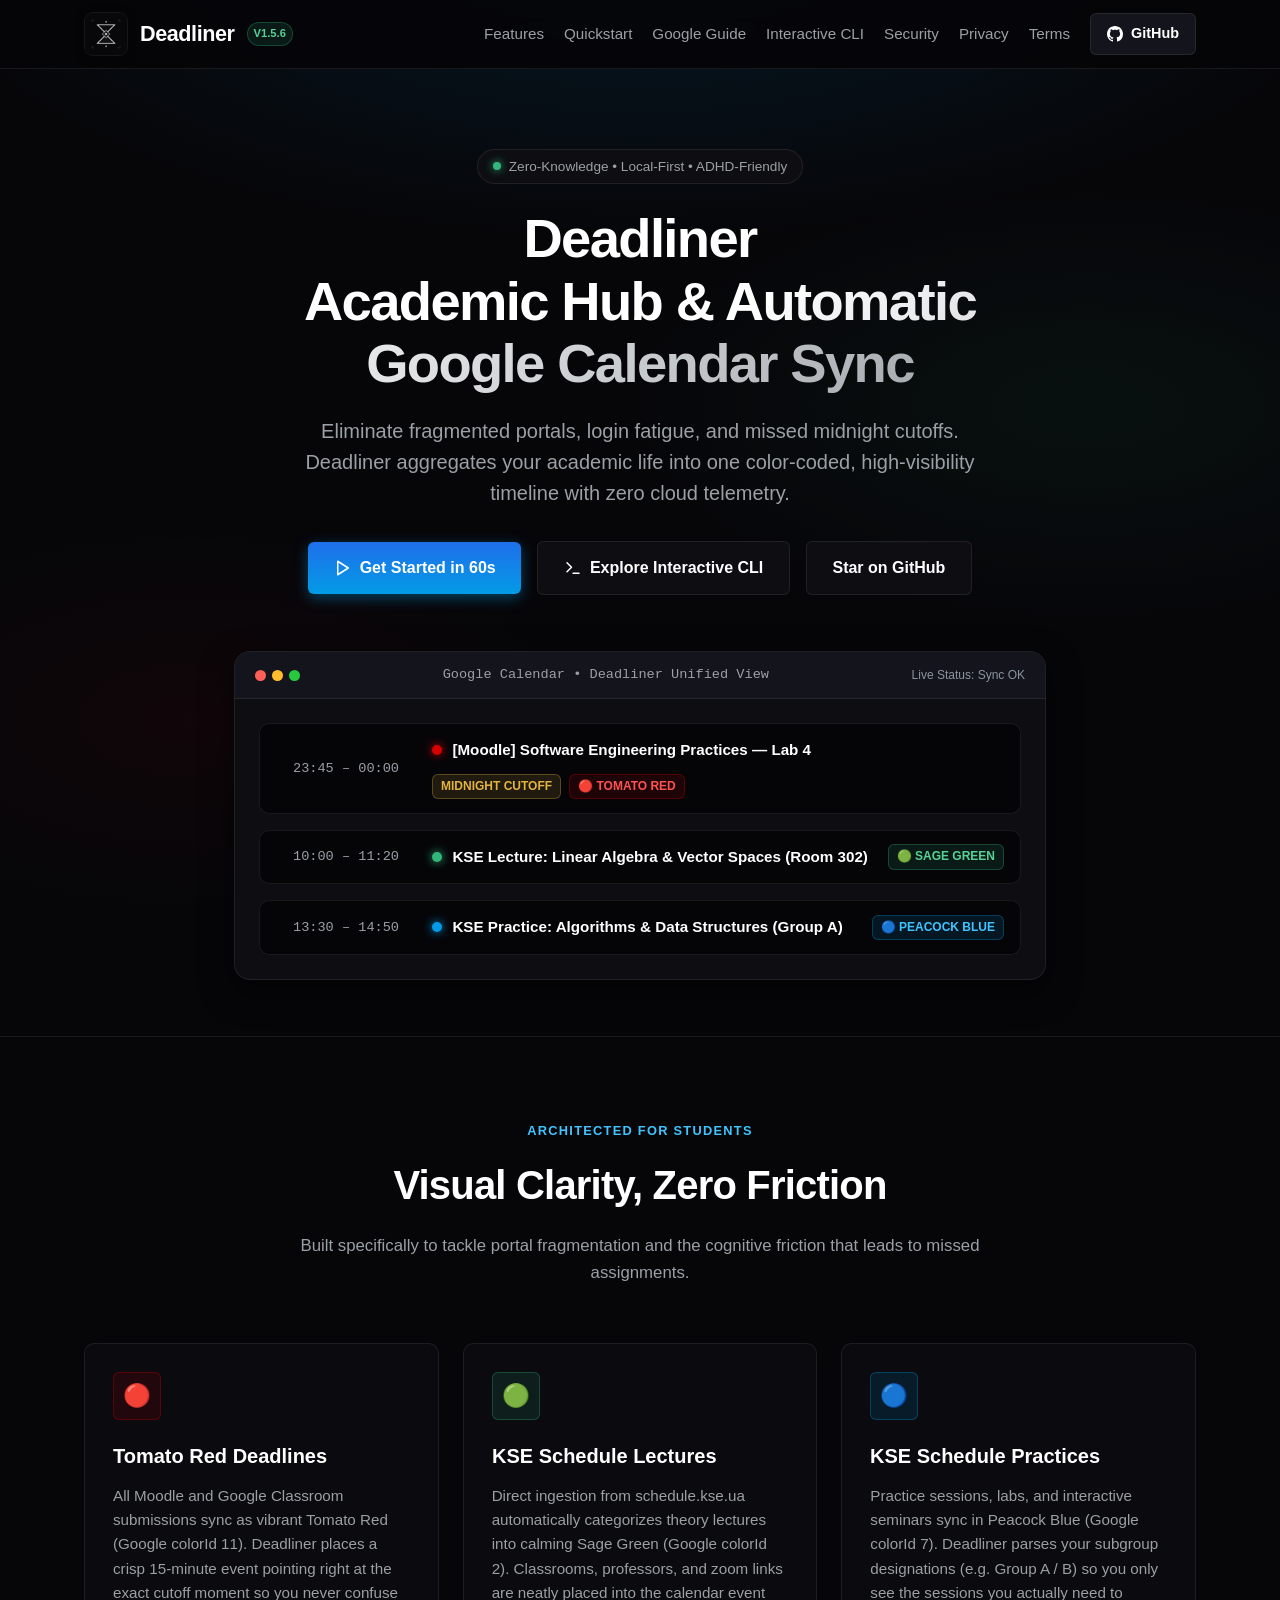
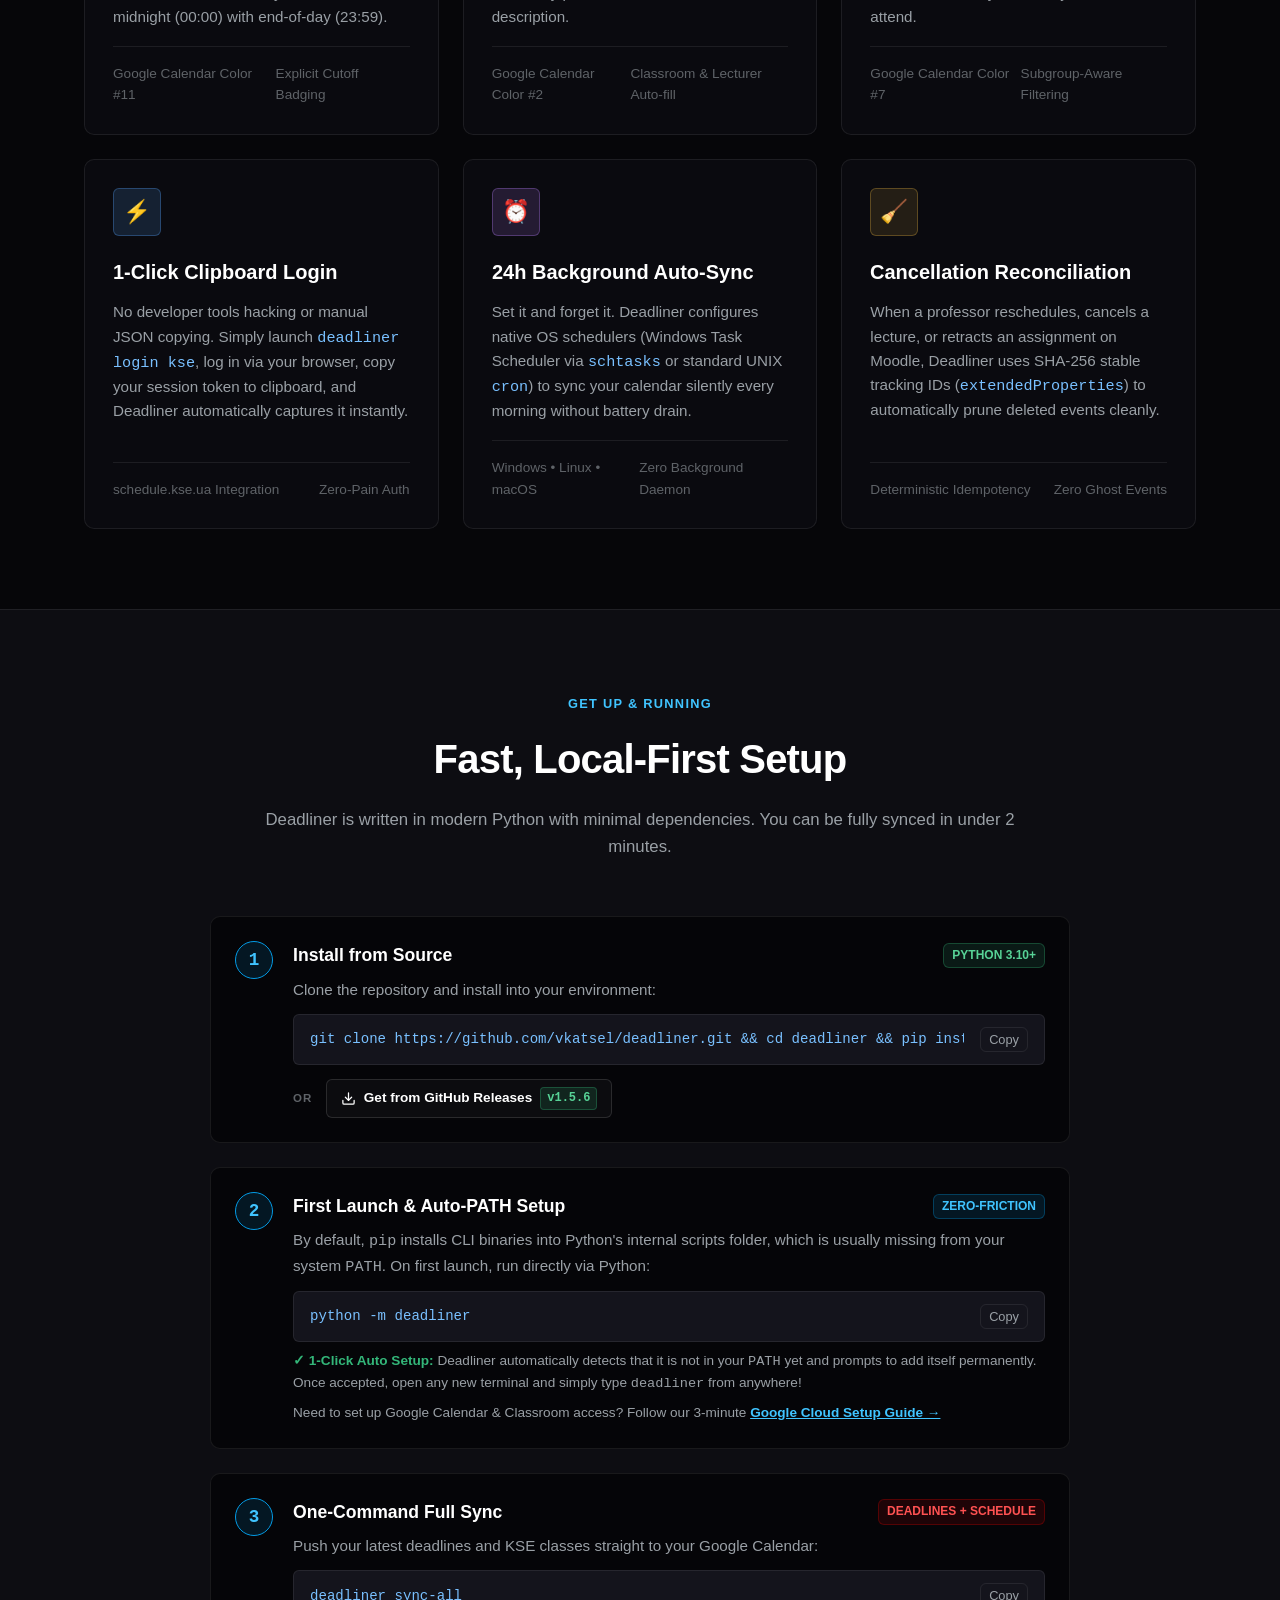
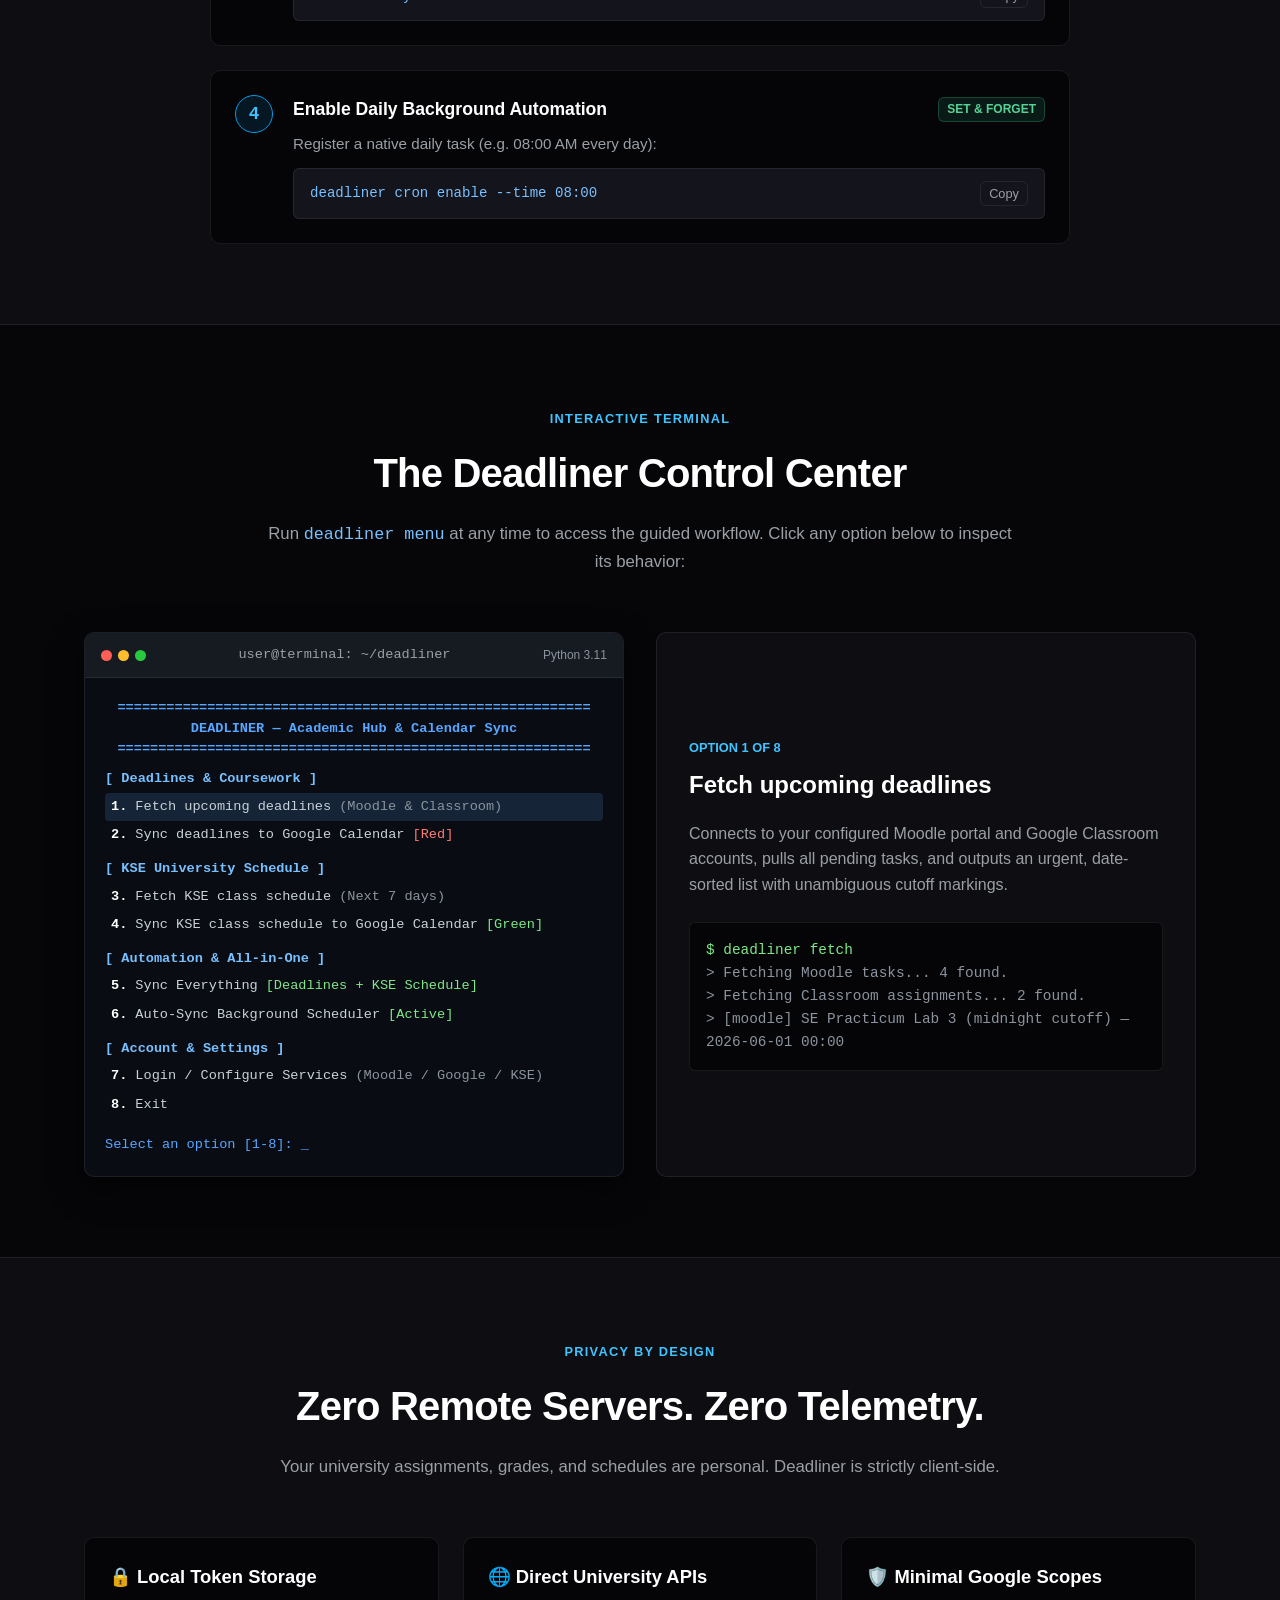
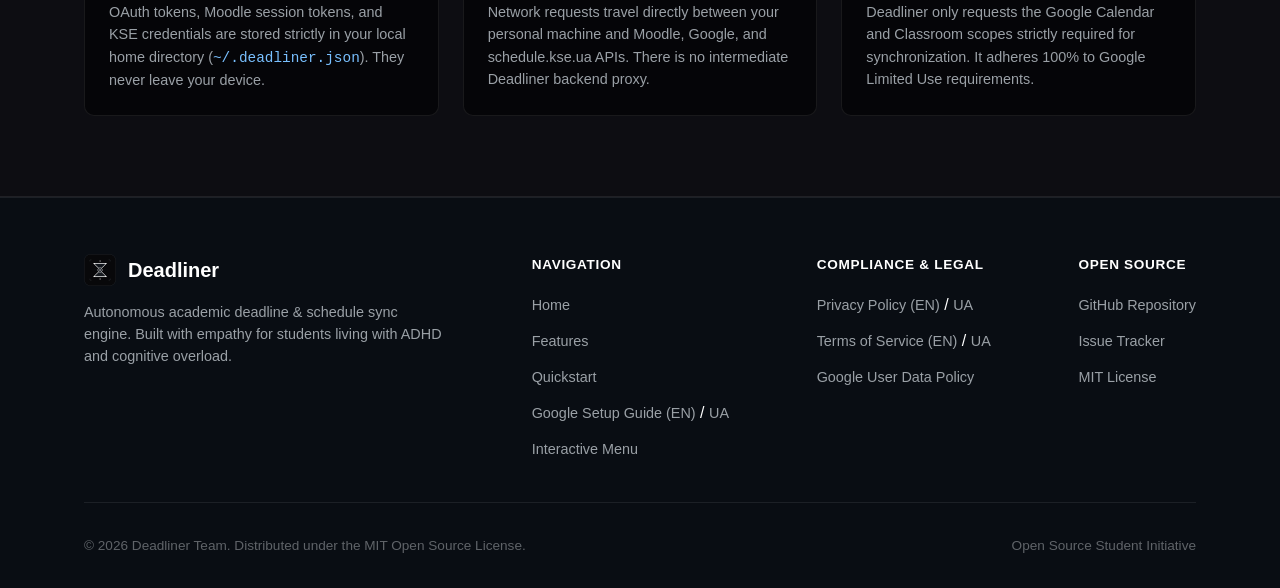
==== docs/index.html @ 0f15d13c "fix(core): resolve KSE token rotation and safeguard deadlines in schedule sync" ====
<!DOCTYPE html>
<html lang="en">
<head>
  <meta charset="UTF-8">
  <meta name="viewport" content="width=device-width, initial-scale=1.0">
  <title>Deadliner — Academic Hub &amp; Calendar Sync</title>
  <meta name="description" content="Never miss a university deadline again. Automatic sync from Moodle &amp; KSE Schedule directly to your Google Calendar.">
  <link rel="icon" type="image/png" href="assets/logo.png">
  <link rel="stylesheet" href="assets/style.css">
  <meta name="google-site-verification" content="aEbnSVAT5-mh2hJIc8EtZsvRGz0whY2GfawaGZKs8vk" />
</head>
<body>
  <!-- Site Header / Navigation -->
  <header class="site-header">
    <div class="container nav-wrap">
      <a href="index.html" class="brand-link" aria-label="Deadliner Home">
        <img src="assets/logo.png" alt="Deadliner Logo" class="brand-logo" width="44" height="44">
        <span class="brand-title">Deadliner</span>
        <span class="brand-badge">v1.5.6</span>
      </a>
      <nav class="main-nav" aria-label="Main Navigation">
        <a href="#features" class="nav-link">Features</a>
        <a href="#quickstart" class="nav-link">Quickstart</a>
        <a href="google_setup_guide.html" class="nav-link">Google Guide</a>
        <a href="#menu-showcase" class="nav-link">Interactive CLI</a>
        <a href="#security" class="nav-link">Security</a>
        <a href="privacy.html" class="nav-link">Privacy</a>
        <a href="terms.html" class="nav-link">Terms</a>
        <a href="https://github.com/vkatsel/deadliner" class="btn-github" target="_blank" rel="noopener noreferrer">
          <svg height="16" width="16" viewBox="0 0 16 16" fill="currentColor" aria-hidden="true">
            <path d="M8 0C3.58 0 0 3.58 0 8c0 3.54 2.29 6.53 5.47 7.59.4.07.55-.17.55-.38 0-.19-.01-.82-.01-1.49-2.01.37-2.53-.49-2.69-.94-.09-.23-.48-.94-.82-1.13-.28-.15-.68-.52-.01-.53.63-.01 1.08.58 1.23.82.72 1.21 1.87.87 2.33.66.07-.52.28-.87.51-1.07-1.78-.2-3.64-.89-3.64-3.95 0-.87.31-1.59.82-2.15-.08-.2-.36-1.02.08-2.12 0 0 .67-.21 2.2.82.64-.18 1.32-.27 2-.27.68 0 1.36.09 2 .27 1.53-1.04 2.2-.82 2.2-.82.44 1.1.16 1.92.08 2.12.51.56.82 1.27.82 2.15 0 3.07-1.87 3.75-3.65 3.95.29.25.54.73.54 1.48 0 1.07-.01 1.93-.01 2.2 0 .21.15.46.55.38A8.013 8.013 0 0016 8c0-4.42-3.58-8-8-8z"></path>
          </svg>
          GitHub
        </a>
      </nav>
    </div>
  </header>

  <!-- Hero Section -->
  <main>
    <section class="hero-section">
      <div class="container hero-content">
        <div class="hero-pill">
          <span class="dot"></span>
          <span>Zero-Knowledge &bull; Local-First &bull; ADHD-Friendly</span>
        </div>

        <h1 class="hero-title">
          Deadliner<br>
          <span class="gradient-text">Academic Hub &amp; Automatic Google Calendar Sync</span>
        </h1>

        <p class="hero-subtitle">
          Eliminate fragmented portals, login fatigue, and missed midnight cutoffs.
          Deadliner aggregates your academic life into one color-coded, high-visibility timeline with zero cloud telemetry.
        </p>

        <div class="hero-actions">
          <a href="#quickstart" class="btn-primary">
            <svg width="18" height="18" viewBox="0 0 24 24" fill="none" stroke="currentColor" stroke-width="2" stroke-linecap="round" stroke-linejoin="round"><polygon points="5 3 19 12 5 21 5 3"></polygon></svg>
            Get Started in 60s
          </a>
          <a href="#menu-showcase" class="btn-secondary">
            <svg width="18" height="18" viewBox="0 0 24 24" fill="none" stroke="currentColor" stroke-width="2" stroke-linecap="round" stroke-linejoin="round"><polyline points="4 17 10 11 4 5"></polyline><line x1="12" y1="19" x2="20" y2="19"></line></svg>
            Explore Interactive CLI
          </a>
          <a href="https://github.com/vkatsel/deadliner" class="btn-secondary" target="_blank" rel="noopener noreferrer">
            Star on GitHub
          </a>
        </div>

        <!-- Live Calendar Visualization Card -->
        <div class="hero-preview" aria-label="Live Calendar Preview">
          <div class="preview-topbar">
            <div class="window-dots">
              <span class="window-dot dot-red"></span>
              <span class="window-dot dot-yellow"></span>
              <span class="window-dot dot-green"></span>
            </div>
            <span class="preview-title">Google Calendar &bull; Deadliner Unified View</span>
            <span style="font-size: 0.75rem; color: #8b949e;">Live Status: Sync OK</span>
          </div>

          <div class="calendar-mockup">
            <!-- Event 1: Red Deadline -->
            <div class="calendar-row">
              <div class="calendar-time">23:45 – 00:00</div>
              <div class="calendar-event">
                <div class="event-details">
                  <span class="event-indicator indicator-tomato" title="Tomato Red Deadline"></span>
                  <span class="event-title">[Moodle] Software Engineering Practices — Lab 4</span>
                </div>
                <div style="display: flex; gap: 0.5rem; align-items: center;">
                  <span class="badge-tag badge-warning">midnight cutoff</span>
                  <span class="badge-tag badge-tomato">🔴 Tomato Red</span>
                </div>
              </div>
            </div>

            <!-- Event 2: Green Lecture -->
            <div class="calendar-row">
              <div class="calendar-time">10:00 – 11:20</div>
              <div class="calendar-event">
                <div class="event-details">
                  <span class="event-indicator indicator-sage" title="Sage Green Lecture"></span>
                  <span class="event-title">KSE Lecture: Linear Algebra &amp; Vector Spaces (Room 302)</span>
                </div>
                <div style="display: flex; gap: 0.5rem; align-items: center;">
                  <span class="badge-tag badge-sage">🟢 Sage Green</span>
                </div>
              </div>
            </div>

            <!-- Event 3: Blue Practice -->
            <div class="calendar-row">
              <div class="calendar-time">13:30 – 14:50</div>
              <div class="calendar-event">
                <div class="event-details">
                  <span class="event-indicator indicator-peacock" title="Peacock Blue Practice"></span>
                  <span class="event-title">KSE Practice: Algorithms &amp; Data Structures (Group A)</span>
                </div>
                <div style="display: flex; gap: 0.5rem; align-items: center;">
                  <span class="badge-tag badge-peacock">🔵 Peacock Blue</span>
                </div>
              </div>
            </div>
          </div>
        </div>
      </div>
    </section>

    <!-- Visual Features Section -->
    <section id="features" class="features-section">
      <div class="container">
        <div class="section-header">
          <span class="section-subtitle-badge">Architected for Students</span>
          <h2 class="section-title">Visual Clarity, Zero Friction</h2>
          <p class="section-description">
            Built specifically to tackle portal fragmentation and the cognitive friction that leads to missed assignments.
          </p>
        </div>

        <div class="features-grid">
          <!-- Feature 1: Tomato Red Deadlines -->
          <article class="feature-card card-tomato">
            <div class="feature-icon-wrap">🔴</div>
            <h3 class="feature-title">Tomato Red Deadlines</h3>
            <p class="feature-desc">
              All Moodle and Google Classroom submissions sync as vibrant Tomato Red (Google colorId 11). Deadliner places a crisp 15-minute event pointing right at the exact cutoff moment so you never confuse midnight (00:00) with end-of-day (23:59).
            </p>
            <div class="feature-meta">
              <span>Google Calendar Color #11</span>
              <span>Explicit Cutoff Badging</span>
            </div>
          </article>

          <!-- Feature 2: Sage Green Lectures -->
          <article class="feature-card card-sage">
            <div class="feature-icon-wrap">🟢</div>
            <h3 class="feature-title">KSE Schedule Lectures</h3>
            <p class="feature-desc">
              Direct ingestion from schedule.kse.ua automatically categorizes theory lectures into calming Sage Green (Google colorId 2). Classrooms, professors, and zoom links are neatly placed into the calendar event description.
            </p>
            <div class="feature-meta">
              <span>Google Calendar Color #2</span>
              <span>Classroom &amp; Lecturer Auto-fill</span>
            </div>
          </article>

          <!-- Feature 3: Peacock Blue Practices -->
          <article class="feature-card card-peacock">
            <div class="feature-icon-wrap">🔵</div>
            <h3 class="feature-title">KSE Schedule Practices</h3>
            <p class="feature-desc">
              Practice sessions, labs, and interactive seminars sync in Peacock Blue (Google colorId 7). Deadliner parses your subgroup designations (e.g. Group A / B) so you only see the sessions you actually need to attend.
            </p>
            <div class="feature-meta">
              <span>Google Calendar Color #7</span>
              <span>Subgroup-Aware Filtering</span>
            </div>
          </article>

          <!-- Feature 4: 1-Click Clipboard Login -->
          <article class="feature-card card-cyan">
            <div class="feature-icon-wrap">⚡</div>
            <h3 class="feature-title">1-Click Clipboard Login</h3>
            <p class="feature-desc">
              No developer tools hacking or manual JSON copying. Simply launch <code style="color: #79c0ff;">deadliner login kse</code>, log in via your browser, copy your session token to clipboard, and Deadliner automatically captures it instantly.
            </p>
            <div class="feature-meta">
              <span>schedule.kse.ua Integration</span>
              <span>Zero-Pain Auth</span>
            </div>
          </article>

          <!-- Feature 5: 24h Background Auto-Sync -->
          <article class="feature-card card-purple">
            <div class="feature-icon-wrap">⏰</div>
            <h3 class="feature-title">24h Background Auto-Sync</h3>
            <p class="feature-desc">
              Set it and forget it. Deadliner configures native OS schedulers (Windows Task Scheduler via <code style="color: #79c0ff;">schtasks</code> or standard UNIX <code style="color: #79c0ff;">cron</code>) to sync your calendar silently every morning without battery drain.
            </p>
            <div class="feature-meta">
              <span>Windows &bull; Linux &bull; macOS</span>
              <span>Zero Background Daemon</span>
            </div>
          </article>

          <!-- Feature 6: Automatic Cancellation Reconciliation -->
          <article class="feature-card card-amber">
            <div class="feature-icon-wrap">🧹</div>
            <h3 class="feature-title">Cancellation Reconciliation</h3>
            <p class="feature-desc">
              When a professor reschedules, cancels a lecture, or retracts an assignment on Moodle, Deadliner uses SHA-256 stable tracking IDs (<code style="color: #79c0ff;">extendedProperties</code>) to automatically prune deleted events cleanly.
            </p>
            <div class="feature-meta">
              <span>Deterministic Idempotency</span>
              <span>Zero Ghost Events</span>
            </div>
          </article>
        </div>
      </div>
    </section>

    <!-- Quickstart / Installation Guide -->
    <section id="quickstart" class="quickstart-section">
      <div class="container">
        <div class="section-header">
          <span class="section-subtitle-badge">Get Up &amp; Running</span>
          <h2 class="section-title">Fast, Local-First Setup</h2>
          <p class="section-description">
            Deadliner is written in modern Python with minimal dependencies. You can be fully synced in under 2 minutes.
          </p>
        </div>

        <div class="steps-list">
          <!-- Step 1 -->
          <div class="step-item">
            <div class="step-num">1</div>
            <div class="step-body">
              <div class="step-header">
                <h3 class="step-title">Install from Source</h3>
                <span class="badge-tag badge-sage">Python 3.10+</span>
              </div>
              <p class="step-desc">Clone the repository and install into your environment:</p>
              <div class="code-box">
                <code>git clone https://github.com/vkatsel/deadliner.git &amp;&amp; cd deadliner &amp;&amp; pip install -e .</code>
                <button class="btn-copy" onclick="copyCode(this, 'git clone https://github.com/vkatsel/deadliner.git && cd deadliner && pip install -e .')">Copy</button>
              </div>
              <div class="install-alt-wrap">
                <span class="or-separator">OR</span>
                <a href="https://github.com/vkatsel/deadliner/releases/latest" class="btn-release" target="_blank" rel="noopener noreferrer">
                  <svg width="15" height="15" viewBox="0 0 24 24" fill="none" stroke="currentColor" stroke-width="2" stroke-linecap="round" stroke-linejoin="round"><path d="M21 15v4a2 2 0 0 1-2 2H5a2 2 0 0 1-2-2v-4"></path><polyline points="7 10 12 15 17 10"></polyline><line x1="12" y1="15" x2="12" y2="3"></line></svg>
                  <span>Get from GitHub Releases</span>
                  <span class="release-tag-badge">v1.5.6</span>
                </a>
              </div>
            </div>
          </div>

          <!-- Step 2 -->
          <div class="step-item">
            <div class="step-num">2</div>
            <div class="step-body">
              <div class="step-header">
                <h3 class="step-title">First Launch &amp; Auto-PATH Setup</h3>
                <span class="badge-tag badge-peacock">Zero-Friction</span>
              </div>
              <p class="step-desc">
                By default, <code>pip</code> installs CLI binaries into Python's internal scripts folder, which is usually missing from your system <code>PATH</code>. On first launch, run directly via Python:
              </p>
              <div class="code-box">
                <code>python -m deadliner</code>
                <button class="btn-copy" onclick="copyCode(this, 'python -m deadliner')">Copy</button>
              </div>
              <p style="margin-top: 0.6rem; font-size: 0.85rem; color: var(--text-secondary); line-height: 1.5;">
                <span style="color: #33b679; font-weight: 600;">✓ 1-Click Auto Setup:</span> Deadliner automatically detects that it is not in your <code>PATH</code> yet and prompts to add itself permanently. Once accepted, open any new terminal and simply type <code>deadliner</code> from anywhere!
              </p>
              <p style="margin-top: 0.5rem; font-size: 0.85rem; color: var(--text-secondary);">
                Need to set up Google Calendar &amp; Classroom access? Follow our 3-minute 
                <a href="google_setup_guide.html" style="color: var(--color-peacock-light); text-decoration: underline; font-weight: 600;">Google Cloud Setup Guide &rarr;</a>
              </p>
            </div>
          </div>

          <!-- Step 3 -->
          <div class="step-item">
            <div class="step-num">3</div>
            <div class="step-body">
              <div class="step-header">
                <h3 class="step-title">One-Command Full Sync</h3>
                <span class="badge-tag badge-tomato">Deadlines + Schedule</span>
              </div>
              <p class="step-desc">Push your latest deadlines and KSE classes straight to your Google Calendar:</p>
              <div class="code-box">
                <code>deadliner sync-all</code>
                <button class="btn-copy" onclick="copyCode(this, 'deadliner sync-all')">Copy</button>
              </div>
            </div>
          </div>

          <!-- Step 4 -->
          <div class="step-item">
            <div class="step-num">4</div>
            <div class="step-body">
              <div class="step-header">
                <h3 class="step-title">Enable Daily Background Automation</h3>
                <span class="badge-tag badge-sage">Set &amp; Forget</span>
              </div>
              <p class="step-desc">Register a native daily task (e.g. 08:00 AM every day):</p>
              <div class="code-box">
                <code>deadliner cron enable --time 08:00</code>
                <button class="btn-copy" onclick="copyCode(this, 'deadliner cron enable --time 08:00')">Copy</button>
              </div>
            </div>
          </div>
        </div>
      </div>
    </section>

    <!-- Interactive Menu Showcase -->
    <section id="menu-showcase" class="menu-section">
      <div class="container">
        <div class="section-header">
          <span class="section-subtitle-badge">Interactive Terminal</span>
          <h2 class="section-title">The Deadliner Control Center</h2>
          <p class="section-description">
            Run <code style="color: #79c0ff;">deadliner menu</code> at any time to access the guided workflow. Click any option below to inspect its behavior:
          </p>
        </div>

        <div class="menu-layout">
          <!-- Terminal View -->
          <div class="terminal-window">
            <div class="terminal-header">
              <div class="window-dots">
                <span class="window-dot dot-red"></span>
                <span class="window-dot dot-yellow"></span>
                <span class="window-dot dot-green"></span>
              </div>
              <span class="preview-title">user@terminal: ~/deadliner</span>
              <span style="font-size: 0.75rem; color: #8b949e;">Python 3.11</span>
            </div>

            <div class="terminal-body" id="terminal-options">
              <div class="terminal-title-bar">==========================================================<br>DEADLINER — Academic Hub &amp; Calendar Sync<br>==========================================================</div>

              <div class="term-section-header">[ Deadlines &amp; Coursework ]</div>
              <div class="term-opt active" data-opt="1" onclick="selectOption('1')">
                <span class="num">1.</span>
                <span class="text">Fetch upcoming deadlines</span>
                <span class="badge-dim">(Moodle &amp; Classroom)</span>
              </div>
              <div class="term-opt" data-opt="2" onclick="selectOption('2')">
                <span class="num">2.</span>
                <span class="text">Sync deadlines to Google Calendar</span>
                <span class="badge-red">[Red]</span>
              </div>

              <div class="term-section-header">[ KSE University Schedule ]</div>
              <div class="term-opt" data-opt="3" onclick="selectOption('3')">
                <span class="num">3.</span>
                <span class="text">Fetch KSE class schedule</span>
                <span class="badge-dim">(Next 7 days)</span>
              </div>
              <div class="term-opt" data-opt="4" onclick="selectOption('4')">
                <span class="num">4.</span>
                <span class="text">Sync KSE class schedule to Google Calendar</span>
                <span class="badge-green">[Green]</span>
              </div>

              <div class="term-section-header">[ Automation &amp; All-in-One ]</div>
              <div class="term-opt" data-opt="5" onclick="selectOption('5')">
                <span class="num">5.</span>
                <span class="text">Sync Everything</span>
                <span class="badge-green">[Deadlines + KSE Schedule]</span>
              </div>
              <div class="term-opt" data-opt="6" onclick="selectOption('6')">
                <span class="num">6.</span>
                <span class="text">Auto-Sync Background Scheduler</span>
                <span class="badge-green">[Active]</span>
              </div>

              <div class="term-section-header">[ Account &amp; Settings ]</div>
              <div class="term-opt" data-opt="7" onclick="selectOption('7')">
                <span class="num">7.</span>
                <span class="text">Login / Configure Services</span>
                <span class="badge-dim">(Moodle / Google / KSE)</span>
              </div>
              <div class="term-opt" data-opt="8" onclick="selectOption('8')">
                <span class="num">8.</span>
                <span class="text">Exit</span>
              </div>

              <div style="margin-top: 1rem; color: #58a6ff;">Select an option [1-8]: <span id="term-input-cursor">_</span></div>
            </div>
          </div>

          <!-- Inspector View -->
          <div class="menu-inspector">
            <span class="inspector-tag" id="inspector-badge">OPTION 1 OF 8</span>
            <h3 class="inspector-title" id="inspector-title">Fetch upcoming deadlines</h3>
            <p class="inspector-desc" id="inspector-desc">
              Connects to your configured Moodle portal and Google Classroom accounts, pulls all pending tasks, and outputs an urgent, date-sorted list with unambiguous cutoff markings.
            </p>
            <div class="inspector-cmd-preview" id="inspector-cmd">
              $ deadliner fetch<br>
              <span style="color: #8b949e;">&gt; Fetching Moodle tasks... 4 found.<br>&gt; Fetching Classroom assignments... 2 found.<br>&gt; [moodle] SE Practicum Lab 3 (midnight cutoff) — 2026-06-01 00:00</span>
            </div>
          </div>
        </div>
      </div>
    </section>

    <!-- Local-First & Zero-Knowledge Architecture -->
    <section id="security" class="security-section">
      <div class="container">
        <div class="section-header">
          <span class="section-subtitle-badge">Privacy By Design</span>
          <h2 class="section-title">Zero Remote Servers. Zero Telemetry.</h2>
          <p class="section-description">
            Your university assignments, grades, and schedules are personal. Deadliner is strictly client-side.
          </p>
        </div>

        <div class="security-grid">
          <div class="security-card">
            <h3>🔒 Local Token Storage</h3>
            <p>
              OAuth tokens, Moodle session tokens, and KSE credentials are stored strictly in your local home directory (<code style="color: #79c0ff;">~/.deadliner.json</code>). They never leave your device.
            </p>
          </div>

          <div class="security-card">
            <h3>🌐 Direct University APIs</h3>
            <p>
              Network requests travel directly between your personal machine and Moodle, Google, and schedule.kse.ua APIs. There is no intermediate Deadliner backend proxy.
            </p>
          </div>

          <div class="security-card">
            <h3>🛡️ Minimal Google Scopes</h3>
            <p>
              Deadliner only requests the Google Calendar and Classroom scopes strictly required for synchronization. It adheres 100% to Google Limited Use requirements.
            </p>
          </div>
        </div>
      </div>
    </section>
  </main>

  <!-- Site Footer -->
  <footer class="site-footer">
    <div class="container">
      <div class="footer-top">
        <div class="footer-brand">
          <div class="footer-logo-row">
            <img src="assets/logo.png" alt="Deadliner Logo" width="32" height="32" style="border-radius: 4px;">
            <span class="footer-brand-title">Deadliner</span>
          </div>
          <p class="footer-tagline">
            Autonomous academic deadline &amp; schedule sync engine. Built with empathy for students living with ADHD and cognitive overload.
          </p>
        </div>

        <div class="footer-nav-col">
          <h4>Navigation</h4>
          <ul>
            <li><a href="index.html">Home</a></li>
            <li><a href="#features">Features</a></li>
            <li><a href="#quickstart">Quickstart</a></li>
            <li><a href="google_setup_guide.html">Google Setup Guide (EN)</a> / <a href="uk/google_setup_guide.html">UA</a></li>
            <li><a href="#menu-showcase">Interactive Menu</a></li>
          </ul>
        </div>

        <div class="footer-nav-col">
          <h4>Compliance &amp; Legal</h4>
          <ul>
            <li><a href="privacy.html">Privacy Policy (EN)</a> / <a href="uk/privacy.html">UA</a></li>
            <li><a href="terms.html">Terms of Service (EN)</a> / <a href="uk/terms.html">UA</a></li>
            <li><a href="https://developers.google.com/terms/api-services-user-data-policy" target="_blank" rel="noopener noreferrer">Google User Data Policy</a></li>
          </ul>
        </div>

        <div class="footer-nav-col">
          <h4>Open Source</h4>
          <ul>
            <li><a href="https://github.com/vkatsel/deadliner" target="_blank" rel="noopener noreferrer">GitHub Repository</a></li>
            <li><a href="https://github.com/vkatsel/deadliner/issues" target="_blank" rel="noopener noreferrer">Issue Tracker</a></li>
            <li><a href="https://github.com/vkatsel/deadliner/blob/main/LICENSE" target="_blank" rel="noopener noreferrer">MIT License</a></li>
          </ul>
        </div>
      </div>

      <div class="footer-bottom">
        <div>&copy; 2026 Deadliner Team. Distributed under the MIT Open Source License.</div>
        <div>Open Source Student Initiative</div>
      </div>
    </div>
  </footer>

  <!-- Interactive Menu Script & Copy Utilities -->
  <script>
    const optionData = {
      "1": {
        badge: "OPTION 1 OF 8",
        title: "Fetch upcoming deadlines",
        desc: "Connects to your configured Moodle portal and Google Classroom accounts, pulls all pending tasks, and outputs an urgent, date-sorted list with unambiguous cutoff markings.",
        cmd: "$ deadliner fetch\n> [moodle] SE Practicum Lab 3 (midnight cutoff) — 2026-06-01 00:00\n> [classroom] Microeconomics Quiz 2 — 2026-06-02 18:00\n6 deadlines found."
      },
      "2": {
        badge: "OPTION 2 OF 8",
        title: "Sync deadlines to Google Calendar",
        desc: "Pushes your aggregated Moodle & Google Classroom deadlines directly into Google Calendar as impossible-to-miss Tomato Red (#d50000) events anchored 15 minutes before the due date.",
        cmd: "$ deadliner sync\n> Synchronizing deadlines to Google Calendar...\n> Created 3 new events [Tomato Red]\n> Updated 1 existing event\n> 0 errors. Sync complete."
      },
      "3": {
        badge: "OPTION 3 OF 8",
        title: "Fetch KSE class schedule",
        desc: "Pulls your upcoming class schedule directly from schedule.kse.ua for the next 7 days, showing discipline, professor, room, and subgroup allocation.",
        cmd: "$ deadliner schedule fetch --days 7\n> 2026-06-01 | 10:00-11:20 | Linear Algebra (Lecture) | Room 302\n> 2026-06-01 | 13:30-14:50 | Algorithms (Practice Group A) | Room 204"
      },
      "4": {
        badge: "OPTION 4 OF 8",
        title: "Sync KSE class schedule to Google Calendar",
        desc: "Pushes your university schedule into Google Calendar with visual distinction: Lectures in Sage Green (#33b679) and Practices in Peacock Blue (#039be5).",
        cmd: "$ deadliner schedule sync --days 7\n> Syncing KSE schedule (7 days)...\n> Synced 12 classes (8 Lectures [Green], 4 Practices [Blue]).\n> Reconciled canceled classes."
      },
      "5": {
        badge: "OPTION 5 OF 8",
        title: "Sync Everything (All-in-One)",
        desc: "The ultimate one-step command: fetches and updates all deadlines from Moodle & Classroom in Red, plus all KSE lectures in Green and practices in Blue, reconciling cancellations.",
        cmd: "$ deadliner sync-all\n> [1/2] Syncing deadlines... 5 events updated.\n> [2/2] Syncing schedule... 14 events updated.\n> All systems synchronized cleanly."
      },
      "6": {
        badge: "OPTION 6 OF 8",
        title: "Auto-Sync Background Scheduler",
        desc: "Configures or monitors 24h background synchronization using native OS task managers (Windows Task Scheduler or UNIX cron) at your preferred daily time (default 08:00).",
        cmd: "$ deadliner cron status\n> Daily Auto-Sync: ENABLED\n> Scheduled Time: 08:00 daily\n> Next Run: Tomorrow at 08:00 AM\n> Log: ~/.deadliner/sync.log"
      },
      "7": {
        badge: "OPTION 7 OF 8",
        title: "Login / Configure Services",
        desc: "Manage authentication tokens with one-click clipboard capture for schedule.kse.ua, browser OAuth flow for Google Calendar and Classroom, and Moodle credentials.",
        cmd: "$ deadliner login kse\n> Browser opened to schedule.kse.ua\n> Waiting for session token from clipboard...\n> Token detected! Credentials saved to ~/.deadliner.json."
      },
      "8": {
        badge: "OPTION 8 OF 8",
        title: "Exit",
        desc: "Closes the interactive CLI menu safely, preserving all active background schedules and cached configurations.",
        cmd: "$ deadliner menu\n> Selection: 8\n> Goodbye!"
      }
    };

    function selectOption(optNum) {
      document.querySelectorAll('.term-opt').forEach(el => el.classList.remove('active'));
      const activeEl = document.querySelector(`.term-opt[data-opt="${optNum}"]`);
      if (activeEl) activeEl.classList.add('active');

      const data = optionData[optNum];
      if (data) {
        document.getElementById('inspector-badge').textContent = data.badge;
        document.getElementById('inspector-title').textContent = data.title;
        document.getElementById('inspector-desc').textContent = data.desc;
        document.getElementById('inspector-cmd').innerHTML = data.cmd.replace(/\n/g, '<br>');
        document.getElementById('term-input-cursor').textContent = optNum;
      }
    }

    function copyCode(btn, text) {
      navigator.clipboard.writeText(text).then(() => {
        const orig = btn.textContent;
        btn.textContent = 'Copied!';
        btn.style.color = '#7ee787';
        setTimeout(() => {
          btn.textContent = orig;
          btn.style.color = '';
        }, 2000);
      });
    }
  </script>
</body>
</html>
---- docs/assets/style.css ----
:root {
  --bg-primary: #050508;
  --bg-secondary: #0d0d12;
  --bg-tertiary: #14141c;
  --border-color: rgba(255, 255, 255, 0.08);
  --border-focus: rgba(255, 255, 255, 0.35);
  --text-primary: #ffffff;
  --text-secondary: #9aa0a6;
  --text-muted: #5f6368;

  --color-tomato: #d50000;
  --color-tomato-light: #ff5252;
  --color-tomato-bg: rgba(213, 0, 0, 0.12);

  --color-sage: #33b679;
  --color-sage-light: #57d296;
  --color-sage-bg: rgba(51, 182, 121, 0.12);

  --color-peacock: #039be5;
  --color-peacock-light: #40c4ff;
  --color-peacock-bg: rgba(3, 155, 229, 0.12);

  --color-warning: #e3b341;
  --color-warning-bg: rgba(227, 179, 65, 0.12);

  --radius-sm: 6px;
  --radius-md: 10px;
  --radius-lg: 16px;
  --transition: all 0.2s cubic-bezier(0.16, 1, 0.3, 1);
  --shadow: 0 12px 32px rgba(0, 0, 0, 0.6);
  --font-sans: -apple-system, BlinkMacSystemFont, "Segoe UI", "Noto Sans", Roboto, Helvetica, Arial, sans-serif;
  --font-mono: ui-monospace, SFMono-Regular, "SF Mono", Menlo, Consolas, "Liberation Mono", monospace;
}

*, *::before, *::after {
  box-sizing: border-box;
  margin: 0;
  padding: 0;
}

html {
  scroll-behavior: smooth;
  color-scheme: dark;
}

body {
  background-color: #060609;
  background-image: 
    radial-gradient(ellipse 80% 45% at 50% -5%, rgba(3, 155, 229, 0.12), transparent 70%),
    radial-gradient(ellipse 60% 40% at 85% 45%, rgba(51, 182, 121, 0.06), transparent 60%),
    radial-gradient(ellipse 50% 35% at 15% 80%, rgba(213, 0, 0, 0.05), transparent 60%);
  background-attachment: fixed;
  color: var(--text-primary);
  font-family: var(--font-sans);
  line-height: 1.6;
  -webkit-font-smoothing: antialiased;
  -moz-osx-font-smoothing: grayscale;
  min-height: 100vh;
  display: flex;
  flex-direction: column;
}

a {
  color: var(--color-peacock-light);
  text-decoration: none;
  transition: var(--transition);
}

a:hover {
  text-decoration: underline;
  color: #80d8ff;
}

code, pre {
  font-family: var(--font-mono);
}

.container {
  max-width: 1160px;
  margin: 0 auto;
  padding: 0 1.5rem;
  width: 100%;
}

header.site-header {
  position: sticky;
  top: 0;
  z-index: 100;
  background-color: rgba(6, 6, 9, 0.95);
  backdrop-filter: blur(12px);
  border-bottom: 1px solid var(--border-color);
}

.nav-wrap {
  display: flex;
  align-items: center;
  justify-content: space-between;
  min-height: 68px;
  gap: 1rem;
}

.brand-link {
  display: flex;
  align-items: center;
  gap: 0.75rem;
  text-decoration: none;
  color: var(--text-primary);
  flex-shrink: 0;
}

.brand-logo {
  width: 44px;
  height: 44px;
  border-radius: var(--radius-sm);
  object-fit: contain;
  box-shadow: 0 2px 8px rgba(0, 0, 0, 0.3);
}

.brand-title {
  font-size: 1.35rem;
  font-weight: 700;
  letter-spacing: -0.02em;
}

.brand-badge {
  font-size: 0.7rem;
  font-weight: 600;
  text-transform: uppercase;
  background: var(--color-sage-bg);
  color: var(--color-sage-light);
  border: 1px solid rgba(51, 182, 121, 0.3);
  padding: 2px 6px;
  border-radius: 999px;
}

nav.main-nav {
  display: flex;
  align-items: center;
  gap: 1.25rem;
}

.nav-link {
  color: var(--text-secondary);
  font-weight: 500;
  font-size: 0.95rem;
}

.nav-link:hover {
  color: var(--text-primary);
  text-decoration: none;
}

.btn-github {
  display: inline-flex;
  align-items: center;
  gap: 0.5rem;
  background-color: var(--bg-tertiary);
  border: 1px solid var(--border-color);
  color: var(--text-primary);
  padding: 0.5rem 1rem;
  border-radius: var(--radius-sm);
  font-size: 0.9rem;
  font-weight: 600;
  transition: var(--transition);
}

.btn-github:hover {
  background-color: #30363d;
  border-color: #8b949e;
  text-decoration: none;
}

/* Hero Section */
section.hero-section {
  padding: 5rem 0 3.5rem;
  position: relative;
  overflow: hidden;
}

.hero-content {
  text-align: center;
  max-width: 860px;
  margin: 0 auto;
}

.hero-pill {
  display: inline-flex;
  align-items: center;
  gap: 0.5rem;
  padding: 0.35rem 0.9rem;
  border-radius: 999px;
  background: var(--bg-secondary);
  border: 1px solid var(--border-color);
  font-size: 0.85rem;
  color: var(--text-secondary);
  margin-bottom: 1.5rem;
}

.hero-pill .dot {
  width: 8px;
  height: 8px;
  border-radius: 50%;
  background-color: var(--color-sage);
  box-shadow: 0 0 8px var(--color-sage);
}

.hero-title {
  font-size: clamp(2.2rem, 5vw, 3.4rem);
  font-weight: 800;
  line-height: 1.15;
  letter-spacing: -0.03em;
  margin-bottom: 1.25rem;
}

.hero-title .gradient-text {
  background: linear-gradient(135deg, #ffffff 15%, #9aa0a6 45%, #ffffff 75%, #039be5 95%);
  background-size: 250% auto;
  -webkit-background-clip: text;
  -webkit-text-fill-color: transparent;
  animation: textShimmer 9s cubic-bezier(0.16, 1, 0.3, 1) infinite alternate;
}

@keyframes textShimmer {
  0% { background-position: 0% 50%; }
  100% { background-position: 100% 50%; }
}

.hero-subtitle {
  font-size: clamp(1.05rem, 2.5vw, 1.25rem);
  color: var(--text-secondary);
  max-width: 720px;
  margin: 0 auto 2rem;
  line-height: 1.55;
}

.hero-actions {
  display: flex;
  gap: 1rem;
  justify-content: center;
  align-items: center;
  flex-wrap: wrap;
  margin-bottom: 3.5rem;
}

.btn-primary {
  display: inline-flex;
  align-items: center;
  gap: 0.5rem;
  background: linear-gradient(180deg, #1f6feb 0%, #039be5 100%);
  color: #ffffff;
  padding: 0.85rem 1.6rem;
  border-radius: var(--radius-sm);
  font-size: 1rem;
  font-weight: 600;
  box-shadow: 0 4px 14px rgba(3, 155, 229, 0.4);
  transition: var(--transition);
}

.btn-primary:hover {
  filter: brightness(1.15);
  box-shadow: 0 6px 20px rgba(3, 155, 229, 0.55);
  text-decoration: none;
  color: #ffffff;
}

.btn-secondary {
  display: inline-flex;
  align-items: center;
  gap: 0.5rem;
  background: var(--bg-secondary);
  border: 1px solid var(--border-color);
  color: var(--text-primary);
  padding: 0.85rem 1.6rem;
  border-radius: var(--radius-sm);
  font-size: 1rem;
  font-weight: 600;
  transition: var(--transition);
}

.btn-secondary:hover {
  background: var(--bg-tertiary);
  border-color: #8b949e;
  text-decoration: none;
}

/* Hero Live Preview Card */
.hero-preview {
  background: var(--bg-secondary);
  border: 1px solid var(--border-color);
  border-radius: var(--radius-lg);
  box-shadow: var(--shadow);
  overflow: hidden;
  max-width: 900px;
  margin: 0 auto;
}

.preview-topbar {
  display: flex;
  align-items: center;
  justify-content: space-between;
  padding: 0.75rem 1.25rem;
  background: var(--bg-tertiary);
  border-bottom: 1px solid var(--border-color);
}

.window-dots {
  display: flex;
  gap: 6px;
}

.window-dot {
  width: 11px;
  height: 11px;
  border-radius: 50%;
}

.dot-red { background: #ff5f56; }
.dot-yellow { background: #ffbd2e; }
.dot-green { background: #27c93f; }

.preview-title {
  font-size: 0.85rem;
  font-family: var(--font-mono);
  color: var(--text-secondary);
}

.calendar-mockup {
  padding: 1.5rem;
  display: flex;
  flex-direction: column;
  gap: 1rem;
}

.calendar-row {
  display: grid;
  grid-template-columns: 140px 1fr;
  align-items: center;
  gap: 1rem;
  padding: 0.85rem 1rem;
  border-radius: var(--radius-md);
  background: var(--bg-primary);
  border: 1px solid var(--border-color);
  transition: var(--transition);
}

.calendar-row:hover {
  transform: translateX(4px);
}

.calendar-time {
  font-family: var(--font-mono);
  font-size: 0.85rem;
  color: var(--text-secondary);
}

.calendar-event {
  display: flex;
  align-items: center;
  justify-content: space-between;
  gap: 0.75rem;
  flex-wrap: wrap;
}

.event-details {
  display: flex;
  align-items: center;
  gap: 0.65rem;
}

.event-indicator {
  width: 10px;
  height: 10px;
  border-radius: 50%;
  flex-shrink: 0;
}

.indicator-tomato {
  background-color: var(--color-tomato);
  box-shadow: 0 0 10px var(--color-tomato);
}

.indicator-sage {
  background-color: var(--color-sage);
  box-shadow: 0 0 10px var(--color-sage);
}

.indicator-peacock {
  background-color: var(--color-peacock);
  box-shadow: 0 0 10px var(--color-peacock);
}

.event-title {
  font-weight: 600;
  font-size: 0.95rem;
}

.badge-tag {
  font-size: 0.75rem;
  font-weight: 600;
  padding: 2px 8px;
  border-radius: var(--radius-sm);
  text-transform: uppercase;
}

.badge-tomato {
  background: var(--color-tomato-bg);
  color: var(--color-tomato-light);
  border: 1px solid rgba(213, 0, 0, 0.3);
}

.badge-sage {
  background: var(--color-sage-bg);
  color: var(--color-sage-light);
  border: 1px solid rgba(51, 182, 121, 0.3);
}

.badge-peacock {
  background: var(--color-peacock-bg);
  color: var(--color-peacock-light);
  border: 1px solid rgba(3, 155, 229, 0.3);
}

.badge-warning {
  background: var(--color-warning-bg);
  color: var(--color-warning);
  border: 1px solid rgba(227, 179, 65, 0.3);
}

/* Features Section */
section.features-section {
  padding: 5rem 0;
  border-top: 1px solid var(--border-color);
}

.section-header {
  text-align: center;
  max-width: 760px;
  margin: 0 auto 3.5rem;
}

.section-subtitle-badge {
  text-transform: uppercase;
  font-size: 0.8rem;
  letter-spacing: 0.1em;
  font-weight: 700;
  color: var(--color-peacock-light);
  margin-bottom: 0.75rem;
  display: inline-block;
}

.section-title {
  font-size: clamp(1.8rem, 3.5vw, 2.5rem);
  font-weight: 800;
  letter-spacing: -0.02em;
  margin-bottom: 1rem;
}

.section-description {
  color: var(--text-secondary);
  font-size: 1.05rem;
}

.features-grid {
  display: grid;
  grid-template-columns: repeat(auto-fit, minmax(320px, 1fr));
  gap: 1.5rem;
}

.feature-card {
  background: rgba(13, 13, 18, 0.75);
  border: 1px solid rgba(255, 255, 255, 0.08);
  border-radius: var(--radius-md);
  padding: 1.75rem;
  position: relative;
  transition: var(--transition);
  display: flex;
  flex-direction: column;
  backdrop-filter: blur(12px);
}

.feature-card:hover {
  transform: translateY(-3px);
  border-color: rgba(255, 255, 255, 0.25);
  box-shadow: 0 16px 32px rgba(0, 0, 0, 0.6), 0 0 0 1px rgba(255, 255, 255, 0.08);
}

.feature-card.card-tomato:hover { border-color: rgba(213, 0, 0, 0.5); }
.feature-card.card-sage:hover { border-color: rgba(51, 182, 121, 0.5); }
.feature-card.card-peacock:hover { border-color: rgba(3, 155, 229, 0.5); }

.feature-icon-wrap {
  width: 48px;
  height: 48px;
  border-radius: var(--radius-sm);
  display: flex;
  align-items: center;
  justify-content: center;
  font-size: 1.4rem;
  margin-bottom: 1.25rem;
}

.card-tomato .feature-icon-wrap {
  background: var(--color-tomato-bg);
  border: 1px solid rgba(213, 0, 0, 0.3);
}

.card-sage .feature-icon-wrap {
  background: var(--color-sage-bg);
  border: 1px solid rgba(51, 182, 121, 0.3);
}

.card-peacock .feature-icon-wrap {
  background: var(--color-peacock-bg);
  border: 1px solid rgba(3, 155, 229, 0.3);
}

.card-amber .feature-icon-wrap {
  background: var(--color-warning-bg);
  border: 1px solid rgba(227, 179, 65, 0.3);
}

.card-cyan .feature-icon-wrap {
  background: rgba(88, 166, 255, 0.15);
  border: 1px solid rgba(88, 166, 255, 0.3);
}

.card-purple .feature-icon-wrap {
  background: rgba(187, 128, 255, 0.15);
  border: 1px solid rgba(187, 128, 255, 0.3);
}

.feature-title {
  font-size: 1.25rem;
  font-weight: 700;
  margin-bottom: 0.75rem;
  display: flex;
  align-items: center;
  gap: 0.5rem;
}

.feature-desc {
  color: var(--text-secondary);
  font-size: 0.95rem;
  line-height: 1.6;
  margin-bottom: 1rem;
}

.feature-meta {
  margin-top: auto;
  padding-top: 1rem;
  border-top: 1px solid var(--border-color);
  font-size: 0.85rem;
  color: var(--text-muted);
  display: flex;
  align-items: center;
  justify-content: space-between;
}

/* Quickstart Section */
section.quickstart-section {
  padding: 5rem 0;
  background: var(--bg-secondary);
  border-top: 1px solid var(--border-color);
  border-bottom: 1px solid var(--border-color);
}

.steps-list {
  display: flex;
  flex-direction: column;
  gap: 1.5rem;
  max-width: 860px;
  margin: 0 auto;
}

.step-item {
  display: flex;
  gap: 1.25rem;
  align-items: flex-start;
  background: var(--bg-primary);
  border: 1px solid var(--border-color);
  border-radius: var(--radius-md);
  padding: 1.5rem;
  transition: var(--transition);
}

.step-item:hover {
  border-color: #58a6ff;
}

.step-num {
  width: 38px;
  height: 38px;
  border-radius: 50%;
  background: var(--color-peacock-bg);
  border: 1px solid var(--color-peacock);
  color: var(--color-peacock-light);
  display: flex;
  align-items: center;
  justify-content: center;
  font-weight: 700;
  font-family: var(--font-mono);
  font-size: 1.1rem;
  flex-shrink: 0;
}

.step-body {
  flex: 1;
  min-width: 0;
}

.step-header {
  display: flex;
  align-items: center;
  justify-content: space-between;
  margin-bottom: 0.5rem;
}

.step-title {
  font-size: 1.1rem;
  font-weight: 700;
}

.step-desc {
  color: var(--text-secondary);
  font-size: 0.95rem;
  margin-bottom: 0.75rem;
}

.code-box {
  background: var(--bg-tertiary);
  border: 1px solid var(--border-color);
  border-radius: var(--radius-sm);
  padding: 0.75rem 1rem;
  display: flex;
  align-items: center;
  justify-content: space-between;
  gap: 1rem;
  min-width: 0;
}

.code-box code {
  font-family: var(--font-mono);
  font-size: 0.88rem;
  color: #79c0ff;
  overflow-x: auto;
  white-space: nowrap;
  flex: 1;
  min-width: 0;
}

.btn-copy {
  background: transparent;
  border: 1px solid var(--border-color);
  color: var(--text-secondary);
  padding: 4px 8px;
  border-radius: var(--radius-sm);
  font-size: 0.8rem;
  cursor: pointer;
  transition: var(--transition);
  font-family: var(--font-sans);
  flex-shrink: 0;
}

.btn-copy:hover {
  background: #30363d;
  color: var(--text-primary);
}

.install-alt-wrap {
  margin-top: 0.85rem;
  display: flex;
  align-items: center;
  gap: 0.85rem;
  flex-wrap: wrap;
}

.or-separator {
  color: var(--text-muted);
  font-size: 0.72rem;
  font-weight: 700;
  letter-spacing: 0.1em;
  text-transform: uppercase;
}

.btn-release {
  display: inline-flex;
  align-items: center;
  gap: 0.5rem;
  padding: 0.45rem 0.85rem;
  background: rgba(255, 255, 255, 0.03);
  border: 1px solid rgba(255, 255, 255, 0.12);
  border-radius: var(--radius-sm);
  color: var(--text-primary);
  font-size: 0.85rem;
  font-weight: 600;
  transition: var(--transition);
}

.btn-release:hover {
  background: rgba(255, 255, 255, 0.08);
  border-color: rgba(255, 255, 255, 0.3);
  color: #ffffff;
  text-decoration: none;
}

.release-tag-badge {
  background: rgba(51, 182, 121, 0.15);
  color: #57d296;
  border: 1px solid rgba(51, 182, 121, 0.3);
  padding: 1px 6px;
  border-radius: 4px;
  font-size: 0.75rem;
  font-family: var(--font-mono);
}

/* Interactive Menu Showcase */
section.menu-section {
  padding: 5rem 0;
  position: relative;
}

.menu-layout {
  display: grid;
  grid-template-columns: 1fr 1fr;
  gap: 2rem;
  align-items: stretch;
}

@media (max-width: 900px) {
  .menu-layout {
    grid-template-columns: 1fr;
  }
}

.terminal-window {
  background: #090d13;
  border: 1px solid var(--border-color);
  border-radius: var(--radius-md);
  overflow: hidden;
  box-shadow: var(--shadow);
  display: flex;
  flex-direction: column;
}

.terminal-header {
  background: #161b22;
  border-bottom: 1px solid var(--border-color);
  padding: 0.7rem 1rem;
  display: flex;
  align-items: center;
  justify-content: space-between;
}

.terminal-body {
  padding: 1.25rem;
  font-family: var(--font-mono);
  font-size: 0.85rem;
  line-height: 1.5;
  color: #c9d1d9;
  flex: 1;
}

.terminal-title-bar {
  color: #58a6ff;
  font-weight: 700;
  text-align: center;
  margin-bottom: 0.5rem;
}

.term-section-header {
  color: #79c0ff;
  font-weight: bold;
  margin-top: 0.6rem;
  margin-bottom: 0.2rem;
}

.term-opt {
  display: flex;
  align-items: baseline;
  gap: 0.5rem;
  padding: 4px 6px;
  border-radius: 4px;
  cursor: pointer;
  transition: var(--transition);
}

.term-opt:hover, .term-opt.active {
  background: rgba(88, 166, 255, 0.15);
}

.term-opt .num {
  color: #ffffff;
  font-weight: 700;
}

.term-opt .text {
  color: #c9d1d9;
}

.term-opt .badge-red {
  color: #ff7b72;
}

.term-opt .badge-green {
  color: #7ee787;
}

.term-opt .badge-dim {
  color: #8b949e;
}

.menu-inspector {
  background: var(--bg-secondary);
  border: 1px solid var(--border-color);
  border-radius: var(--radius-md);
  padding: 2rem;
  display: flex;
  flex-direction: column;
  justify-content: center;
}

.inspector-tag {
  display: inline-block;
  font-size: 0.8rem;
  font-weight: 700;
  text-transform: uppercase;
  color: var(--color-peacock-light);
  margin-bottom: 0.5rem;
}

.inspector-title {
  font-size: 1.5rem;
  font-weight: 800;
  margin-bottom: 1rem;
}

.inspector-desc {
  color: var(--text-secondary);
  font-size: 1rem;
  line-height: 1.6;
  margin-bottom: 1.5rem;
}

.inspector-cmd-preview {
  background: var(--bg-primary);
  border: 1px solid var(--border-color);
  border-radius: var(--radius-sm);
  padding: 1rem;
  font-family: var(--font-mono);
  font-size: 0.9rem;
  color: #7ee787;
}

/* Zero-Knowledge & Security Highlights */
section.security-section {
  padding: 5rem 0;
  background: var(--bg-secondary);
  border-top: 1px solid var(--border-color);
  border-bottom: 1px solid var(--border-color);
}

.security-grid {
  display: grid;
  grid-template-columns: repeat(auto-fit, minmax(280px, 1fr));
  gap: 1.5rem;
}

.security-card {
  background: var(--bg-primary);
  border: 1px solid var(--border-color);
  border-radius: var(--radius-md);
  padding: 1.5rem;
}

.security-card h3 {
  font-size: 1.15rem;
  margin-bottom: 0.6rem;
  display: flex;
  align-items: center;
  gap: 0.5rem;
}

.security-card p {
  font-size: 0.9rem;
  color: var(--text-secondary);
  line-height: 1.55;
}

/* Footer */
footer.site-footer {
  background: #090d13;
  border-top: 1px solid var(--border-color);
  padding: 3.5rem 0 2rem;
  margin-top: auto;
}

.footer-top {
  display: flex;
  justify-content: space-between;
  align-items: flex-start;
  gap: 2.5rem;
  flex-wrap: wrap;
  margin-bottom: 2.5rem;
}

.footer-brand {
  max-width: 360px;
}

.footer-logo-row {
  display: flex;
  align-items: center;
  gap: 0.75rem;
  margin-bottom: 1rem;
}

.footer-brand-title {
  font-size: 1.25rem;
  font-weight: 700;
}

.footer-tagline {
  color: var(--text-secondary);
  font-size: 0.9rem;
  line-height: 1.5;
}

.footer-nav-col h4 {
  font-size: 0.85rem;
  font-weight: 700;
  text-transform: uppercase;
  letter-spacing: 0.05em;
  color: var(--text-primary);
  margin-bottom: 1rem;
}

.footer-nav-col ul {
  list-style: none;
  display: flex;
  flex-direction: column;
  gap: 0.65rem;
}

.footer-nav-col a {
  color: var(--text-secondary);
  font-size: 0.9rem;
}

.footer-nav-col a:hover {
  color: var(--text-primary);
  text-decoration: none;
}

.footer-bottom {
  padding-top: 2rem;
  border-top: 1px solid var(--border-color);
  display: flex;
  justify-content: space-between;
  align-items: center;
  flex-wrap: wrap;
  gap: 1rem;
  font-size: 0.85rem;
  color: var(--text-muted);
}

/* Compliance Docs (Privacy & Terms) Page Specifics */
.legal-content-wrap {
  max-width: 820px;
  margin: 3.5rem auto;
  padding: 2.5rem;
  background: var(--bg-secondary);
  border: 1px solid var(--border-color);
  border-radius: var(--radius-lg);
  box-shadow: var(--shadow);
}

.legal-content-wrap h1 {
  font-size: 2.2rem;
  margin-bottom: 0.5rem;
}

.legal-meta {
  color: var(--text-muted);
  font-size: 0.9rem;
  margin-bottom: 2rem;
  border-bottom: 1px solid var(--border-color);
  padding-bottom: 1rem;
}

.legal-content-wrap h2 {
  font-size: 1.4rem;
  margin-top: 2rem;
  margin-bottom: 0.75rem;
  color: #79c0ff;
}

.legal-content-wrap h3 {
  font-size: 1.15rem;
  margin-top: 1.25rem;
  margin-bottom: 0.5rem;
}

.legal-content-wrap p, .legal-content-wrap ul {
  color: var(--text-secondary);
  font-size: 0.95rem;
  line-height: 1.65;
  margin-bottom: 1rem;
}

.legal-content-wrap ul {
  padding-left: 1.5rem;
}

.legal-content-wrap li {
  margin-bottom: 0.4rem;
}

.callout-box {
  background: var(--bg-tertiary);
  border-left: 4px solid var(--color-peacock);
  padding: 1rem 1.25rem;
  margin: 1.5rem 0;
  border-radius: 0 var(--radius-sm) var(--radius-sm) 0;
  font-size: 0.92rem;
  color: var(--text-primary);
}

.callout-box.callout-green {
  border-left-color: var(--color-sage);
}

/* Language Switcher Component */
.lang-switch {
  display: inline-flex;
  align-items: center;
  background: var(--bg-tertiary);
  border: 1px solid var(--border-color);
  border-radius: 999px;
  padding: 2px 3px;
  gap: 2px;
  font-size: 0.78rem;
  font-weight: 600;
  letter-spacing: 0.03em;
  user-select: none;
  vertical-align: middle;
}

.lang-switch a,
.lang-switch span.lang-opt {
  display: inline-flex;
  align-items: center;
  justify-content: center;
  min-width: 28px;
  height: 22px;
  padding: 0 7px;
  border-radius: 999px;
  color: var(--text-muted);
  text-decoration: none;
  transition: var(--transition);
  line-height: 1;
}

.lang-switch a:hover {
  color: var(--text-primary);
  background: rgba(255, 255, 255, 0.08);
  text-decoration: none;
}

.lang-switch .lang-opt.active {
  background: rgba(255, 255, 255, 0.16);
  color: var(--text-primary);
  font-weight: 700;
  box-shadow: 0 1px 3px rgba(0, 0, 0, 0.35);
}

.legal-header-bar {
  display: flex;
  align-items: center;
  justify-content: space-between;
  flex-wrap: wrap;
  gap: 0.75rem;
  margin-bottom: 1.5rem;
  padding-bottom: 1rem;
  border-bottom: 1px solid var(--border-color);
}

.legal-header-bar .legal-meta {
  margin-bottom: 0;
  border-bottom: none;
  padding-bottom: 0;
}

/* Responsive Utilities */
@media (max-width: 768px) {
  nav.main-nav {
    display: none;
  }
  .nav-mobile-toggle {
    display: block;
    background: transparent;
    border: none;
    color: var(--text-primary);
    font-size: 1.5rem;
    cursor: pointer;
  }
  .calendar-row {
    grid-template-columns: 1fr;
    gap: 0.5rem;
  }
  .legal-content-wrap {
    padding: 1.5rem;
    margin: 1.5rem auto;
  }
  .legal-header-bar {
    flex-direction: column;
    align-items: flex-start;
  }
}
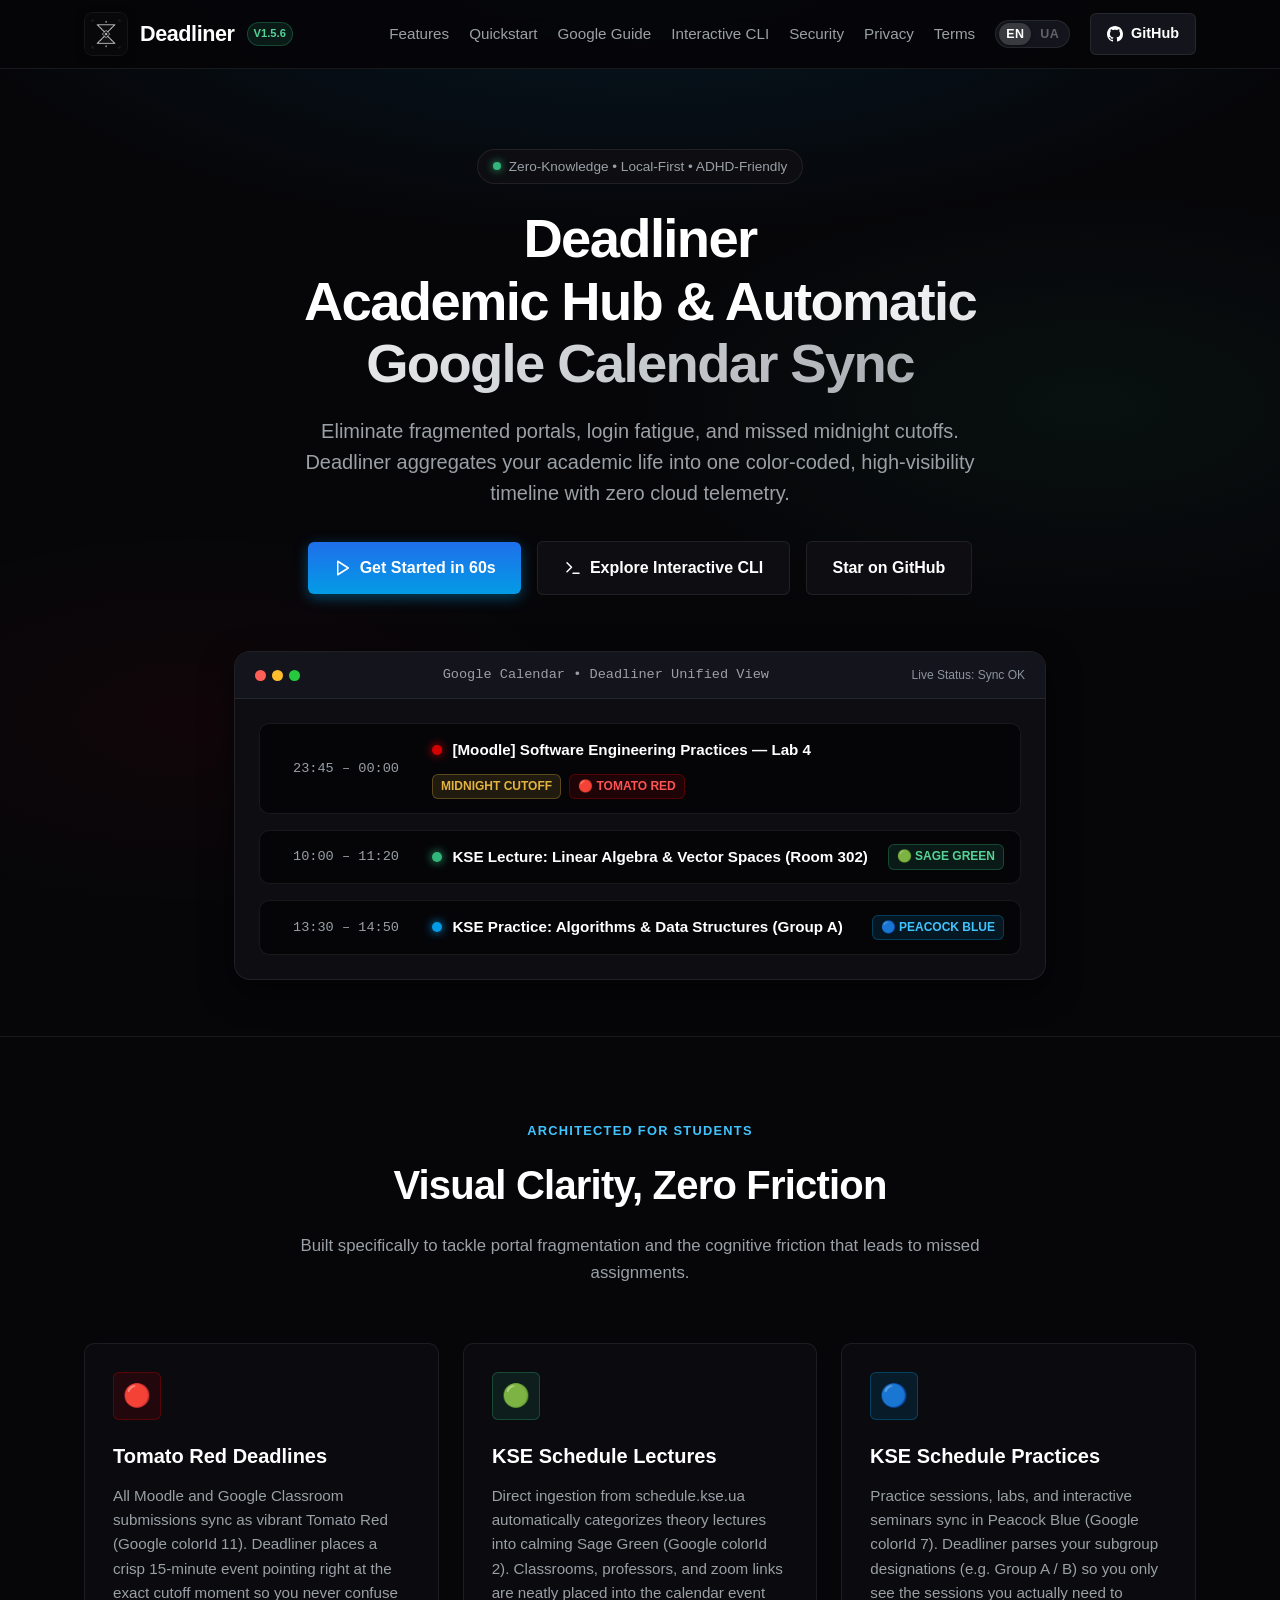
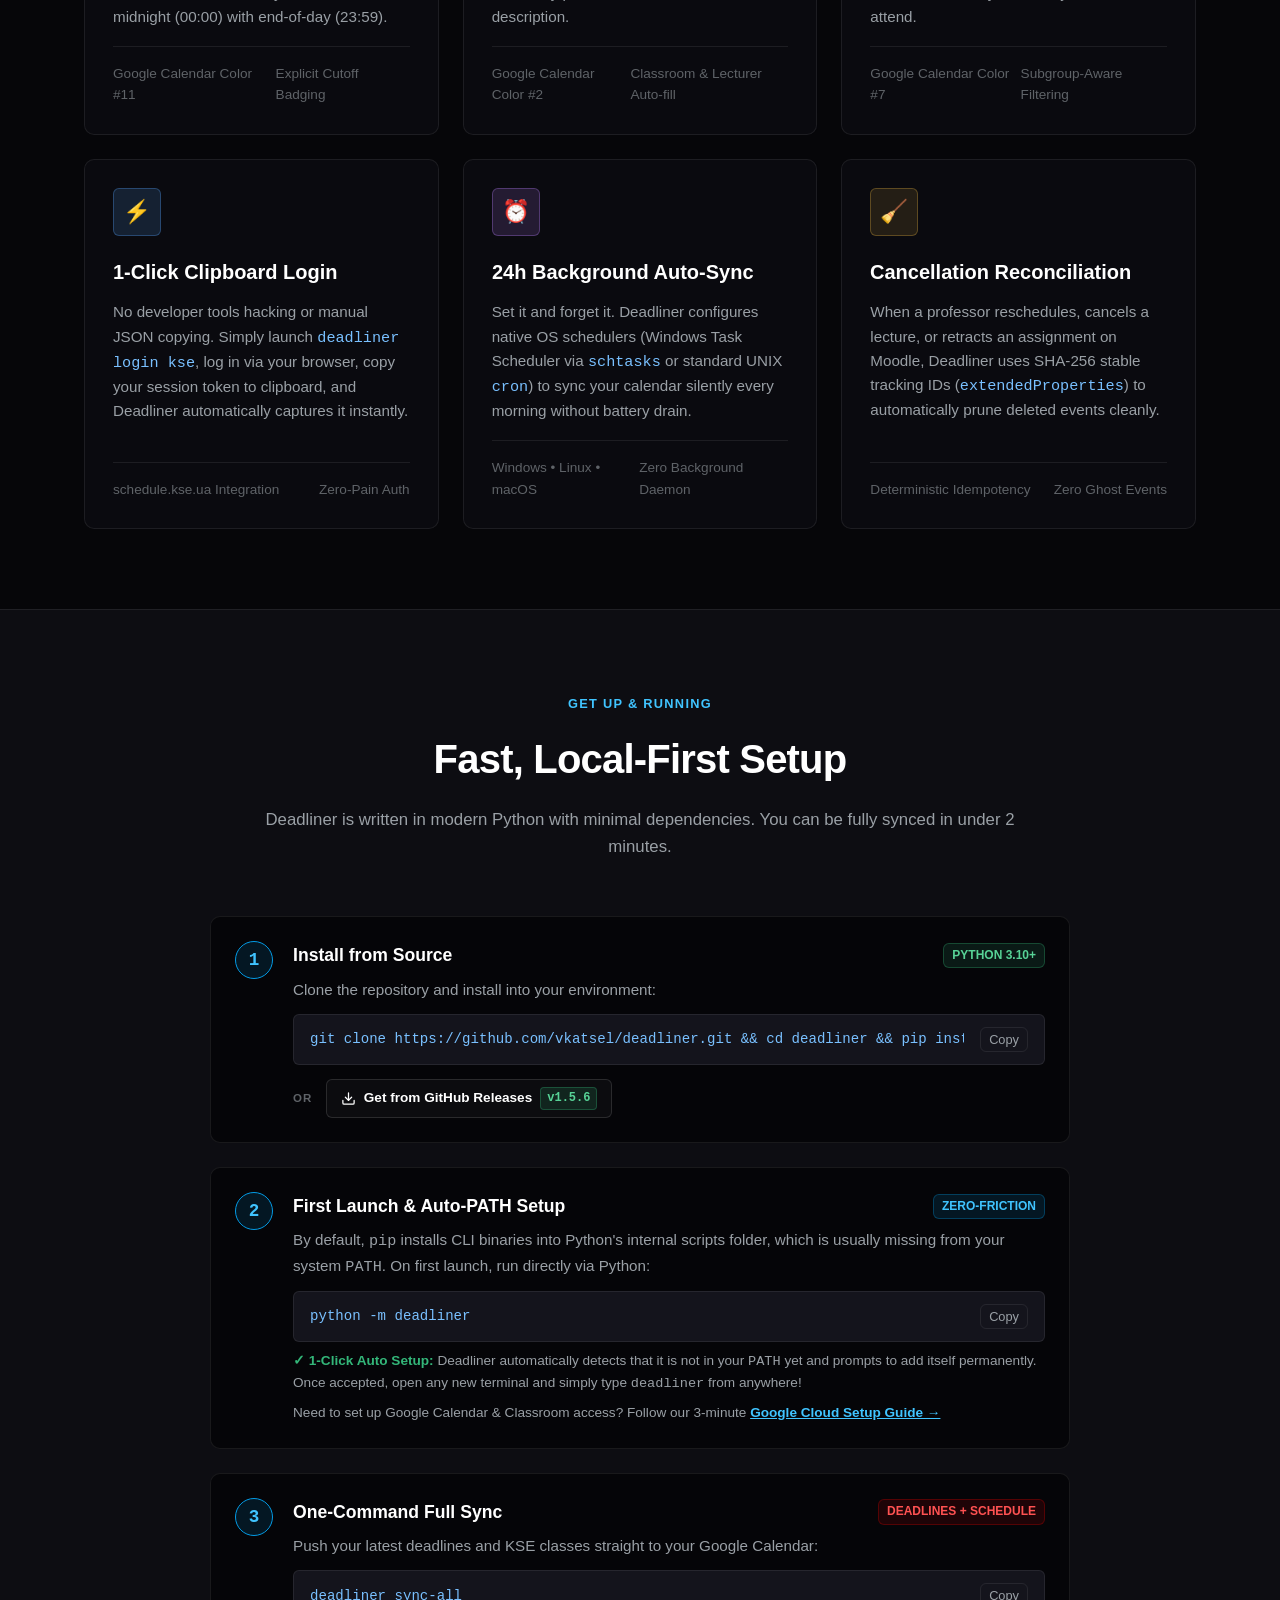
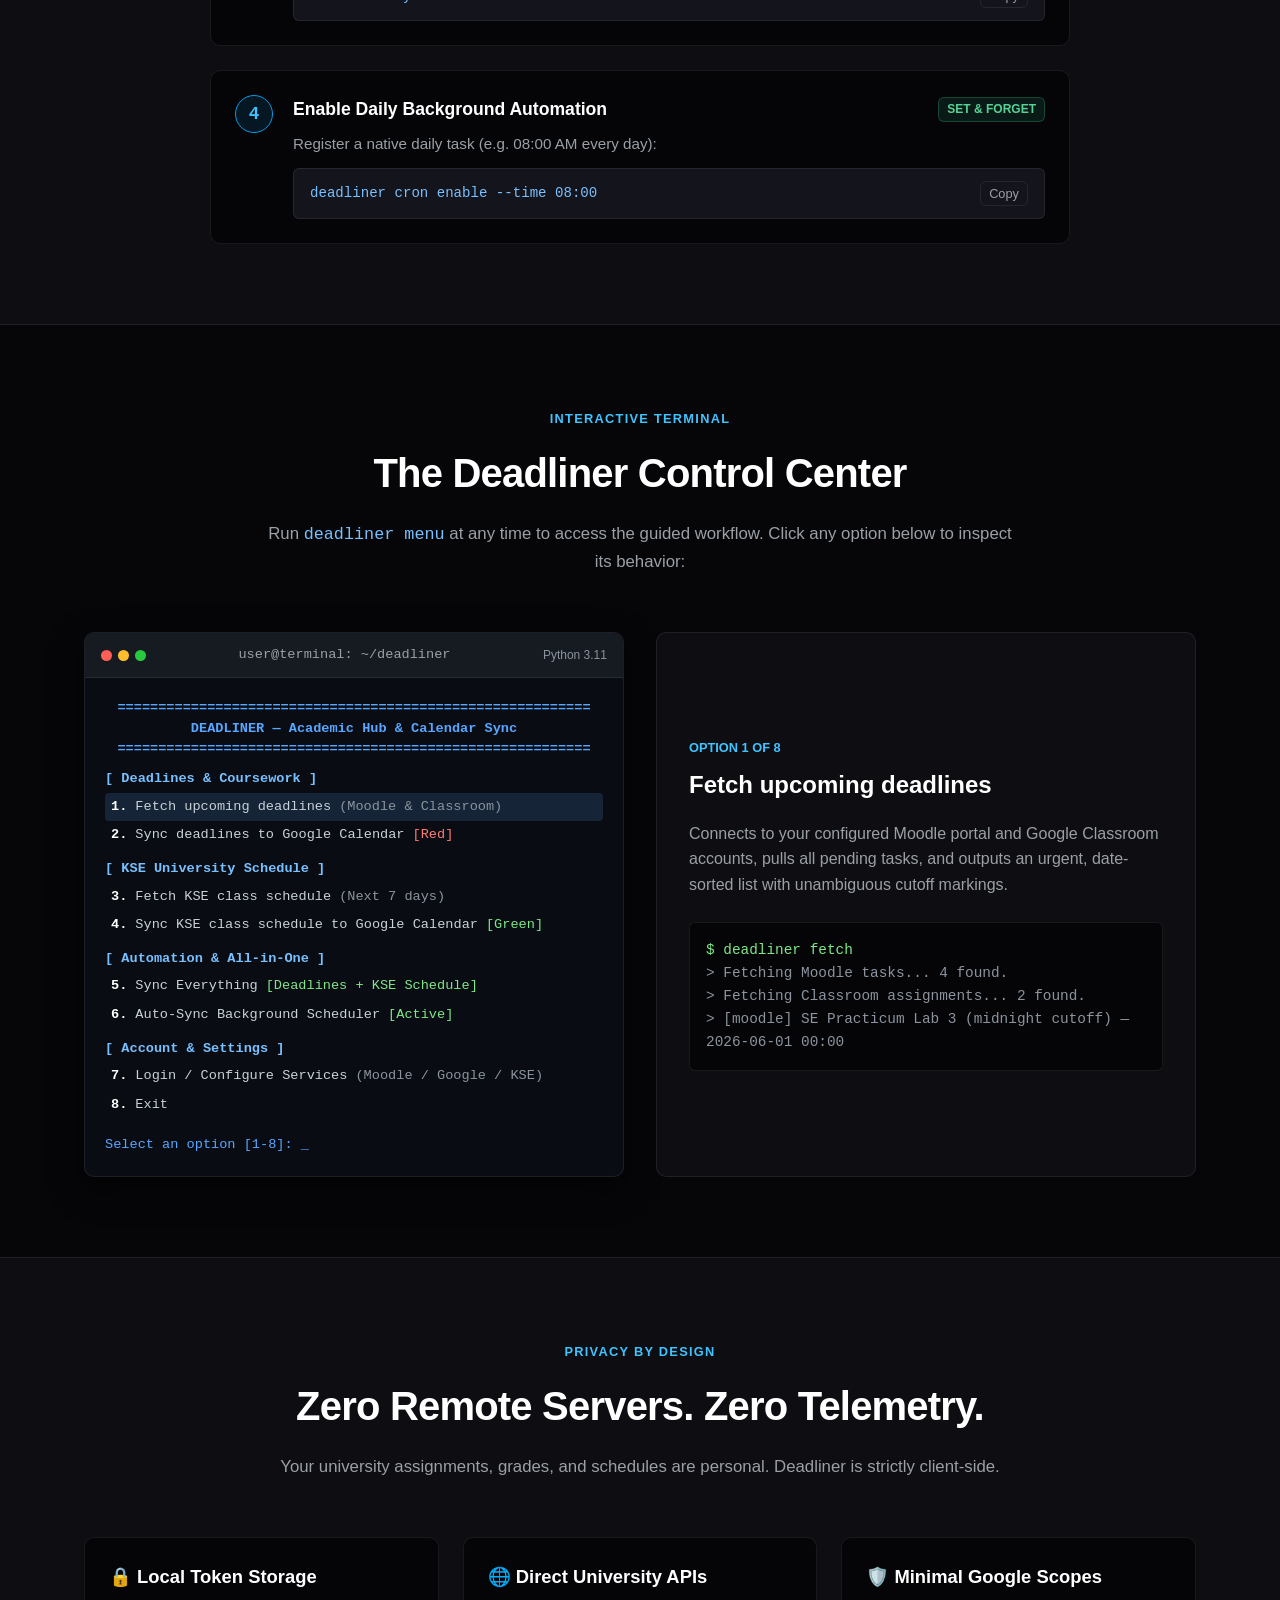
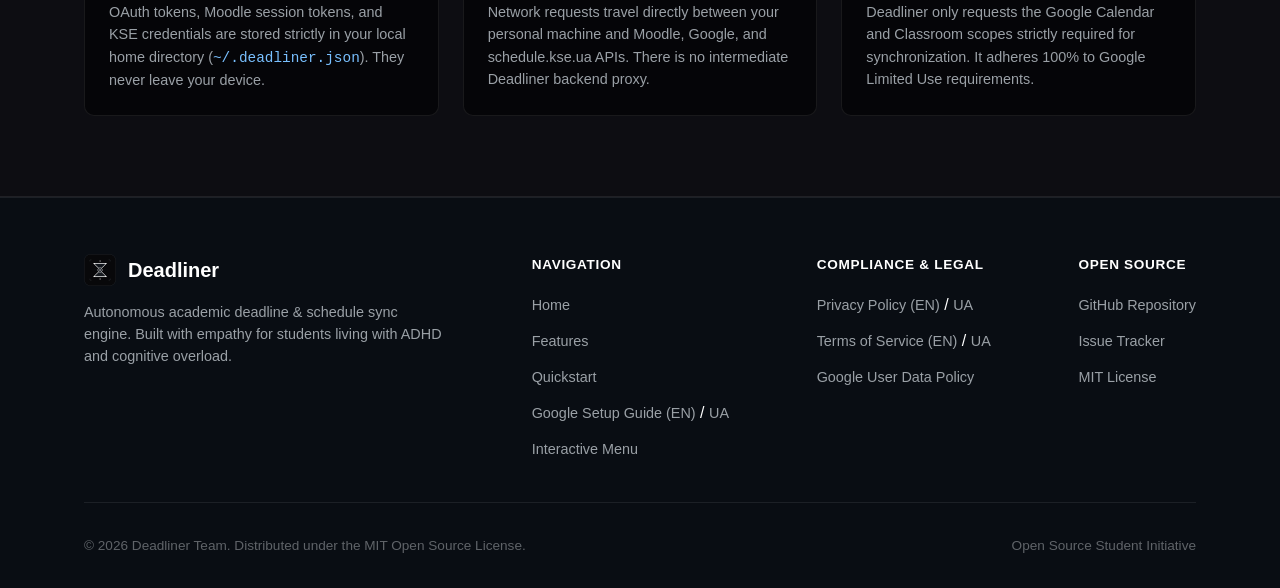
==== commit 08cfab7c: "docs: restore EN/UA language switcher on production-readiness pages Co-authored-by: vkatsel <1860465" ====
--- a/docs/index.html
+++ b/docs/index.html
@@ -26,6 +26,10 @@
         <a href="#security" class="nav-link">Security</a>
         <a href="privacy.html" class="nav-link">Privacy</a>
         <a href="terms.html" class="nav-link">Terms</a>
+        <div class="lang-switch" aria-label="Language Switcher">
+          <span class="lang-opt active" aria-current="page">EN</span>
+          <a href="uk/index.html" class="lang-opt" title="Українська версія">UA</a>
+        </div>
         <a href="https://github.com/vkatsel/deadliner" class="btn-github" target="_blank" rel="noopener noreferrer">
           <svg height="16" width="16" viewBox="0 0 16 16" fill="currentColor" aria-hidden="true">
             <path d="M8 0C3.58 0 0 3.58 0 8c0 3.54 2.29 6.53 5.47 7.59.4.07.55-.17.55-.38 0-.19-.01-.82-.01-1.49-2.01.37-2.53-.49-2.69-.94-.09-.23-.48-.94-.82-1.13-.28-.15-.68-.52-.01-.53.63-.01 1.08.58 1.23.82.72 1.21 1.87.87 2.33.66.07-.52.28-.87.51-1.07-1.78-.2-3.64-.89-3.64-3.95 0-.87.31-1.59.82-2.15-.08-.2-.36-1.02.08-2.12 0 0 .67-.21 2.2.82.64-.18 1.32-.27 2-.27.68 0 1.36.09 2 .27 1.53-1.04 2.2-.82 2.2-.82.44 1.1.16 1.92.08 2.12.51.56.82 1.27.82 2.15 0 3.07-1.87 3.75-3.65 3.95.29.25.54.73.54 1.48 0 1.07-.01 1.93-.01 2.2 0 .21.15.46.55.38A8.013 8.013 0 0016 8c0-4.42-3.58-8-8-8z"></path>
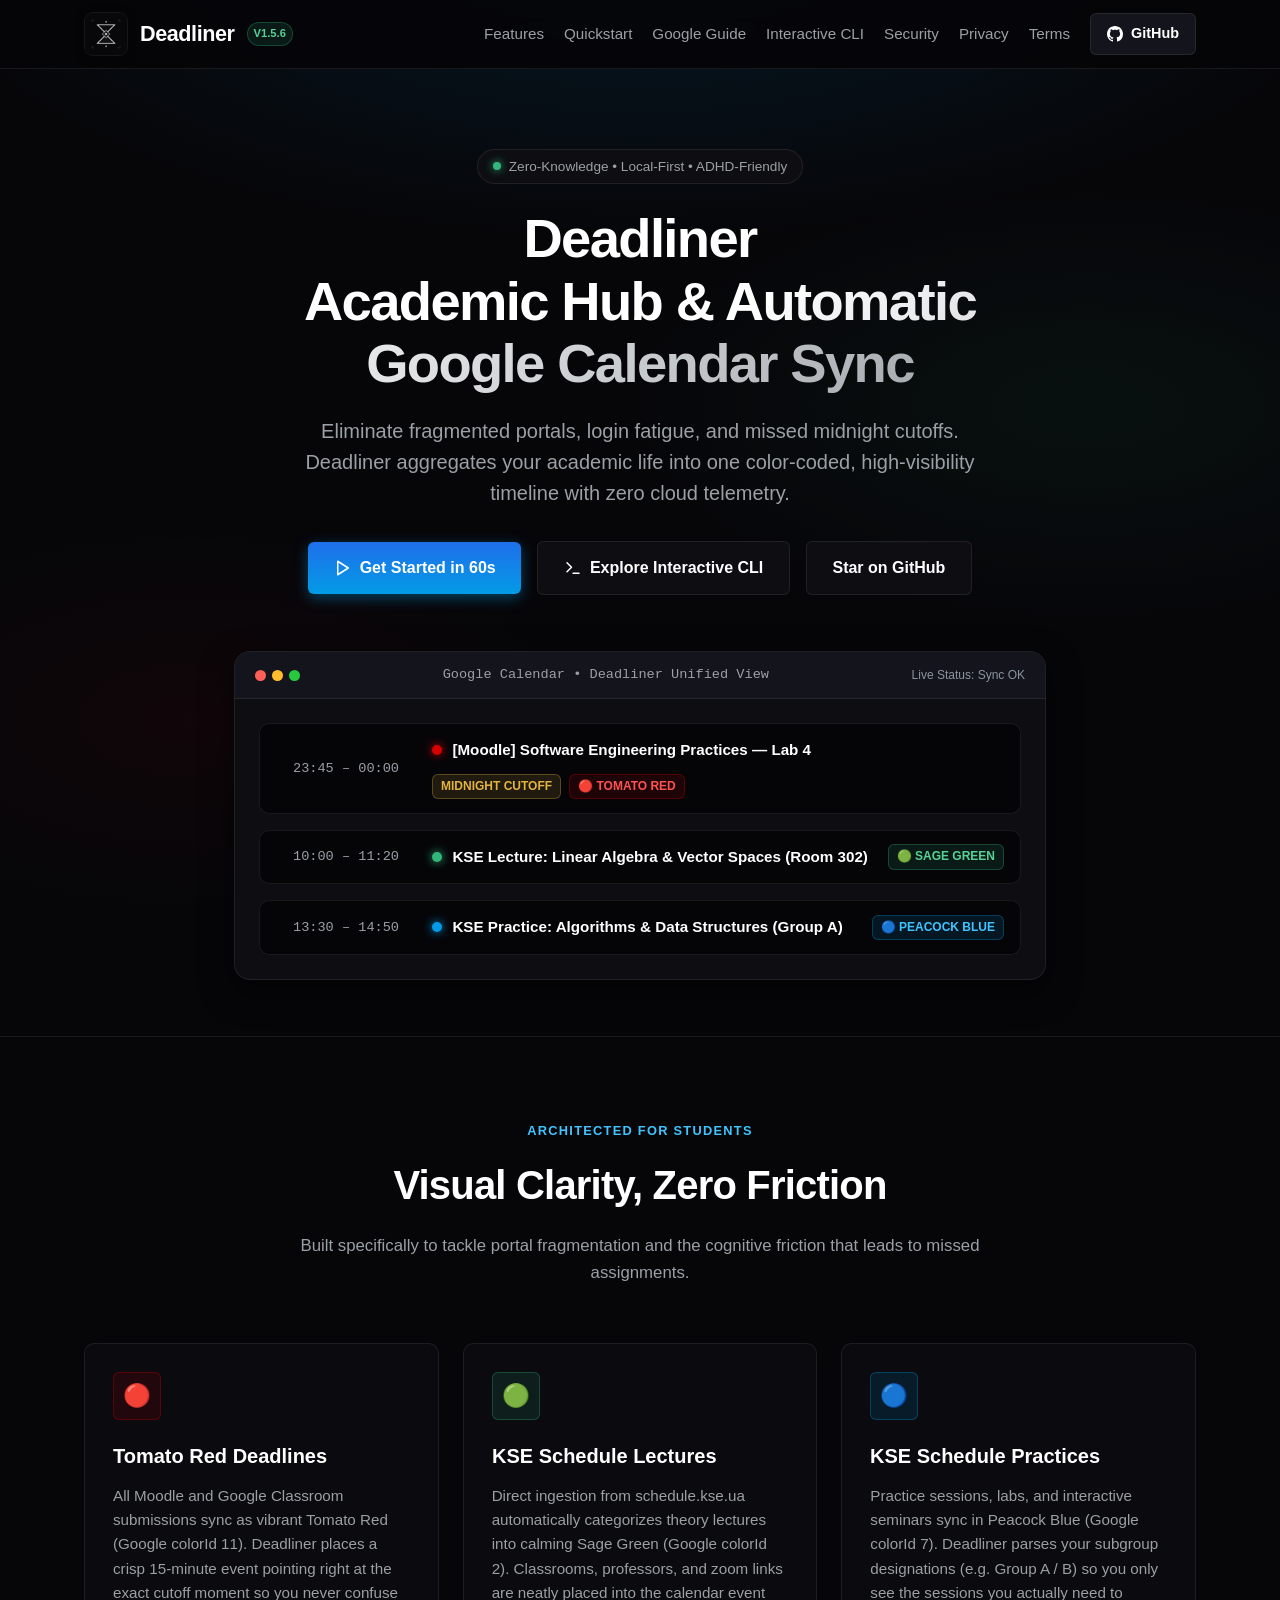
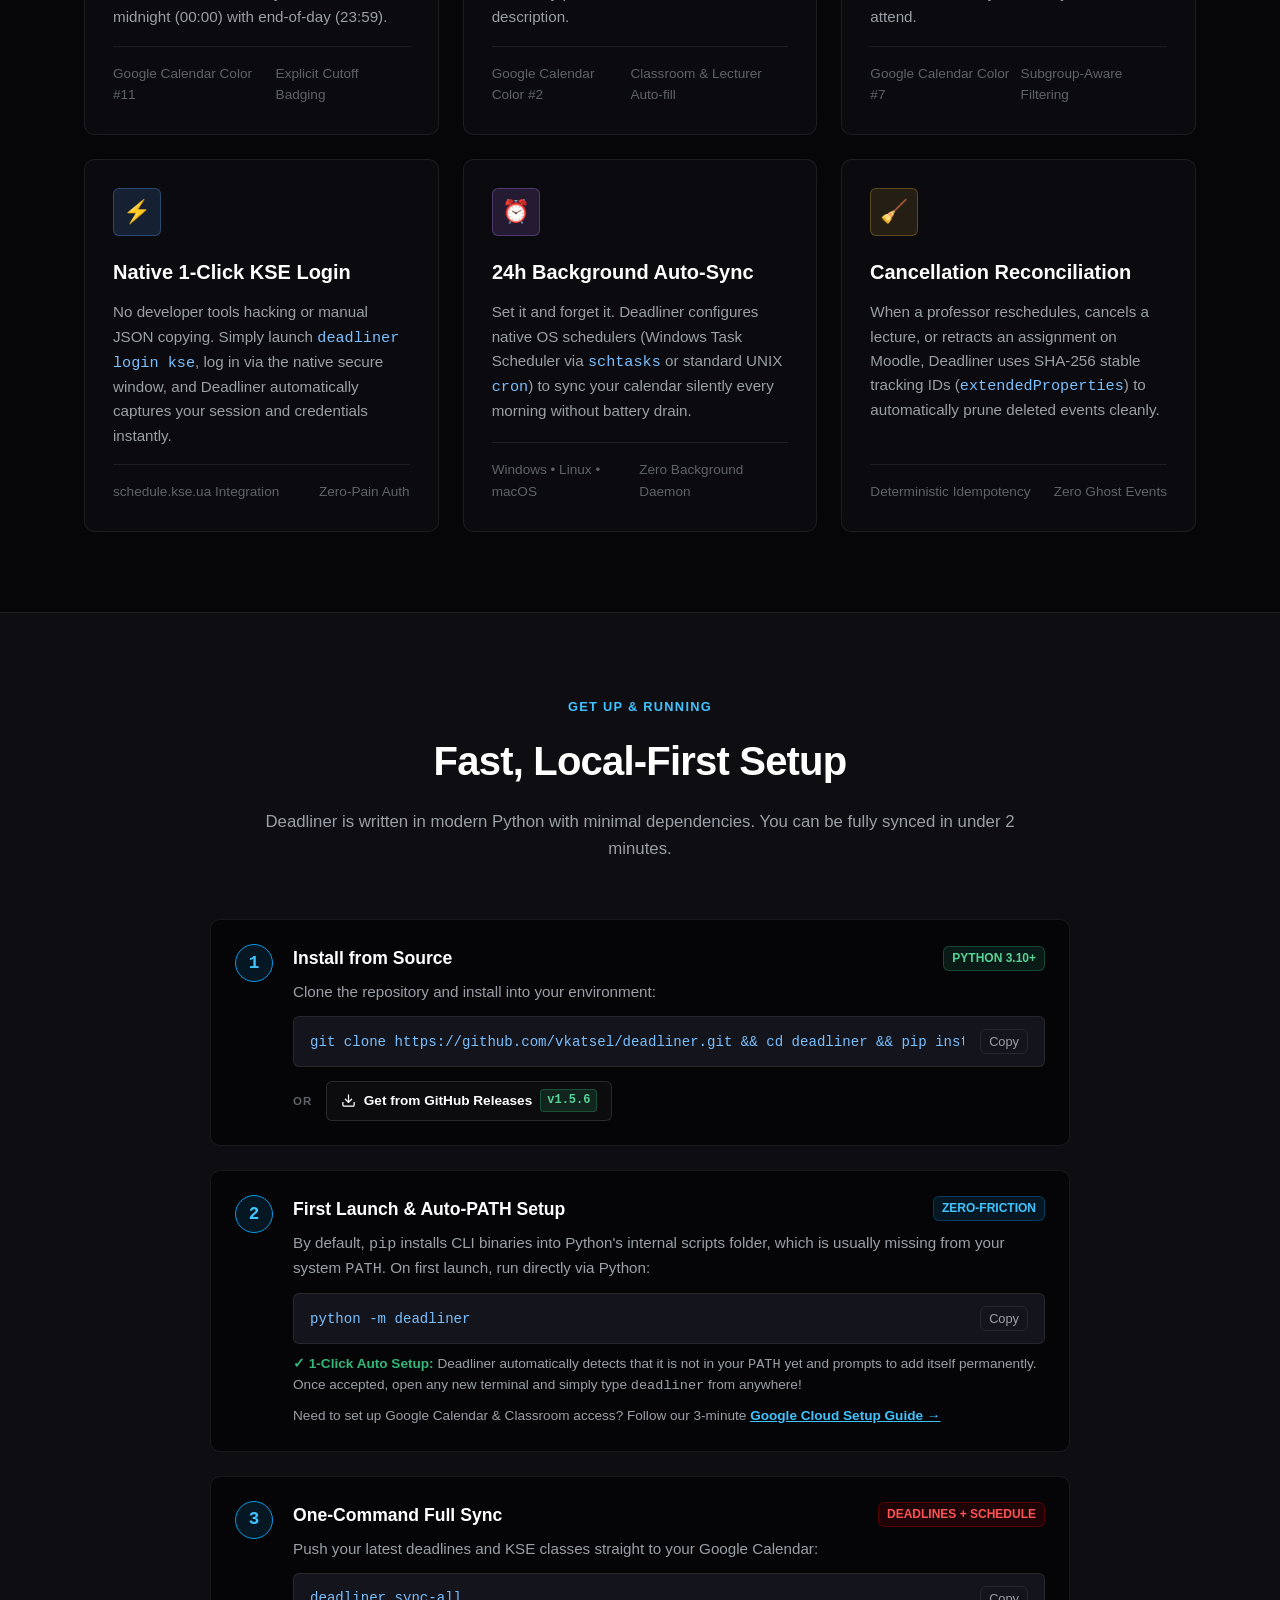
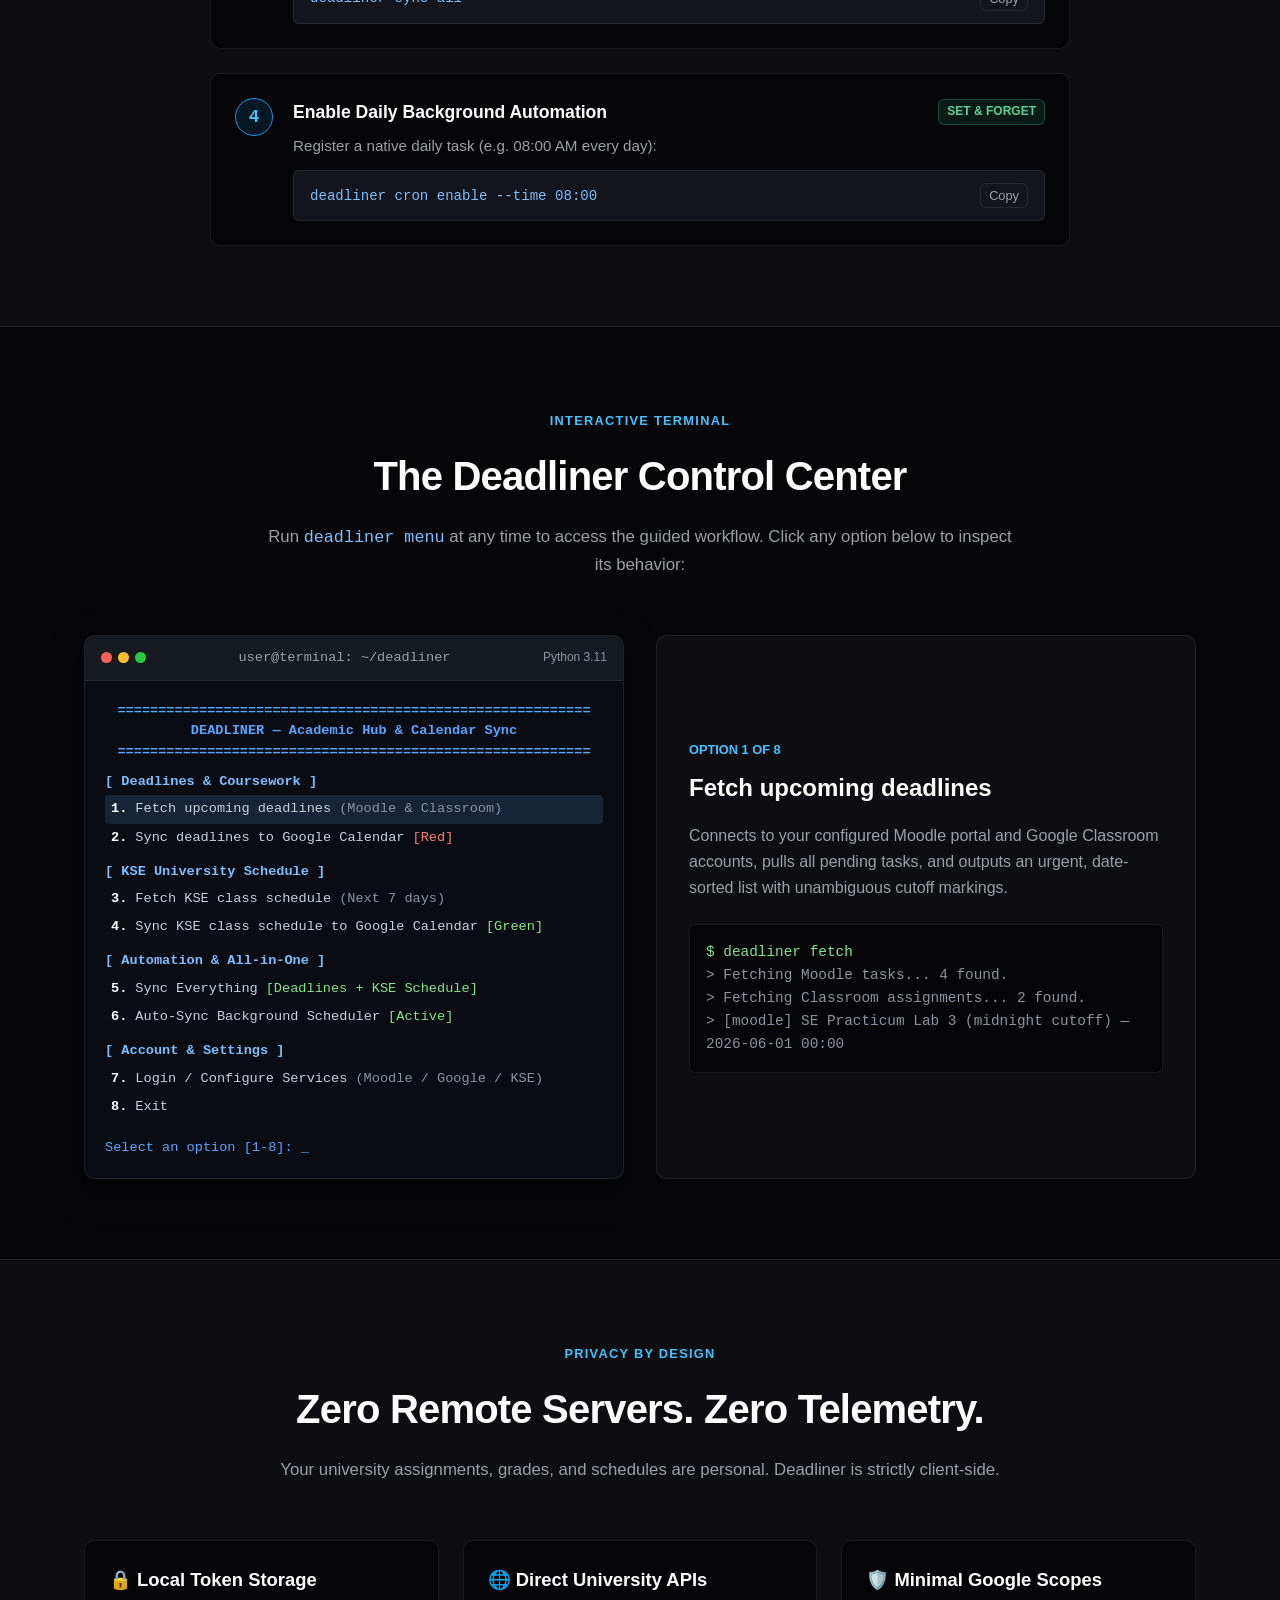
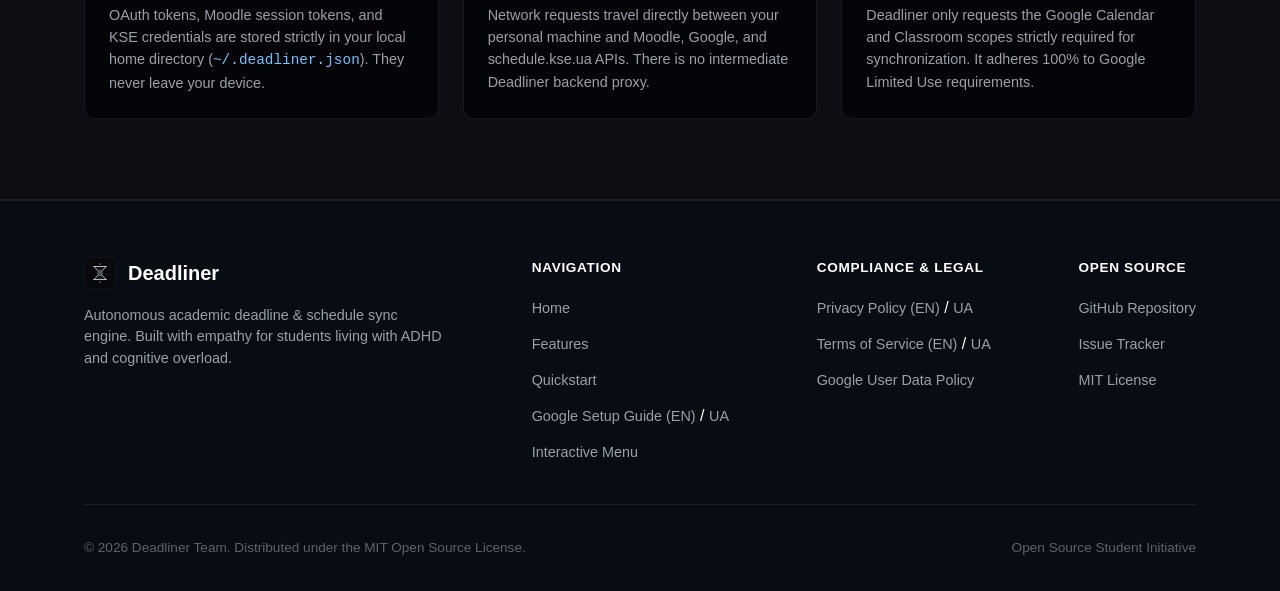
==== commit 08e6e7ff: "docs: update README and landing pages for native KSE login and 170 tests" ====
--- a/docs/index.html
+++ b/docs/index.html
@@ -26,10 +26,6 @@
         <a href="#security" class="nav-link">Security</a>
         <a href="privacy.html" class="nav-link">Privacy</a>
         <a href="terms.html" class="nav-link">Terms</a>
-        <div class="lang-switch" aria-label="Language Switcher">
-          <span class="lang-opt active" aria-current="page">EN</span>
-          <a href="uk/index.html" class="lang-opt" title="Українська версія">UA</a>
-        </div>
         <a href="https://github.com/vkatsel/deadliner" class="btn-github" target="_blank" rel="noopener noreferrer">
           <svg height="16" width="16" viewBox="0 0 16 16" fill="currentColor" aria-hidden="true">
             <path d="M8 0C3.58 0 0 3.58 0 8c0 3.54 2.29 6.53 5.47 7.59.4.07.55-.17.55-.38 0-.19-.01-.82-.01-1.49-2.01.37-2.53-.49-2.69-.94-.09-.23-.48-.94-.82-1.13-.28-.15-.68-.52-.01-.53.63-.01 1.08.58 1.23.82.72 1.21 1.87.87 2.33.66.07-.52.28-.87.51-1.07-1.78-.2-3.64-.89-3.64-3.95 0-.87.31-1.59.82-2.15-.08-.2-.36-1.02.08-2.12 0 0 .67-.21 2.2.82.64-.18 1.32-.27 2-.27.68 0 1.36.09 2 .27 1.53-1.04 2.2-.82 2.2-.82.44 1.1.16 1.92.08 2.12.51.56.82 1.27.82 2.15 0 3.07-1.87 3.75-3.65 3.95.29.25.54.73.54 1.48 0 1.07-.01 1.93-.01 2.2 0 .21.15.46.55.38A8.013 8.013 0 0016 8c0-4.42-3.58-8-8-8z"></path>
@@ -184,12 +180,12 @@
             </div>
           </article>
 
-          <!-- Feature 4: 1-Click Clipboard Login -->
+          <!-- Feature 4: Native 1-Click KSE Login -->
           <article class="feature-card card-cyan">
             <div class="feature-icon-wrap">⚡</div>
-            <h3 class="feature-title">1-Click Clipboard Login</h3>
+            <h3 class="feature-title">Native 1-Click KSE Login</h3>
             <p class="feature-desc">
-              No developer tools hacking or manual JSON copying. Simply launch <code style="color: #79c0ff;">deadliner login kse</code>, log in via your browser, copy your session token to clipboard, and Deadliner automatically captures it instantly.
+              No developer tools hacking or manual JSON copying. Simply launch <code style="color: #79c0ff;">deadliner login kse</code>, log in via the native secure window, and Deadliner automatically captures your session and credentials instantly.
             </p>
             <div class="feature-meta">
               <span>schedule.kse.ua Integration</span>
@@ -546,8 +542,8 @@
       "7": {
         badge: "OPTION 7 OF 8",
         title: "Login / Configure Services",
-        desc: "Manage authentication tokens with one-click clipboard capture for schedule.kse.ua, browser OAuth flow for Google Calendar and Classroom, and Moodle credentials.",
-        cmd: "$ deadliner login kse\n> Browser opened to schedule.kse.ua\n> Waiting for session token from clipboard...\n> Token detected! Credentials saved to ~/.deadliner.json."
+        desc: "Manage authentication tokens with native secure window capture for schedule.kse.ua, browser OAuth flow for Google Calendar and Classroom, and Moodle credentials.",
+        cmd: "$ deadliner login kse\n> Native secure window opened to schedule.kse.ua\n> Google SSO completed in native window\n> Credentials detected! Saved to ~/.deadliner.json."
       },
       "8": {
         badge: "OPTION 8 OF 8",
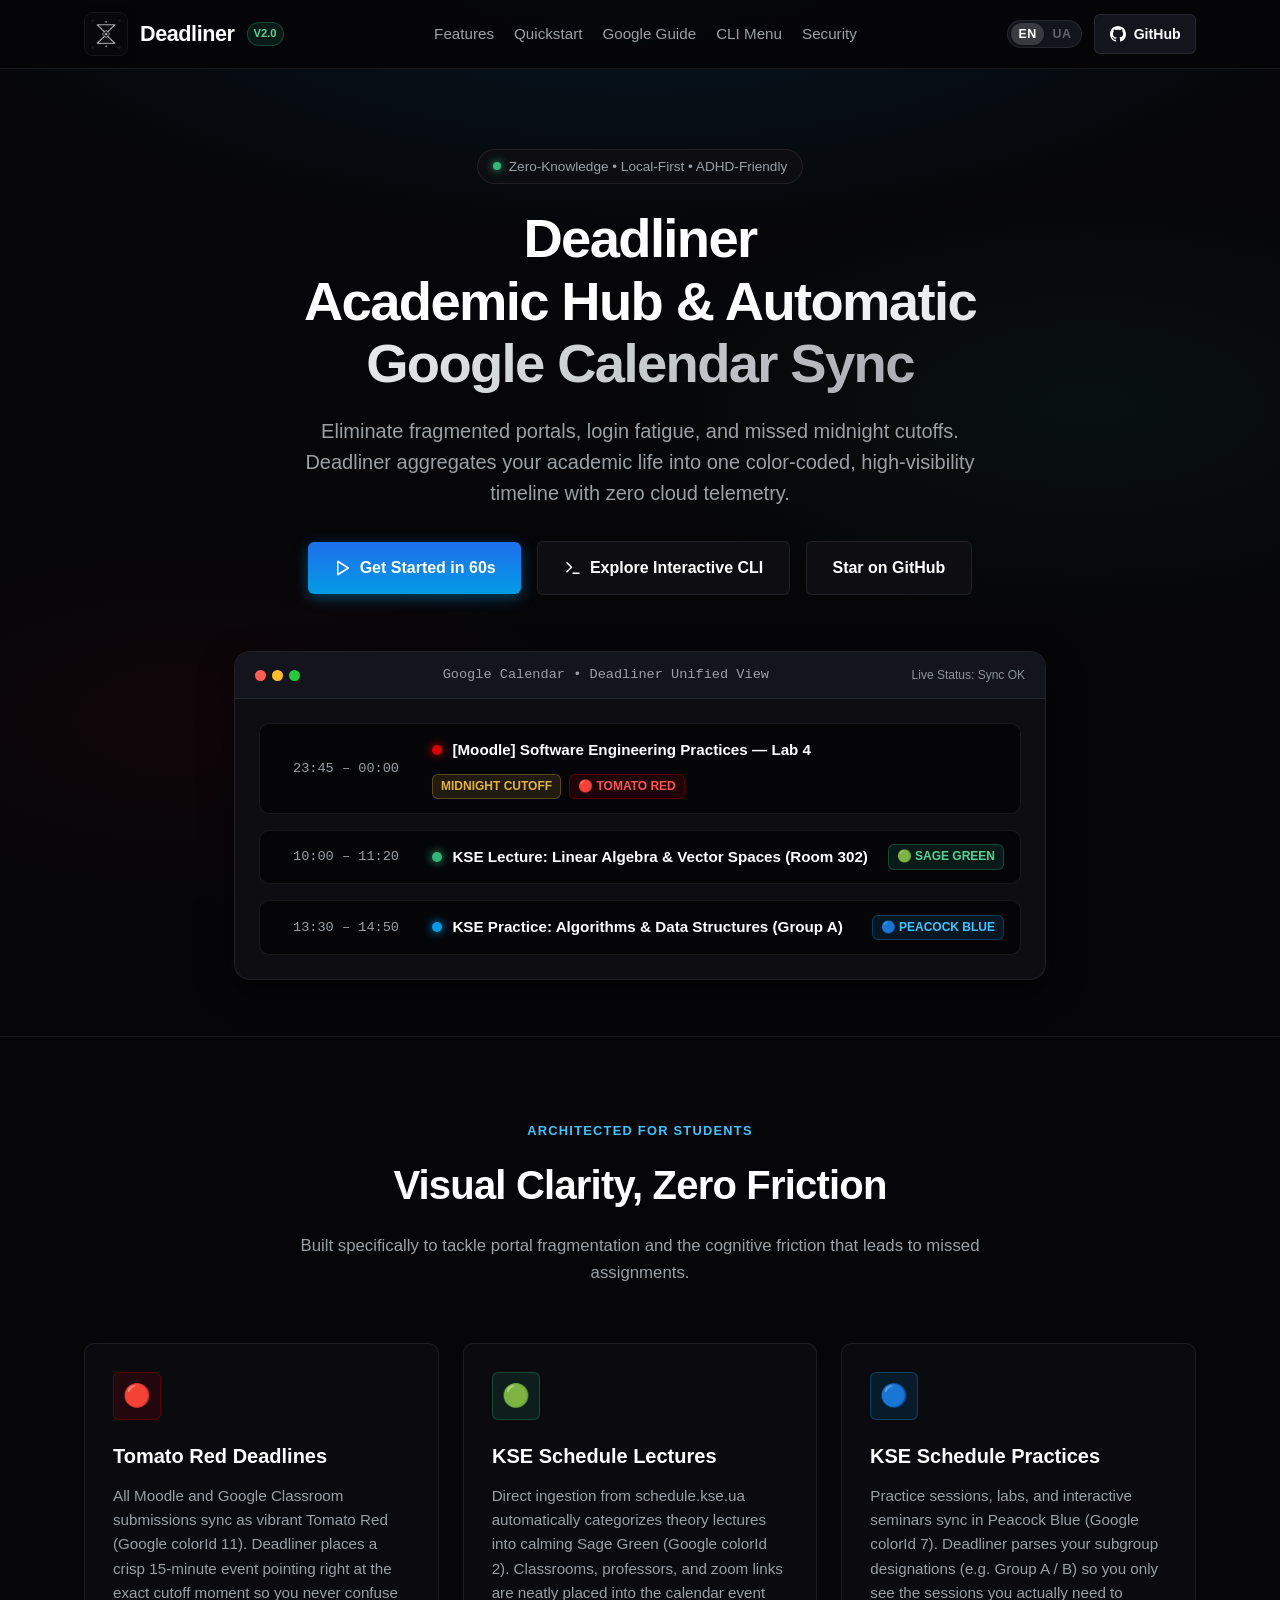
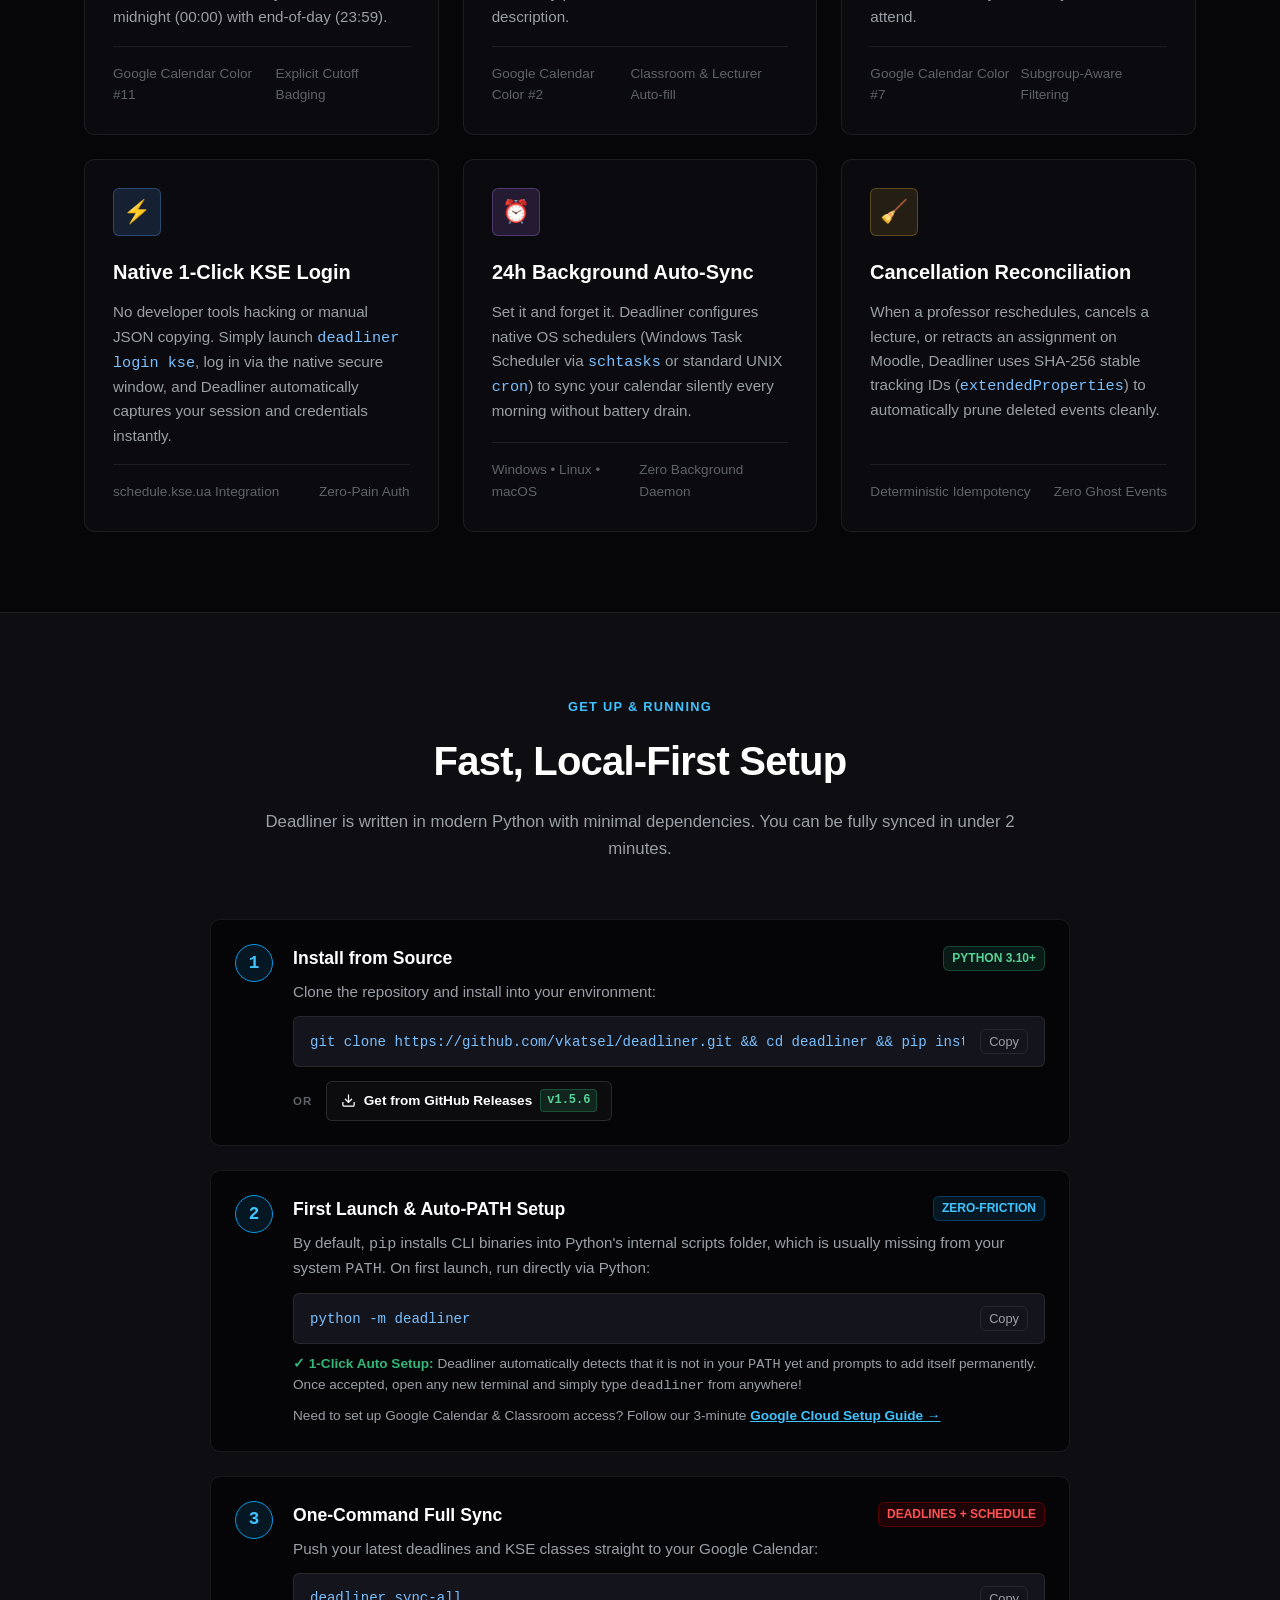
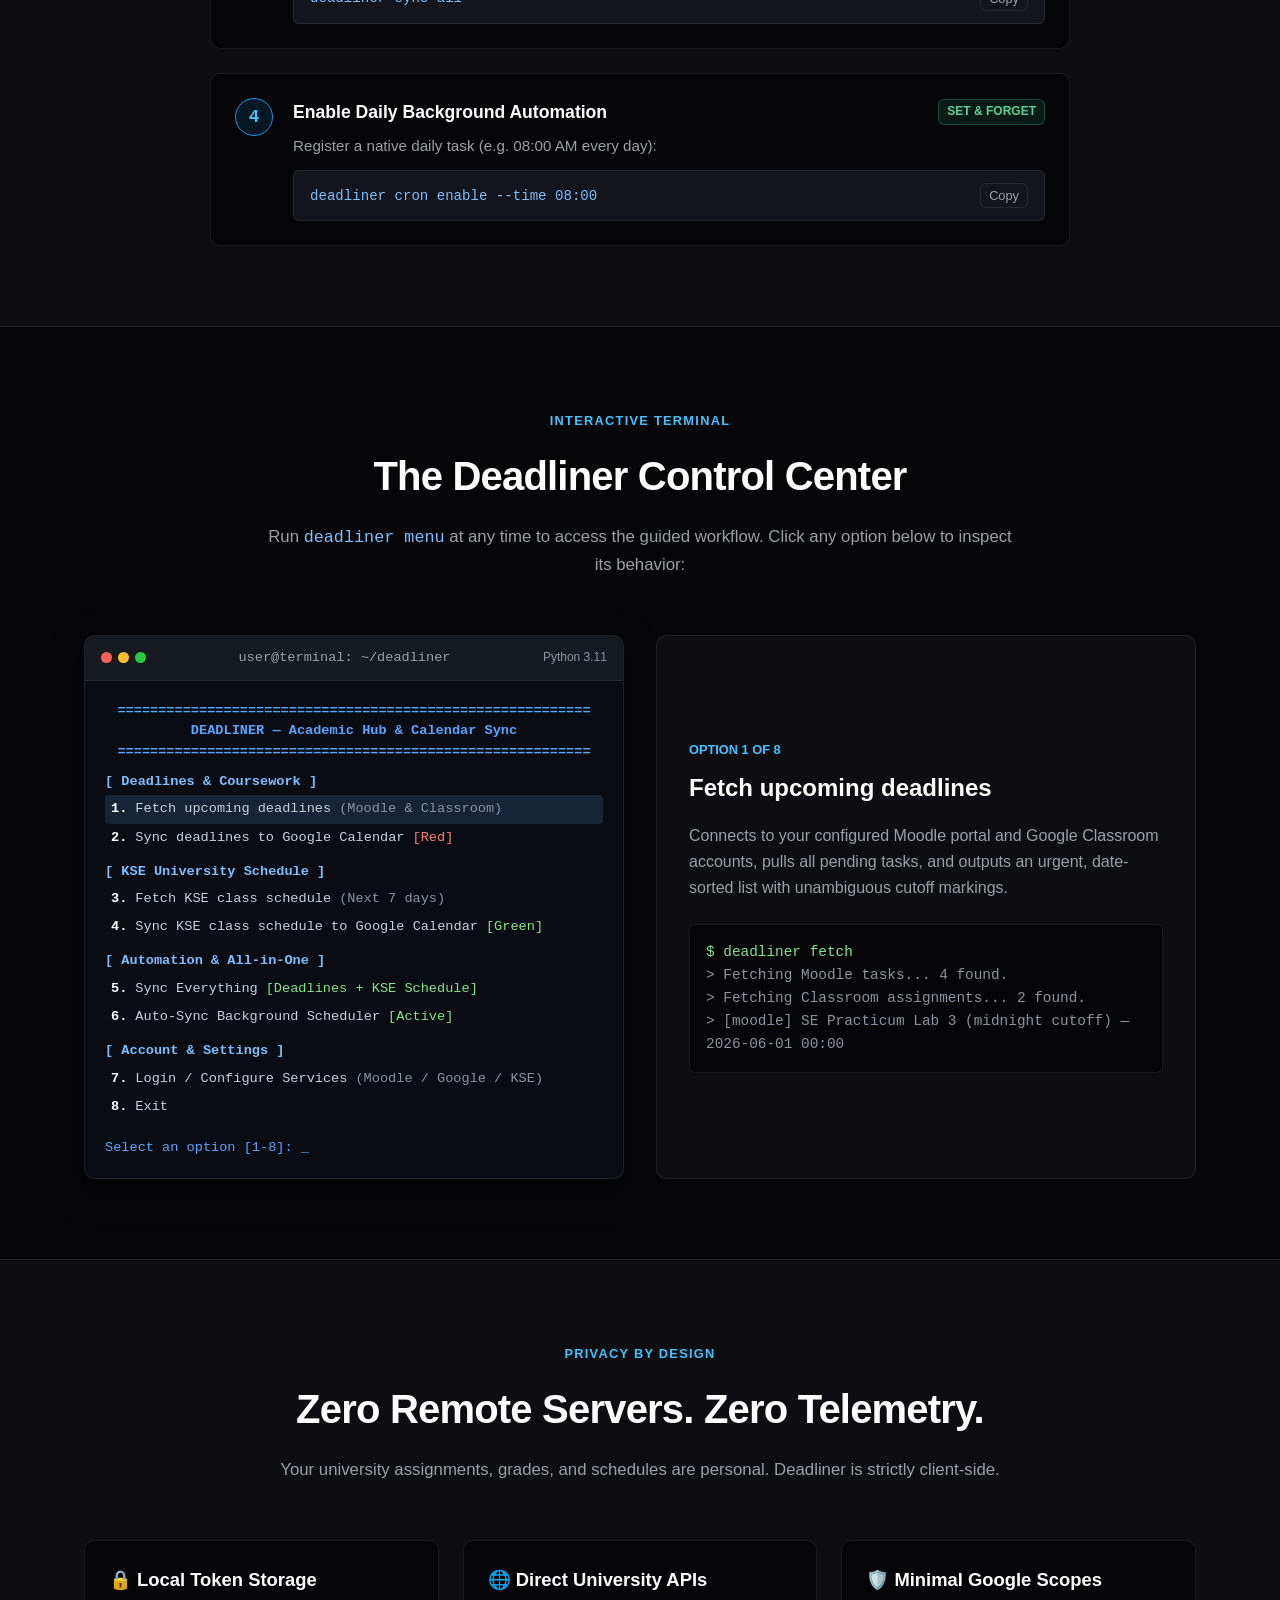
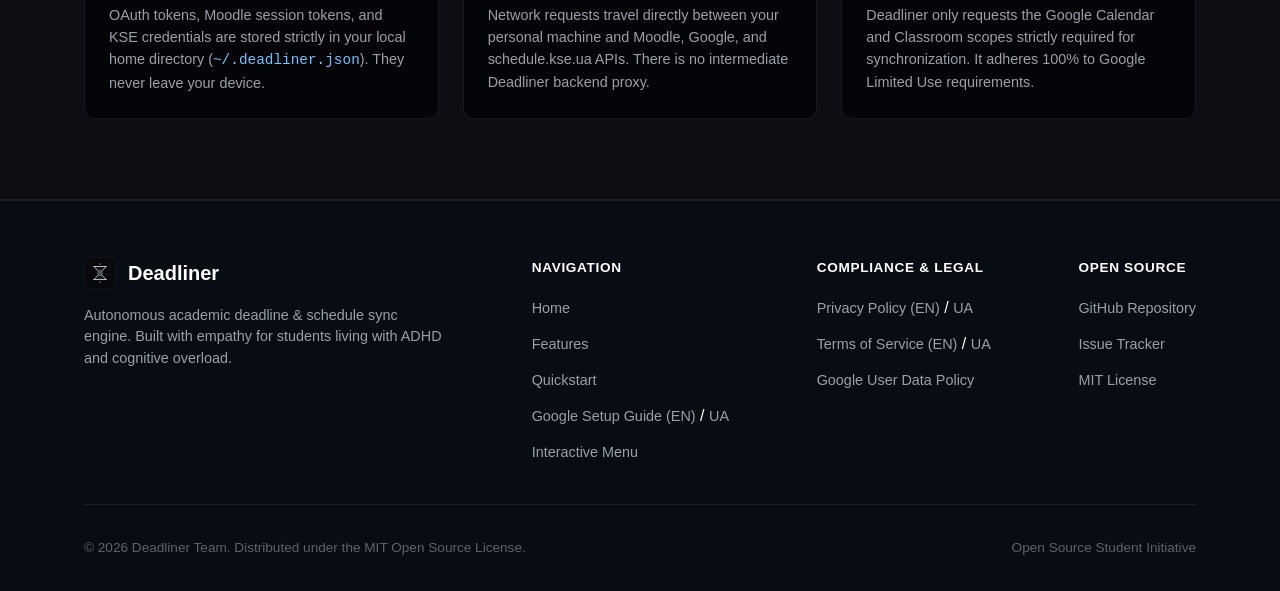
==== commit ca24f94b: "fix(web): resolve navbar overflow, add responsive drawer, fix language switcher" ====
--- a/docs/index.html
+++ b/docs/index.html
@@ -16,23 +16,36 @@
       <a href="index.html" class="brand-link" aria-label="Deadliner Home">
         <img src="assets/logo.png" alt="Deadliner Logo" class="brand-logo" width="44" height="44">
         <span class="brand-title">Deadliner</span>
-        <span class="brand-badge">v1.5.6</span>
+        <span class="brand-badge">v2.0</span>
       </a>
-      <nav class="main-nav" aria-label="Main Navigation">
+      <nav class="main-nav" id="mainNav" aria-label="Main Navigation">
         <a href="#features" class="nav-link">Features</a>
         <a href="#quickstart" class="nav-link">Quickstart</a>
         <a href="google_setup_guide.html" class="nav-link">Google Guide</a>
-        <a href="#menu-showcase" class="nav-link">Interactive CLI</a>
+        <a href="#menu-showcase" class="nav-link">CLI Menu</a>
         <a href="#security" class="nav-link">Security</a>
-        <a href="privacy.html" class="nav-link">Privacy</a>
-        <a href="terms.html" class="nav-link">Terms</a>
+        <div class="nav-mobile-only">
+          <a href="privacy.html" class="nav-link">Privacy Policy</a>
+          <a href="terms.html" class="nav-link">Terms of Service</a>
+        </div>
+      </nav>
+      <div class="nav-actions">
+        <div class="lang-switch" aria-label="Language selection">
+          <span class="lang-opt active" aria-current="page">EN</span>
+          <a href="uk/index.html" class="lang-opt" title="Українська версія">UA</a>
+        </div>
         <a href="https://github.com/vkatsel/deadliner" class="btn-github" target="_blank" rel="noopener noreferrer">
           <svg height="16" width="16" viewBox="0 0 16 16" fill="currentColor" aria-hidden="true">
             <path d="M8 0C3.58 0 0 3.58 0 8c0 3.54 2.29 6.53 5.47 7.59.4.07.55-.17.55-.38 0-.19-.01-.82-.01-1.49-2.01.37-2.53-.49-2.69-.94-.09-.23-.48-.94-.82-1.13-.28-.15-.68-.52-.01-.53.63-.01 1.08.58 1.23.82.72 1.21 1.87.87 2.33.66.07-.52.28-.87.51-1.07-1.78-.2-3.64-.89-3.64-3.95 0-.87.31-1.59.82-2.15-.08-.2-.36-1.02.08-2.12 0 0 .67-.21 2.2.82.64-.18 1.32-.27 2-.27.68 0 1.36.09 2 .27 1.53-1.04 2.2-.82 2.2-.82.44 1.1.16 1.92.08 2.12.51.56.82 1.27.82 2.15 0 3.07-1.87 3.75-3.65 3.95.29.25.54.73.54 1.48 0 1.07-.01 1.93-.01 2.2 0 .21.15.46.55.38A8.013 8.013 0 0016 8c0-4.42-3.58-8-8-8z"></path>
           </svg>
-          GitHub
+          <span>GitHub</span>
         </a>
-      </nav>
+        <button class="nav-mobile-toggle" id="navToggle" aria-label="Toggle navigation menu" aria-expanded="false">
+          <span></span>
+          <span></span>
+          <span></span>
+        </button>
+      </div>
     </div>
   </header>
 
@@ -579,6 +592,23 @@
         }, 2000);
       });
     }
+
+    const navToggle = document.getElementById('navToggle');
+    const mainNav = document.getElementById('mainNav');
+    if (navToggle && mainNav) {
+      navToggle.addEventListener('click', () => {
+        const isOpen = mainNav.classList.toggle('open');
+        navToggle.classList.toggle('active', isOpen);
+        navToggle.setAttribute('aria-expanded', isOpen);
+      });
+      mainNav.querySelectorAll('a').forEach(link => {
+        link.addEventListener('click', () => {
+          mainNav.classList.remove('open');
+          navToggle.classList.remove('active');
+          navToggle.setAttribute('aria-expanded', 'false');
+        });
+      });
+    }
   </script>
 </body>
 </html>
--- a/docs/assets/style.css
+++ b/docs/assets/style.css
@@ -150,6 +150,13 @@
   text-decoration: none;
 }
 
+.nav-actions {
+  display: flex;
+  align-items: center;
+  gap: 0.75rem;
+  flex-shrink: 0;
+}
+
 .btn-github {
   display: inline-flex;
   align-items: center;
@@ -157,9 +164,9 @@
   background-color: var(--bg-tertiary);
   border: 1px solid var(--border-color);
   color: var(--text-primary);
-  padding: 0.5rem 1rem;
+  padding: 0.5rem 0.9rem;
   border-radius: var(--radius-sm);
-  font-size: 0.9rem;
+  font-size: 0.88rem;
   font-weight: 600;
   transition: var(--transition);
 }
@@ -168,6 +175,45 @@
   background-color: #30363d;
   border-color: #8b949e;
   text-decoration: none;
+}
+
+.nav-mobile-toggle {
+  display: none;
+  background: var(--bg-tertiary);
+  border: 1px solid var(--border-color);
+  color: var(--text-primary);
+  width: 38px;
+  height: 38px;
+  border-radius: var(--radius-sm);
+  padding: 8px 7px;
+  cursor: pointer;
+  flex-direction: column;
+  justify-content: space-around;
+  align-items: center;
+  transition: var(--transition);
+}
+
+.nav-mobile-toggle span {
+  display: block;
+  width: 20px;
+  height: 2px;
+  background-color: var(--text-primary);
+  border-radius: 2px;
+  transition: transform 0.2s ease, opacity 0.2s ease;
+}
+
+.nav-mobile-toggle.active span:nth-child(1) {
+  transform: translateY(7px) rotate(45deg);
+}
+.nav-mobile-toggle.active span:nth-child(2) {
+  opacity: 0;
+}
+.nav-mobile-toggle.active span:nth-child(3) {
+  transform: translateY(-7px) rotate(-45deg);
+}
+
+.nav-mobile-only {
+  display: none;
 }
 
 /* Hero Section */
@@ -1091,18 +1137,45 @@
 }
 
 /* Responsive Utilities */
-@media (max-width: 768px) {
+@media (max-width: 920px) {
+  .nav-mobile-toggle {
+    display: flex;
+  }
   nav.main-nav {
     display: none;
-  }
-  .nav-mobile-toggle {
-    display: block;
-    background: transparent;
-    border: none;
-    color: var(--text-primary);
-    font-size: 1.5rem;
-    cursor: pointer;
-  }
+    position: absolute;
+    top: 100%;
+    left: 0;
+    right: 0;
+    background-color: rgba(6, 6, 9, 0.98);
+    backdrop-filter: blur(16px);
+    border-bottom: 1px solid var(--border-color);
+    padding: 1.25rem 1.5rem;
+    flex-direction: column;
+    align-items: flex-start;
+    gap: 0.85rem;
+    box-shadow: 0 12px 32px rgba(0, 0, 0, 0.7);
+  }
+  nav.main-nav.open {
+    display: flex;
+  }
+  .nav-mobile-only {
+    display: flex;
+    flex-direction: column;
+    gap: 0.85rem;
+    width: 100%;
+    padding-top: 0.85rem;
+    margin-top: 0.35rem;
+    border-top: 1px solid var(--border-color);
+  }
+  .nav-link {
+    font-size: 1.02rem;
+    padding: 0.35rem 0;
+    width: 100%;
+  }
+}
+
+@media (max-width: 768px) {
   .calendar-row {
     grid-template-columns: 1fr;
     gap: 0.5rem;
@@ -1116,3 +1189,21 @@
     align-items: flex-start;
   }
 }
+
+@media (max-width: 520px) {
+  .btn-github span {
+    display: none;
+  }
+  .btn-github {
+    padding: 0.5rem 0.6rem;
+  }
+  .brand-title {
+    font-size: 1.18rem;
+  }
+  .brand-badge {
+    display: none;
+  }
+  .nav-wrap {
+    min-height: 60px;
+  }
+}
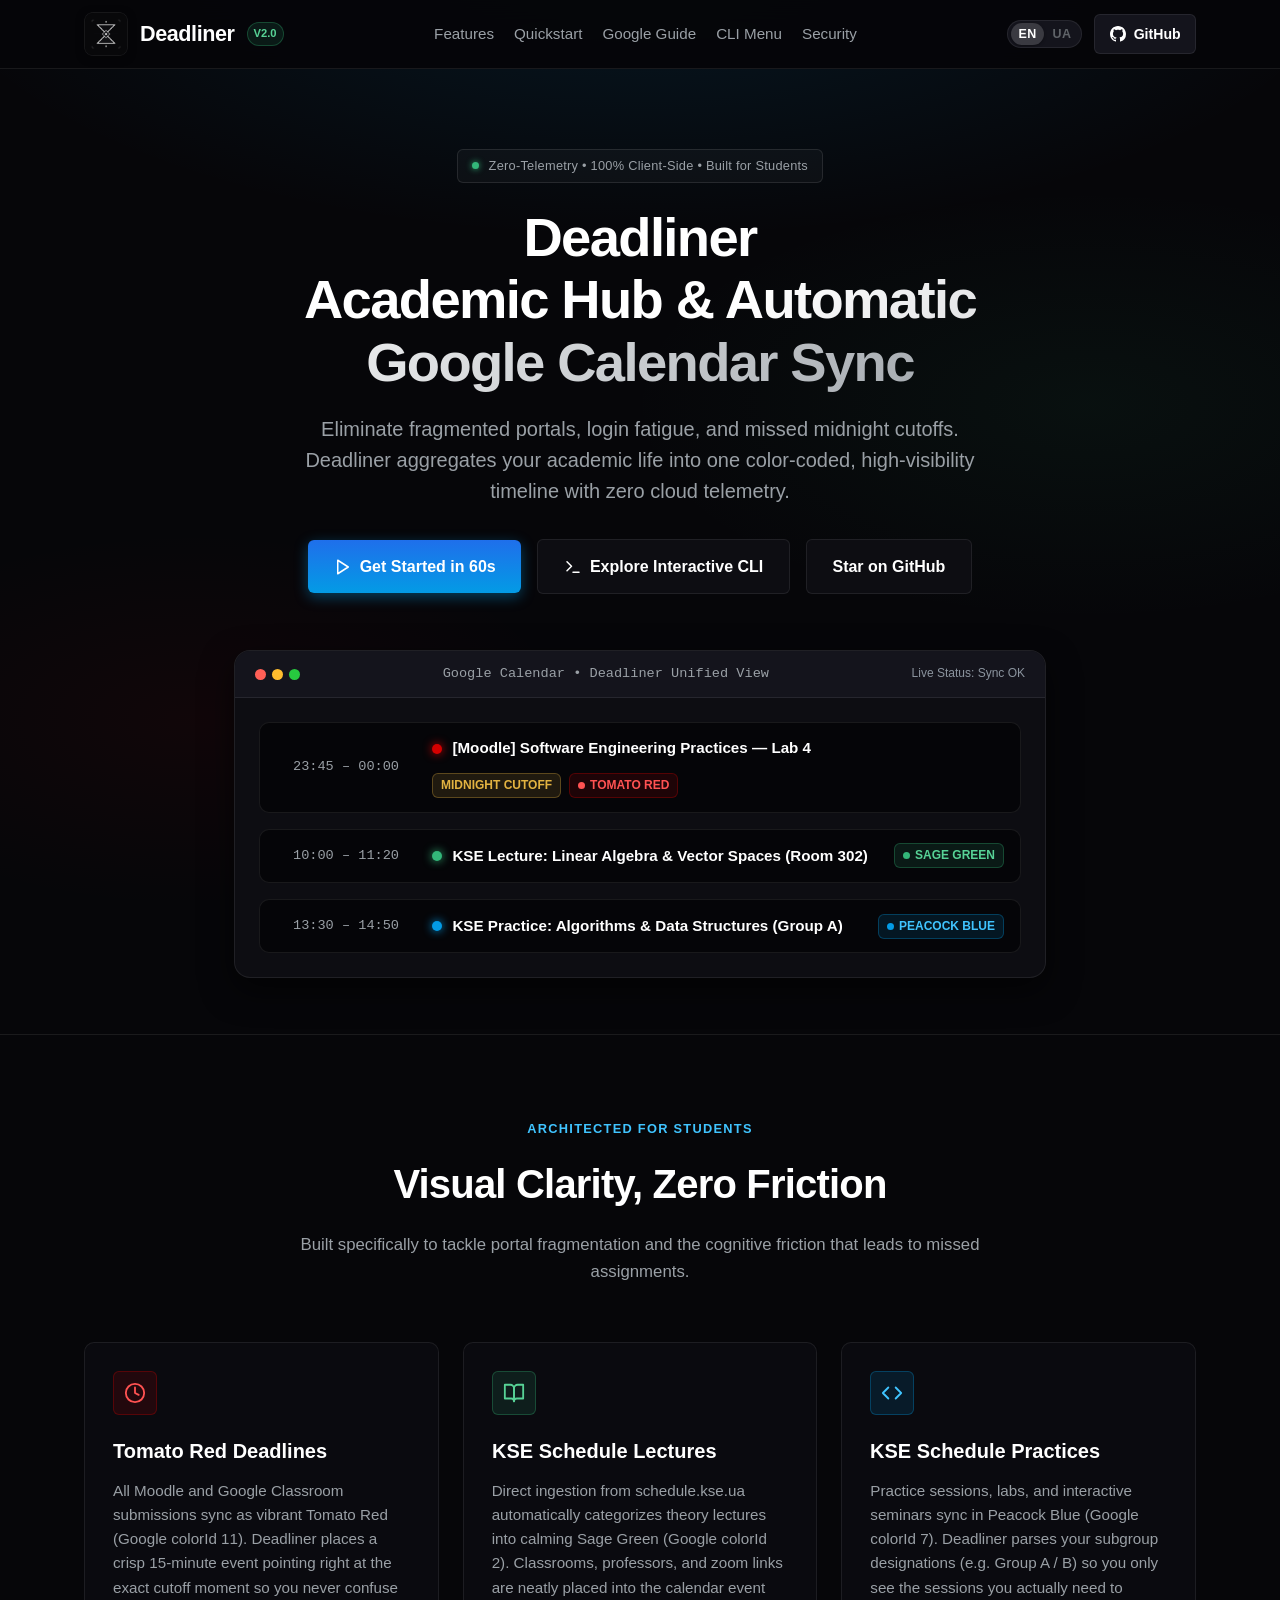
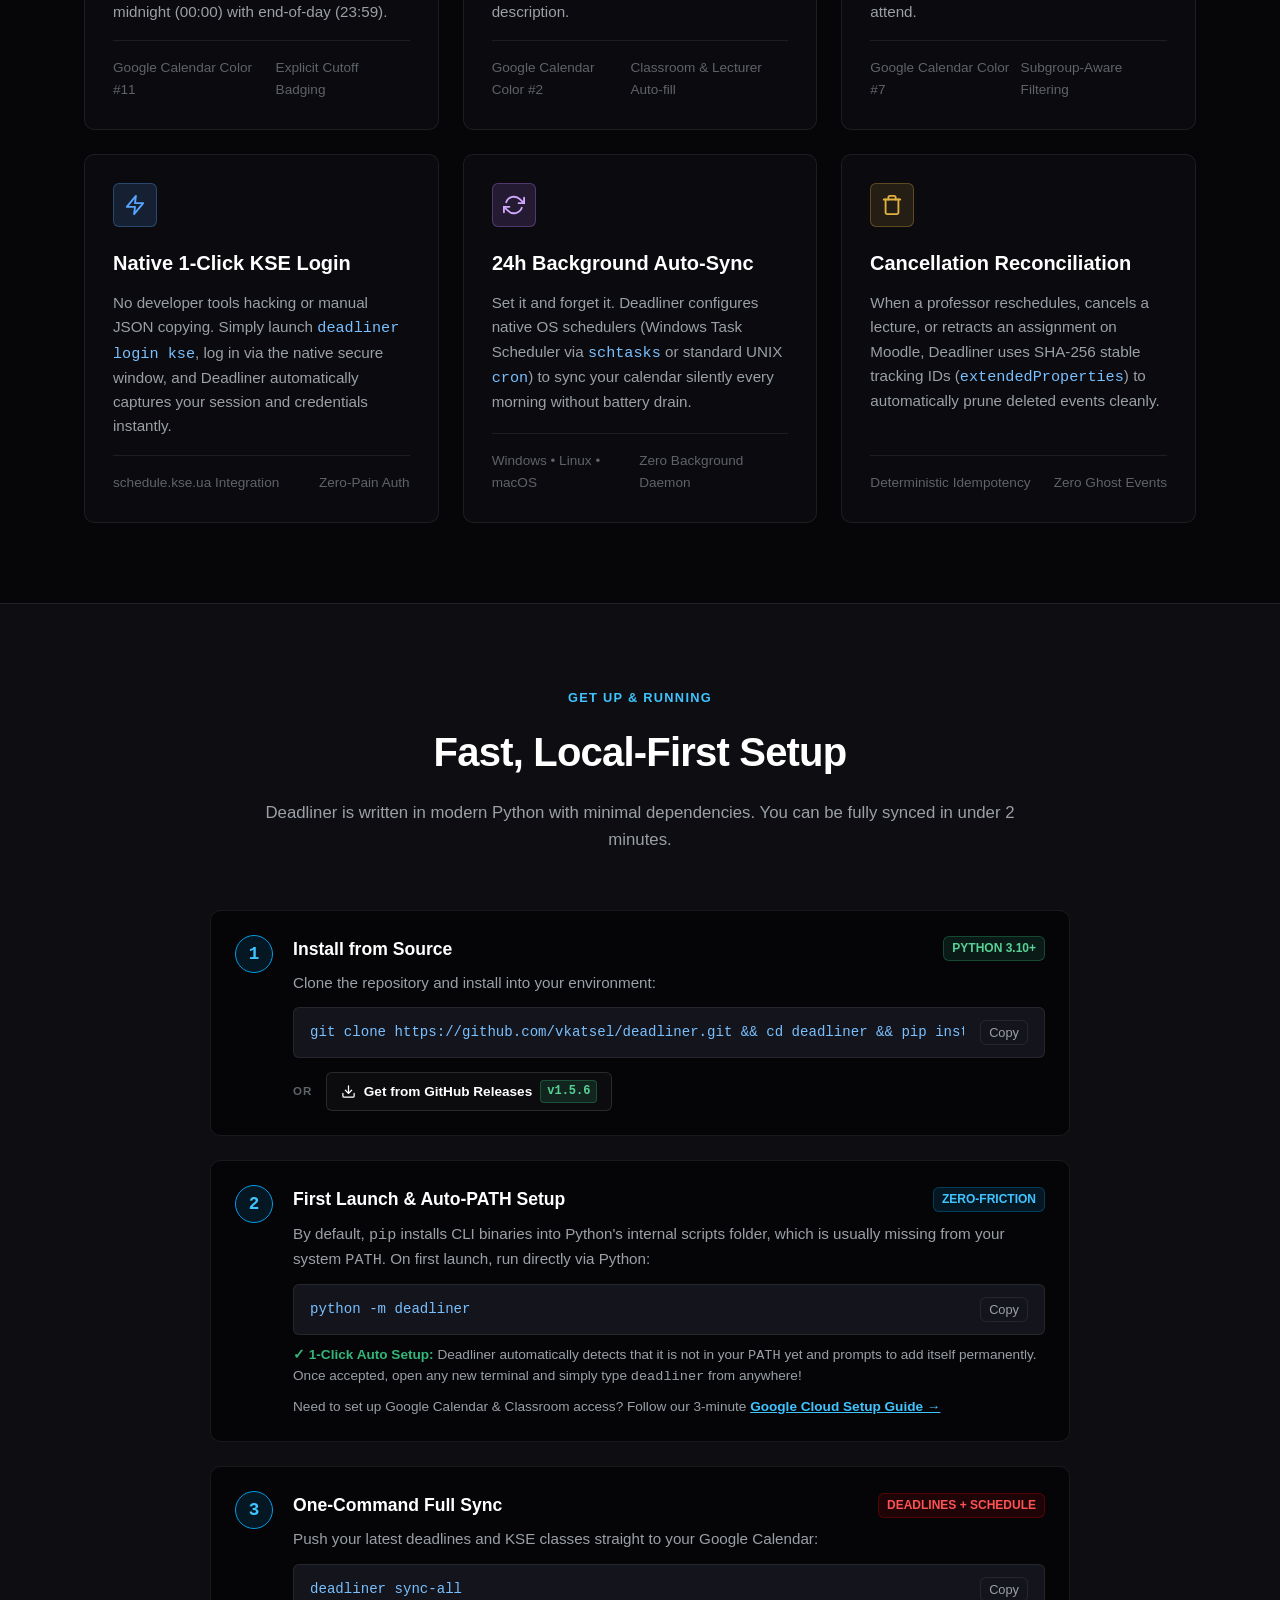
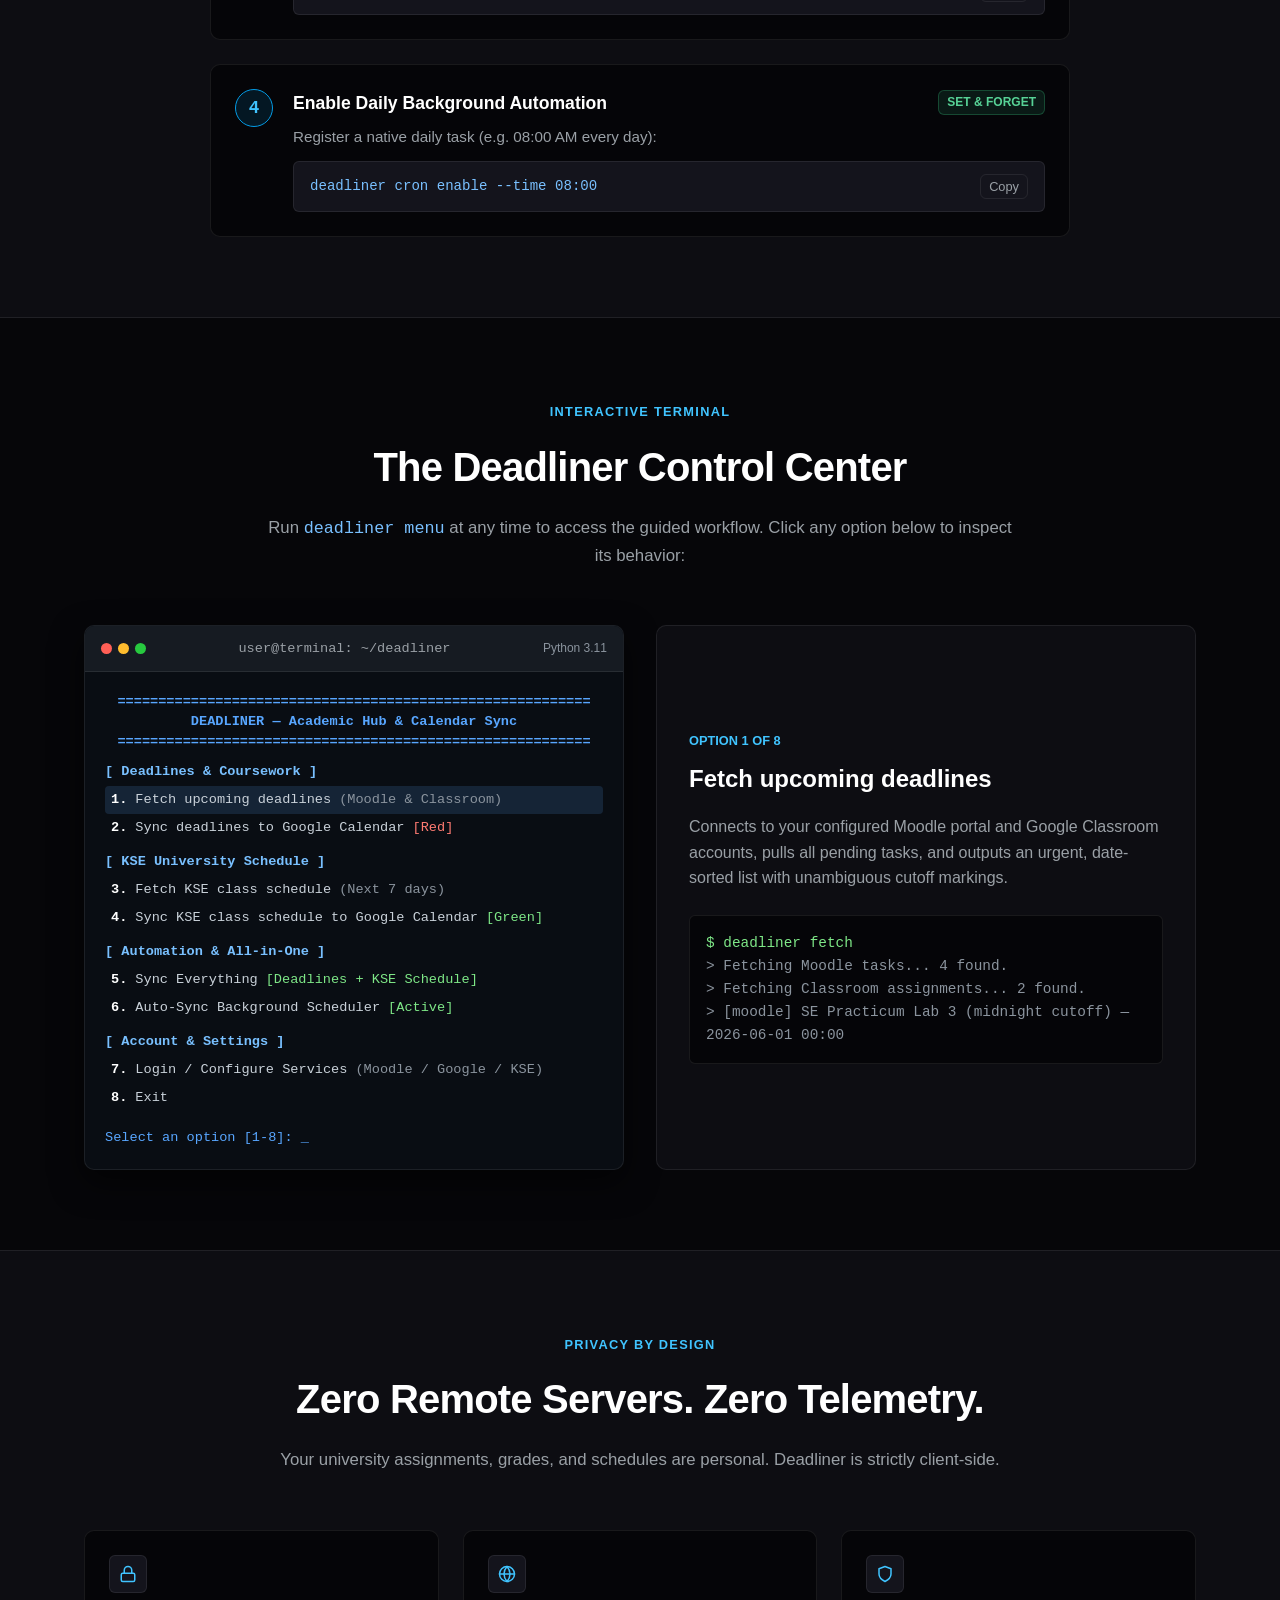
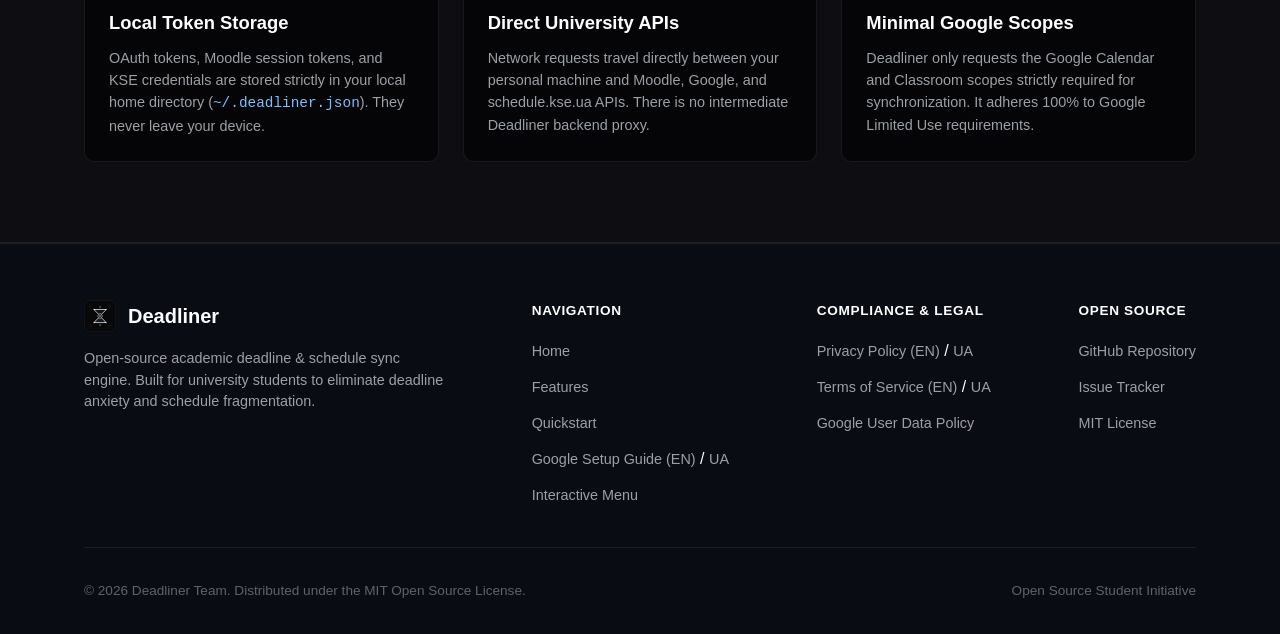
==== commit 86236101: "style(landing): replace emojis with inline svgs, refine hero pill, clean up adhd copy, and restructu" ====
--- a/docs/index.html
+++ b/docs/index.html
@@ -55,7 +55,7 @@
       <div class="container hero-content">
         <div class="hero-pill">
           <span class="dot"></span>
-          <span>Zero-Knowledge &bull; Local-First &bull; ADHD-Friendly</span>
+          <span>Zero-Telemetry &bull; 100% Client-Side &bull; Built for Students</span>
         </div>
 
         <h1 class="hero-title">
@@ -105,7 +105,7 @@
                 </div>
                 <div style="display: flex; gap: 0.5rem; align-items: center;">
                   <span class="badge-tag badge-warning">midnight cutoff</span>
-                  <span class="badge-tag badge-tomato">🔴 Tomato Red</span>
+                  <span class="badge-tag badge-tomato"><span class="tag-color-dot" style="background: #ff5252;"></span>Tomato Red</span>
                 </div>
               </div>
             </div>
@@ -119,7 +119,7 @@
                   <span class="event-title">KSE Lecture: Linear Algebra &amp; Vector Spaces (Room 302)</span>
                 </div>
                 <div style="display: flex; gap: 0.5rem; align-items: center;">
-                  <span class="badge-tag badge-sage">🟢 Sage Green</span>
+                  <span class="badge-tag badge-sage"><span class="tag-color-dot" style="background: #33b679;"></span>Sage Green</span>
                 </div>
               </div>
             </div>
@@ -133,7 +133,7 @@
                   <span class="event-title">KSE Practice: Algorithms &amp; Data Structures (Group A)</span>
                 </div>
                 <div style="display: flex; gap: 0.5rem; align-items: center;">
-                  <span class="badge-tag badge-peacock">🔵 Peacock Blue</span>
+                  <span class="badge-tag badge-peacock"><span class="tag-color-dot" style="background: #039be5;"></span>Peacock Blue</span>
                 </div>
               </div>
             </div>
@@ -156,7 +156,12 @@
         <div class="features-grid">
           <!-- Feature 1: Tomato Red Deadlines -->
           <article class="feature-card card-tomato">
-            <div class="feature-icon-wrap">🔴</div>
+            <div class="feature-icon-wrap">
+              <svg viewBox="0 0 24 24" fill="none" stroke="currentColor" stroke-width="2" stroke-linecap="round" stroke-linejoin="round">
+                <circle cx="12" cy="12" r="10"></circle>
+                <polyline points="12 6 12 12 16 14"></polyline>
+              </svg>
+            </div>
             <h3 class="feature-title">Tomato Red Deadlines</h3>
             <p class="feature-desc">
               All Moodle and Google Classroom submissions sync as vibrant Tomato Red (Google colorId 11). Deadliner places a crisp 15-minute event pointing right at the exact cutoff moment so you never confuse midnight (00:00) with end-of-day (23:59).
@@ -169,7 +174,12 @@
 
           <!-- Feature 2: Sage Green Lectures -->
           <article class="feature-card card-sage">
-            <div class="feature-icon-wrap">🟢</div>
+            <div class="feature-icon-wrap">
+              <svg viewBox="0 0 24 24" fill="none" stroke="currentColor" stroke-width="2" stroke-linecap="round" stroke-linejoin="round">
+                <path d="M2 3h6a4 4 0 0 1 4 4v14a3 3 0 0 0-3-3H2z"></path>
+                <path d="M22 3h-6a4 4 0 0 0-4 4v14a3 3 0 0 1 3-3h7z"></path>
+              </svg>
+            </div>
             <h3 class="feature-title">KSE Schedule Lectures</h3>
             <p class="feature-desc">
               Direct ingestion from schedule.kse.ua automatically categorizes theory lectures into calming Sage Green (Google colorId 2). Classrooms, professors, and zoom links are neatly placed into the calendar event description.
@@ -182,7 +192,12 @@
 
           <!-- Feature 3: Peacock Blue Practices -->
           <article class="feature-card card-peacock">
-            <div class="feature-icon-wrap">🔵</div>
+            <div class="feature-icon-wrap">
+              <svg viewBox="0 0 24 24" fill="none" stroke="currentColor" stroke-width="2" stroke-linecap="round" stroke-linejoin="round">
+                <polyline points="16 18 22 12 16 6"></polyline>
+                <polyline points="8 6 2 12 8 18"></polyline>
+              </svg>
+            </div>
             <h3 class="feature-title">KSE Schedule Practices</h3>
             <p class="feature-desc">
               Practice sessions, labs, and interactive seminars sync in Peacock Blue (Google colorId 7). Deadliner parses your subgroup designations (e.g. Group A / B) so you only see the sessions you actually need to attend.
@@ -195,7 +210,11 @@
 
           <!-- Feature 4: Native 1-Click KSE Login -->
           <article class="feature-card card-cyan">
-            <div class="feature-icon-wrap">⚡</div>
+            <div class="feature-icon-wrap">
+              <svg viewBox="0 0 24 24" fill="none" stroke="currentColor" stroke-width="2" stroke-linecap="round" stroke-linejoin="round">
+                <polygon points="13 2 3 14 12 14 11 22 21 10 12 10 13 2"></polygon>
+              </svg>
+            </div>
             <h3 class="feature-title">Native 1-Click KSE Login</h3>
             <p class="feature-desc">
               No developer tools hacking or manual JSON copying. Simply launch <code style="color: #79c0ff;">deadliner login kse</code>, log in via the native secure window, and Deadliner automatically captures your session and credentials instantly.
@@ -208,7 +227,13 @@
 
           <!-- Feature 5: 24h Background Auto-Sync -->
           <article class="feature-card card-purple">
-            <div class="feature-icon-wrap">⏰</div>
+            <div class="feature-icon-wrap">
+              <svg viewBox="0 0 24 24" fill="none" stroke="currentColor" stroke-width="2" stroke-linecap="round" stroke-linejoin="round">
+                <polyline points="23 4 23 10 17 10"></polyline>
+                <polyline points="1 20 1 14 7 14"></polyline>
+                <path d="M3.51 9a9 9 0 0 1 14.85-3.36L23 10M1 14l4.64 4.36A9 9 0 0 0 20.49 15"></path>
+              </svg>
+            </div>
             <h3 class="feature-title">24h Background Auto-Sync</h3>
             <p class="feature-desc">
               Set it and forget it. Deadliner configures native OS schedulers (Windows Task Scheduler via <code style="color: #79c0ff;">schtasks</code> or standard UNIX <code style="color: #79c0ff;">cron</code>) to sync your calendar silently every morning without battery drain.
@@ -221,7 +246,12 @@
 
           <!-- Feature 6: Automatic Cancellation Reconciliation -->
           <article class="feature-card card-amber">
-            <div class="feature-icon-wrap">🧹</div>
+            <div class="feature-icon-wrap">
+              <svg viewBox="0 0 24 24" fill="none" stroke="currentColor" stroke-width="2" stroke-linecap="round" stroke-linejoin="round">
+                <polyline points="3 6 5 6 21 6"></polyline>
+                <path d="M19 6v14a2 2 0 0 1-2 2H7a2 2 0 0 1-2-2V6m3 0V4a2 2 0 0 1 2-2h4a2 2 0 0 1 2 2v2"></path>
+              </svg>
+            </div>
             <h3 class="feature-title">Cancellation Reconciliation</h3>
             <p class="feature-desc">
               When a professor reschedules, cancels a lecture, or retracts an assignment on Moodle, Deadliner uses SHA-256 stable tracking IDs (<code style="color: #79c0ff;">extendedProperties</code>) to automatically prune deleted events cleanly.
@@ -438,21 +468,39 @@
 
         <div class="security-grid">
           <div class="security-card">
-            <h3>🔒 Local Token Storage</h3>
+            <div class="sec-icon-wrap">
+              <svg viewBox="0 0 24 24" fill="none" stroke="currentColor" stroke-width="2" stroke-linecap="round" stroke-linejoin="round">
+                <rect x="3" y="11" width="18" height="11" rx="2" ry="2"></rect>
+                <path d="M7 11V7a5 5 0 0 1 10 0v4"></path>
+              </svg>
+            </div>
+            <h3>Local Token Storage</h3>
             <p>
               OAuth tokens, Moodle session tokens, and KSE credentials are stored strictly in your local home directory (<code style="color: #79c0ff;">~/.deadliner.json</code>). They never leave your device.
             </p>
           </div>
 
           <div class="security-card">
-            <h3>🌐 Direct University APIs</h3>
+            <div class="sec-icon-wrap">
+              <svg viewBox="0 0 24 24" fill="none" stroke="currentColor" stroke-width="2" stroke-linecap="round" stroke-linejoin="round">
+                <circle cx="12" cy="12" r="10"></circle>
+                <line x1="2" y1="12" x2="22" y2="12"></line>
+                <path d="M12 2a15.3 15.3 0 0 1 4 10 15.3 15.3 0 0 1-4 10 15.3 15.3 0 0 1-4-10 15.3 15.3 0 0 1 4-10z"></path>
+              </svg>
+            </div>
+            <h3>Direct University APIs</h3>
             <p>
               Network requests travel directly between your personal machine and Moodle, Google, and schedule.kse.ua APIs. There is no intermediate Deadliner backend proxy.
             </p>
           </div>
 
           <div class="security-card">
-            <h3>🛡️ Minimal Google Scopes</h3>
+            <div class="sec-icon-wrap">
+              <svg viewBox="0 0 24 24" fill="none" stroke="currentColor" stroke-width="2" stroke-linecap="round" stroke-linejoin="round">
+                <path d="M12 22s8-4 8-10V5l-8-3-8 3v7c0 6 8 10 8 10z"></path>
+              </svg>
+            </div>
+            <h3>Minimal Google Scopes</h3>
             <p>
               Deadliner only requests the Google Calendar and Classroom scopes strictly required for synchronization. It adheres 100% to Google Limited Use requirements.
             </p>
@@ -472,7 +520,7 @@
             <span class="footer-brand-title">Deadliner</span>
           </div>
           <p class="footer-tagline">
-            Autonomous academic deadline &amp; schedule sync engine. Built with empathy for students living with ADHD and cognitive overload.
+            Open-source academic deadline &amp; schedule sync engine. Built for university students to eliminate deadline anxiety and schedule fragmentation.
           </p>
         </div>
 
--- a/docs/assets/style.css
+++ b/docs/assets/style.css
@@ -232,22 +232,24 @@
 .hero-pill {
   display: inline-flex;
   align-items: center;
-  gap: 0.5rem;
-  padding: 0.35rem 0.9rem;
-  border-radius: 999px;
-  background: var(--bg-secondary);
-  border: 1px solid var(--border-color);
-  font-size: 0.85rem;
+  gap: 0.6rem;
+  padding: 0.35rem 0.85rem;
+  border-radius: var(--radius-sm);
+  background: rgba(255, 255, 255, 0.03);
+  border: 1px solid rgba(255, 255, 255, 0.1);
+  font-size: 0.8rem;
+  font-weight: 500;
+  letter-spacing: 0.02em;
   color: var(--text-secondary);
   margin-bottom: 1.5rem;
 }
 
 .hero-pill .dot {
-  width: 8px;
-  height: 8px;
+  width: 7px;
+  height: 7px;
   border-radius: 50%;
   background-color: var(--color-sage);
-  box-shadow: 0 0 8px var(--color-sage);
+  box-shadow: 0 0 6px var(--color-sage);
 }
 
 .hero-title {
@@ -535,44 +537,81 @@
 .feature-card.card-peacock:hover { border-color: rgba(3, 155, 229, 0.5); }
 
 .feature-icon-wrap {
-  width: 48px;
-  height: 48px;
+  width: 44px;
+  height: 44px;
   border-radius: var(--radius-sm);
   display: flex;
   align-items: center;
   justify-content: center;
-  font-size: 1.4rem;
   margin-bottom: 1.25rem;
+}
+
+.feature-icon-wrap svg {
+  width: 22px;
+  height: 22px;
 }
 
 .card-tomato .feature-icon-wrap {
   background: var(--color-tomato-bg);
   border: 1px solid rgba(213, 0, 0, 0.3);
 }
+.card-tomato .feature-icon-wrap svg { color: var(--color-tomato-light); }
 
 .card-sage .feature-icon-wrap {
   background: var(--color-sage-bg);
   border: 1px solid rgba(51, 182, 121, 0.3);
 }
+.card-sage .feature-icon-wrap svg { color: var(--color-sage-light); }
 
 .card-peacock .feature-icon-wrap {
   background: var(--color-peacock-bg);
   border: 1px solid rgba(3, 155, 229, 0.3);
 }
+.card-peacock .feature-icon-wrap svg { color: var(--color-peacock-light); }
 
 .card-amber .feature-icon-wrap {
   background: var(--color-warning-bg);
   border: 1px solid rgba(227, 179, 65, 0.3);
 }
+.card-amber .feature-icon-wrap svg { color: var(--color-warning); }
 
 .card-cyan .feature-icon-wrap {
   background: rgba(88, 166, 255, 0.15);
   border: 1px solid rgba(88, 166, 255, 0.3);
 }
+.card-cyan .feature-icon-wrap svg { color: #58a6ff; }
 
 .card-purple .feature-icon-wrap {
   background: rgba(187, 128, 255, 0.15);
   border: 1px solid rgba(187, 128, 255, 0.3);
+}
+.card-purple .feature-icon-wrap svg { color: #d2a8ff; }
+
+.sec-icon-wrap {
+  width: 38px;
+  height: 38px;
+  border-radius: var(--radius-sm);
+  background: var(--bg-tertiary);
+  border: 1px solid var(--border-color);
+  display: flex;
+  align-items: center;
+  justify-content: center;
+  margin-bottom: 0.9rem;
+  color: var(--color-peacock-light);
+}
+
+.sec-icon-wrap svg {
+  width: 18px;
+  height: 18px;
+}
+
+.tag-color-dot {
+  display: inline-block;
+  width: 7px;
+  height: 7px;
+  border-radius: 50%;
+  margin-right: 5px;
+  vertical-align: middle;
 }
 
 .feature-title {
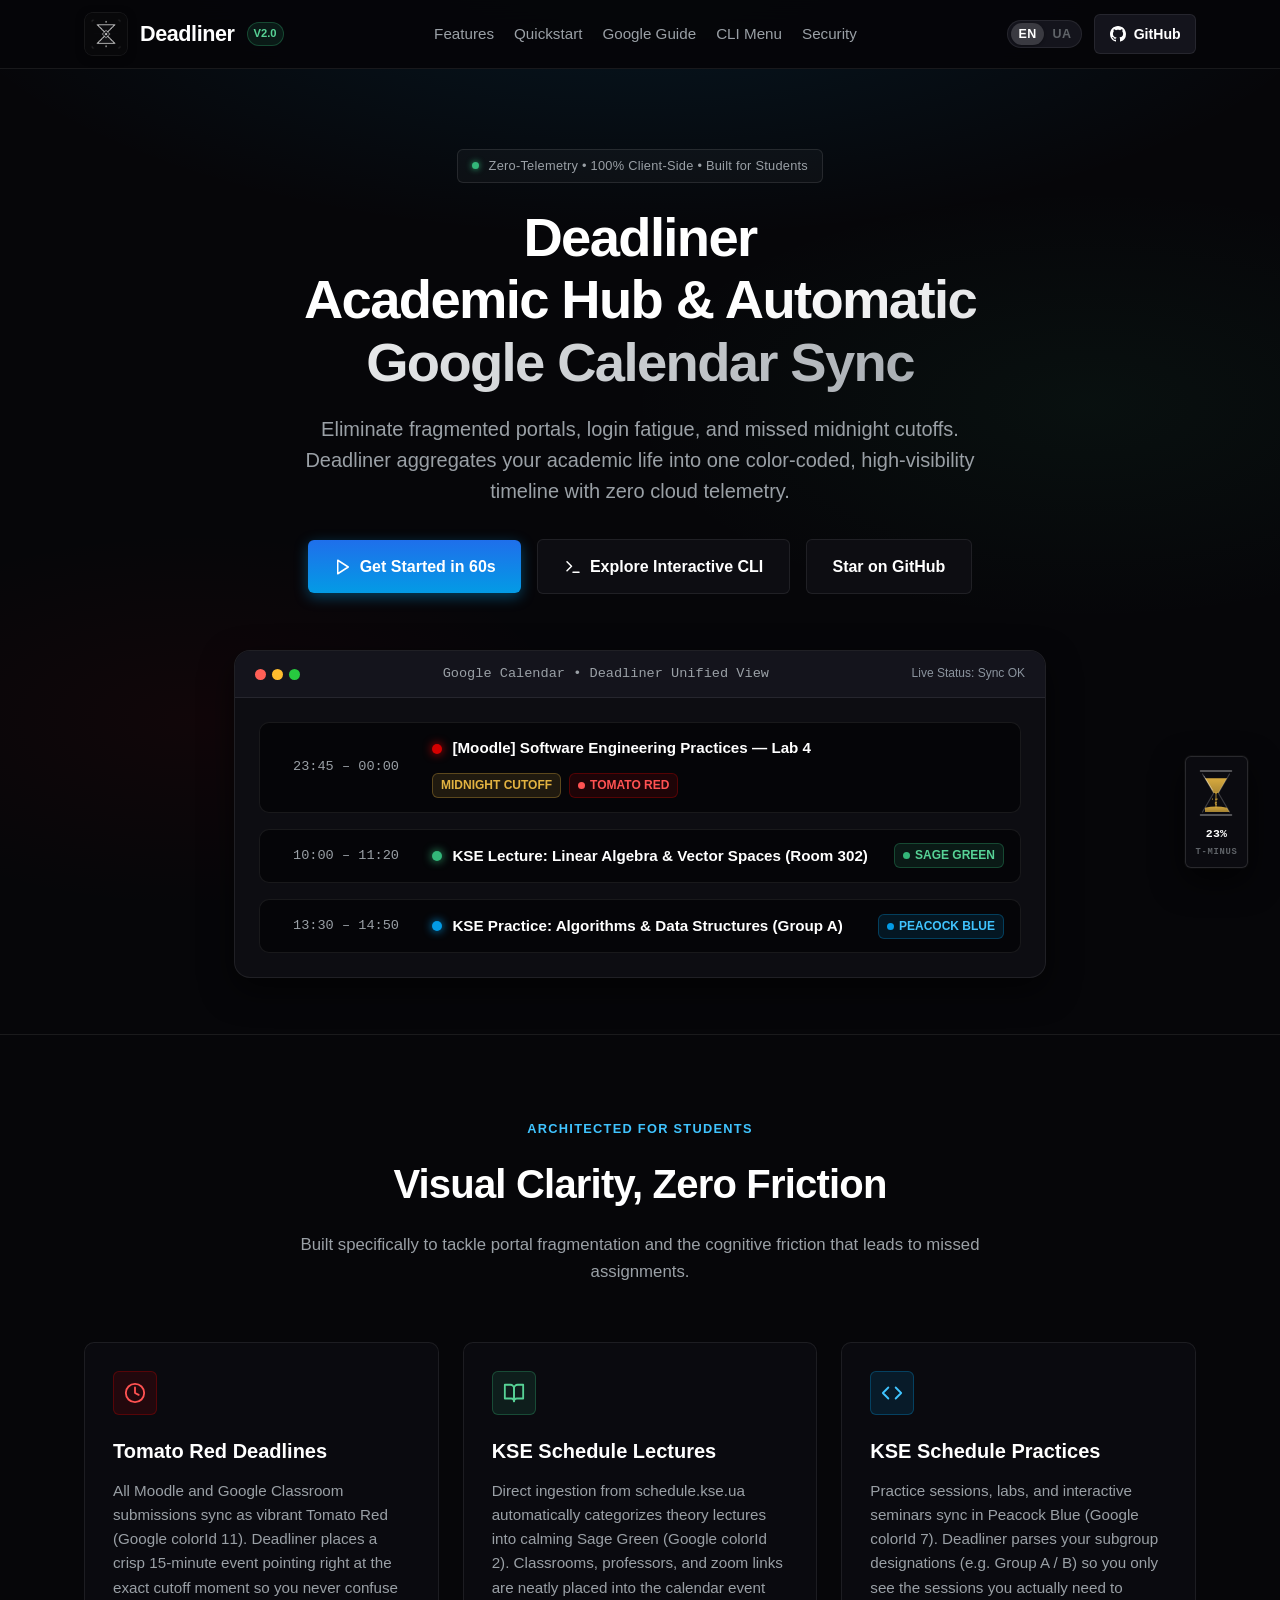
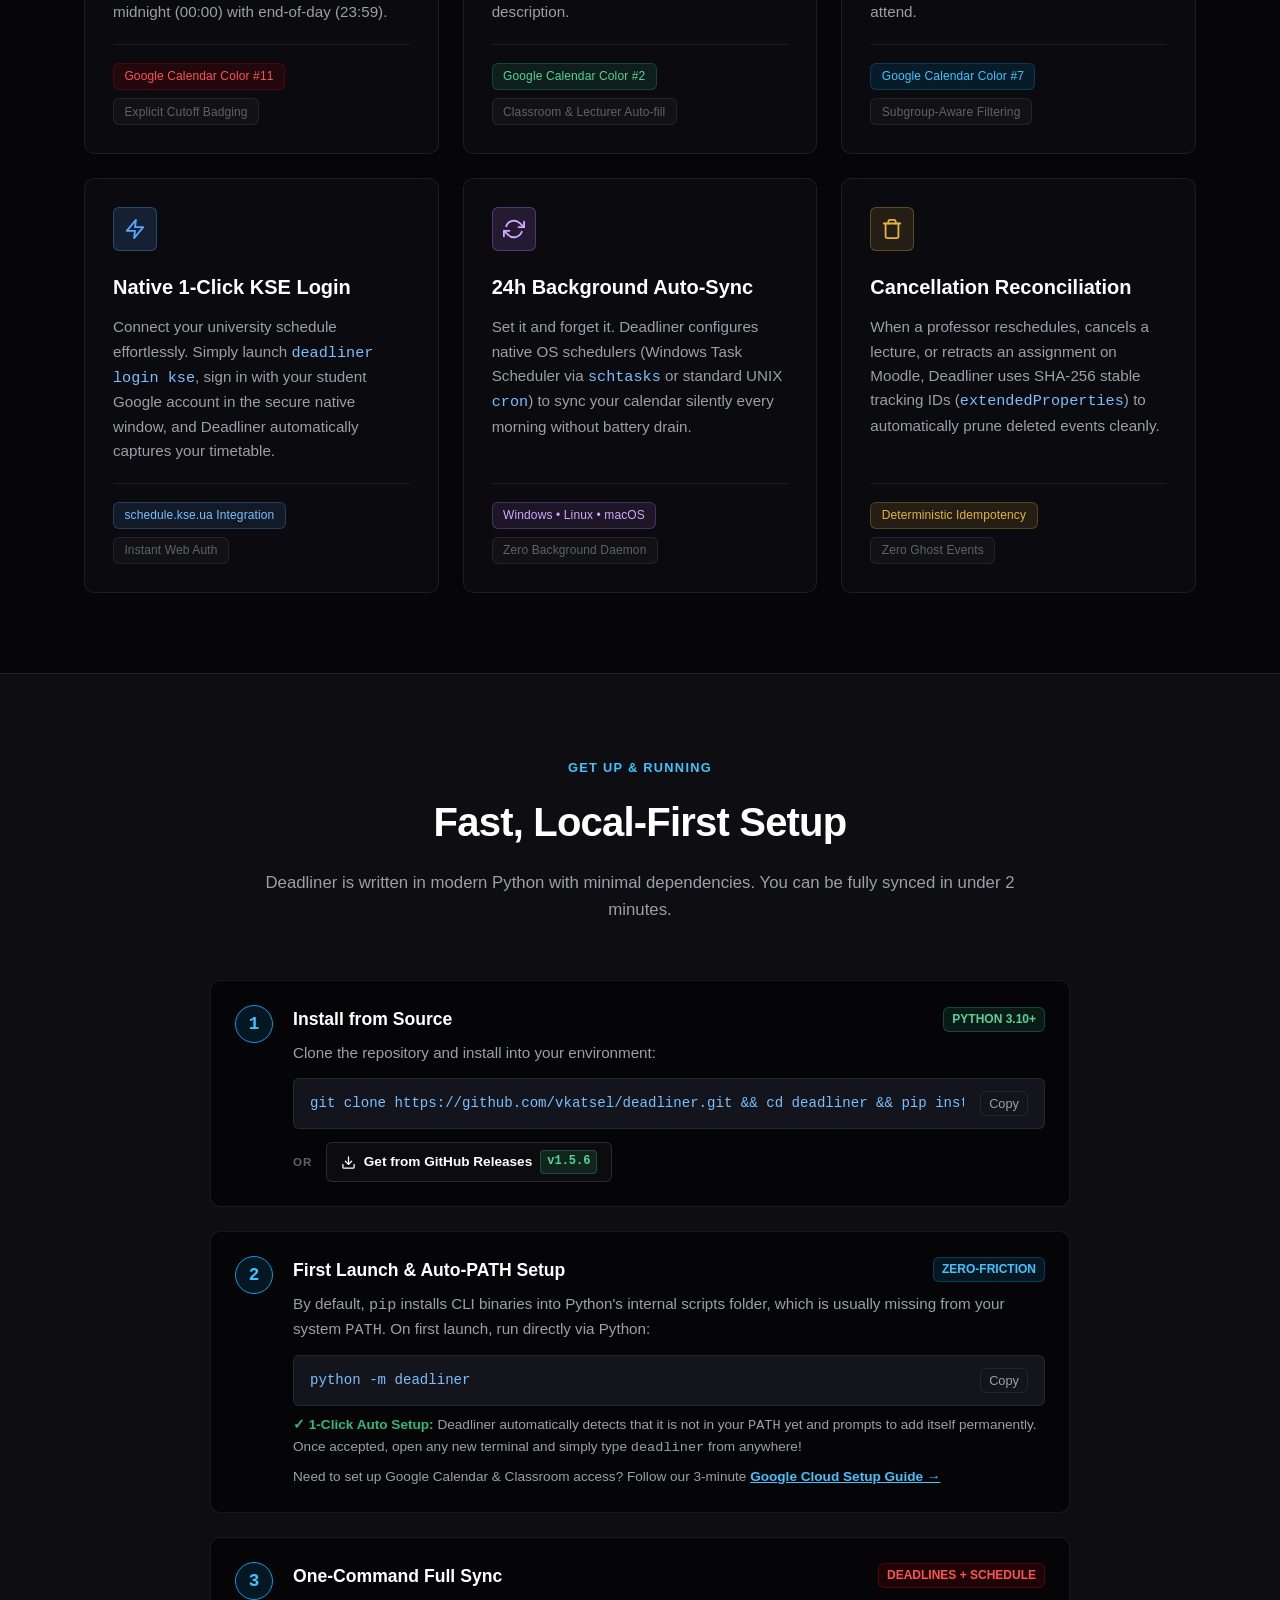
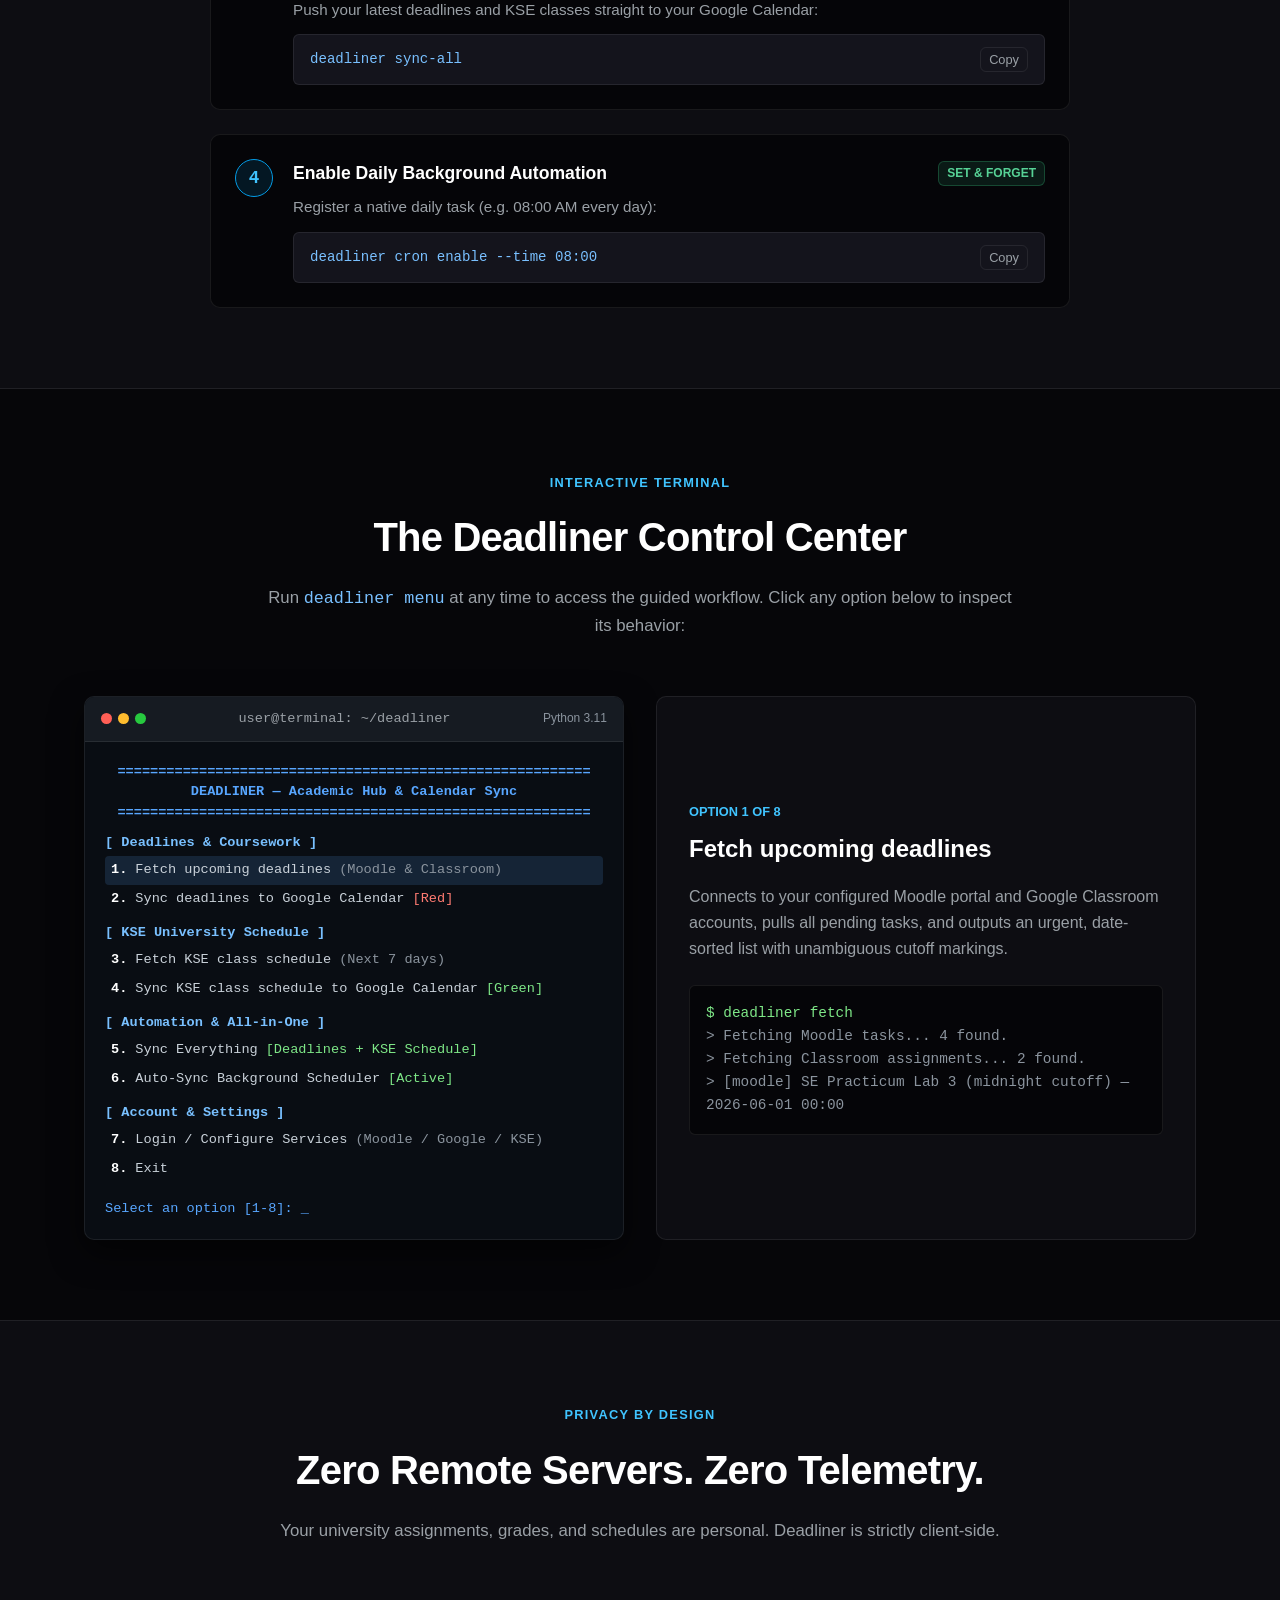
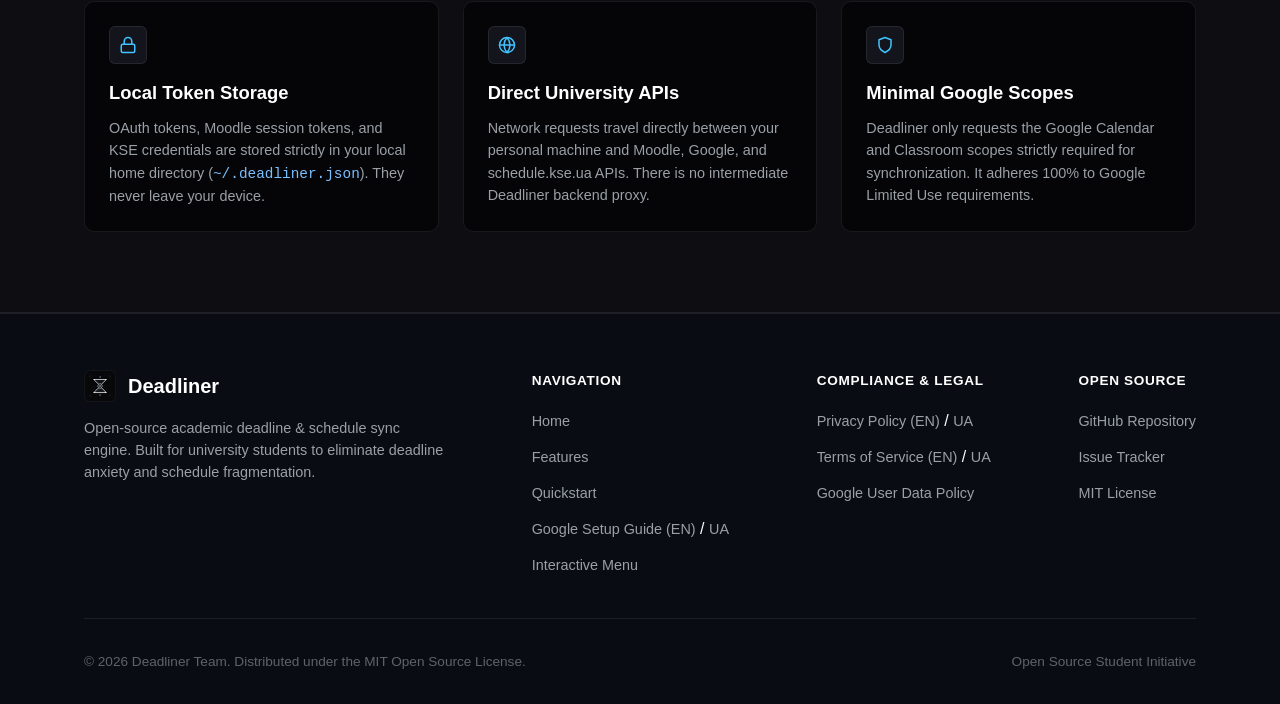
==== commit db1773c8: "feat(web): add kinetic sand & hourglass scroll engine and polish copy" ====
--- a/docs/index.html
+++ b/docs/index.html
@@ -217,11 +217,11 @@
             </div>
             <h3 class="feature-title">Native 1-Click KSE Login</h3>
             <p class="feature-desc">
-              No developer tools hacking or manual JSON copying. Simply launch <code style="color: #79c0ff;">deadliner login kse</code>, log in via the native secure window, and Deadliner automatically captures your session and credentials instantly.
+              Connect your university schedule effortlessly. Simply launch <code style="color: #79c0ff;">deadliner login kse</code>, sign in with your student Google account in the secure native window, and Deadliner automatically captures your timetable.
             </p>
             <div class="feature-meta">
               <span>schedule.kse.ua Integration</span>
-              <span>Zero-Pain Auth</span>
+              <span>Instant Web Auth</span>
             </div>
           </article>
 
@@ -658,5 +658,7 @@
       });
     }
   </script>
+  <!-- Interactive Kinetic Sand & Hourglass Animation Engine -->
+  <script src="assets/sand_timer.js" defer></script>
 </body>
 </html>
--- a/docs/assets/style.css
+++ b/docs/assets/style.css
@@ -510,7 +510,7 @@
 
 .features-grid {
   display: grid;
-  grid-template-columns: repeat(auto-fit, minmax(320px, 1fr));
+  grid-template-columns: repeat(auto-fit, minmax(min(100%, 300px), 1fr));
   gap: 1.5rem;
 }
 
@@ -627,18 +627,68 @@
   color: var(--text-secondary);
   font-size: 0.95rem;
   line-height: 1.6;
-  margin-bottom: 1rem;
+  margin-bottom: 1.25rem;
 }
 
 .feature-meta {
   margin-top: auto;
-  padding-top: 1rem;
-  border-top: 1px solid var(--border-color);
-  font-size: 0.85rem;
+  padding-top: 1.1rem;
+  border-top: 1px solid rgba(255, 255, 255, 0.08);
+  display: flex;
+  flex-wrap: wrap;
+  align-items: center;
+  gap: 0.5rem;
+}
+
+.feature-meta span {
+  display: inline-flex;
+  align-items: center;
+  font-size: 0.75rem;
+  font-weight: 500;
+  line-height: 1.35;
+  padding: 0.28rem 0.65rem;
+  border-radius: var(--radius-sm);
+  background: rgba(255, 255, 255, 0.03);
+  border: 1px solid rgba(255, 255, 255, 0.08);
   color: var(--text-muted);
-  display: flex;
-  align-items: center;
-  justify-content: space-between;
+  letter-spacing: 0.01em;
+}
+
+/* Category Accent Badges in Feature Meta */
+.card-tomato .feature-meta span:first-child {
+  color: var(--color-tomato-light);
+  background: var(--color-tomato-bg);
+  border-color: rgba(213, 0, 0, 0.25);
+}
+
+.card-sage .feature-meta span:first-child {
+  color: var(--color-sage-light);
+  background: var(--color-sage-bg);
+  border-color: rgba(51, 182, 121, 0.25);
+}
+
+.card-peacock .feature-meta span:first-child {
+  color: var(--color-peacock-light);
+  background: var(--color-peacock-bg);
+  border-color: rgba(3, 155, 229, 0.25);
+}
+
+.card-cyan .feature-meta span:first-child {
+  color: #79c0ff;
+  background: rgba(88, 166, 255, 0.1);
+  border-color: rgba(88, 166, 255, 0.25);
+}
+
+.card-purple .feature-meta span:first-child {
+  color: #d2a8ff;
+  background: rgba(187, 128, 255, 0.1);
+  border-color: rgba(187, 128, 255, 0.25);
+}
+
+.card-amber .feature-meta span:first-child {
+  color: var(--color-warning);
+  background: var(--color-warning-bg);
+  border-color: rgba(227, 179, 65, 0.25);
 }
 
 /* Quickstart Section */
@@ -1230,6 +1280,12 @@
 }
 
 @media (max-width: 520px) {
+  .features-grid {
+    grid-template-columns: 1fr;
+  }
+  .feature-card {
+    padding: 1.25rem;
+  }
   .btn-github span {
     display: none;
   }
@@ -1246,3 +1302,134 @@
     min-height: 60px;
   }
 }
+
+/* ==========================================================================
+   Hourglass & Kinetic Sand Particle Engine Styles
+   ========================================================================== */
+
+.ambient-sand-canvas {
+  position: fixed;
+  top: 0;
+  left: 0;
+  width: 100vw;
+  height: 100vh;
+  pointer-events: none;
+  z-index: 1;
+  opacity: 0.85;
+}
+
+.hourglass-hud {
+  position: fixed;
+  bottom: 2rem;
+  right: 2rem;
+  z-index: 90;
+  display: flex;
+  flex-direction: column;
+  align-items: center;
+  gap: 0.35rem;
+  padding: 0.65rem 0.6rem 0.5rem;
+  background: rgba(13, 13, 18, 0.85);
+  border: 1px solid rgba(255, 255, 255, 0.12);
+  border-radius: var(--radius-sm);
+  backdrop-filter: blur(16px);
+  box-shadow: 0 12px 32px rgba(0, 0, 0, 0.7), 0 0 0 1px rgba(255, 255, 255, 0.04);
+  cursor: pointer;
+  transition: transform 0.25s cubic-bezier(0.16, 1, 0.3, 1), border-color 0.25s, box-shadow 0.25s;
+  user-select: none;
+  outline: none;
+}
+
+.hourglass-hud:hover,
+.hourglass-hud:focus-visible {
+  border-color: rgba(227, 179, 65, 0.4);
+  box-shadow: 0 16px 36px rgba(0, 0, 0, 0.8), 0 0 16px rgba(227, 179, 65, 0.2);
+  transform: translateY(-2px);
+}
+
+.hourglass-hud.deadline-urgent {
+  border-color: rgba(255, 82, 82, 0.5);
+  box-shadow: 0 16px 36px rgba(0, 0, 0, 0.8), 0 0 20px rgba(255, 82, 82, 0.3);
+}
+
+.hourglass-canvas-wrap {
+  display: flex;
+  align-items: center;
+  justify-content: center;
+  transition: transform 0.6s cubic-bezier(0.34, 1.56, 0.64, 1);
+  transform-origin: center center;
+}
+
+.hourglass-hud.flipping .hourglass-canvas-wrap {
+  transform: rotate(180deg) scale(1.08);
+}
+
+.hourglass-telemetry {
+  display: flex;
+  flex-direction: column;
+  align-items: center;
+  gap: 0.1rem;
+}
+
+.hud-pct {
+  font-family: var(--font-mono);
+  font-size: 0.72rem;
+  font-weight: 700;
+  letter-spacing: 0.02em;
+  color: var(--text-primary);
+  transition: color 0.25s;
+}
+
+.hourglass-hud.deadline-urgent .hud-pct {
+  color: #ff5252;
+  animation: pulse-urgent 1.2s infinite;
+}
+
+.hud-sub {
+  font-family: var(--font-mono);
+  font-size: 0.55rem;
+  font-weight: 600;
+  text-transform: uppercase;
+  letter-spacing: 0.08em;
+  color: var(--text-muted);
+}
+
+.hud-tooltip-card {
+  position: absolute;
+  right: calc(100% + 0.75rem);
+  top: 50%;
+  transform: translateY(-50%) translateX(6px);
+  background: rgba(13, 13, 18, 0.95);
+  border: 1px solid rgba(255, 255, 255, 0.14);
+  border-radius: var(--radius-sm);
+  padding: 0.35rem 0.65rem;
+  font-size: 0.72rem;
+  font-weight: 500;
+  white-space: nowrap;
+  color: var(--text-secondary);
+  pointer-events: none;
+  opacity: 0;
+  transition: opacity 0.2s, transform 0.2s;
+  box-shadow: 0 8px 24px rgba(0, 0, 0, 0.6);
+}
+
+.hourglass-hud:hover .hud-tooltip-card,
+.hourglass-hud:focus-visible .hud-tooltip-card {
+  opacity: 1;
+  transform: translateY(-50%) translateX(0);
+}
+
+@keyframes pulse-urgent {
+  0%, 100% { opacity: 1; }
+  50% { opacity: 0.6; }
+}
+
+@media (max-width: 600px) {
+  .hourglass-hud {
+    bottom: 1.25rem;
+    right: 1.25rem;
+    padding: 0.5rem 0.45rem 0.4rem;
+  }
+  .hud-tooltip-card {
+    display: none;
+  }
+}
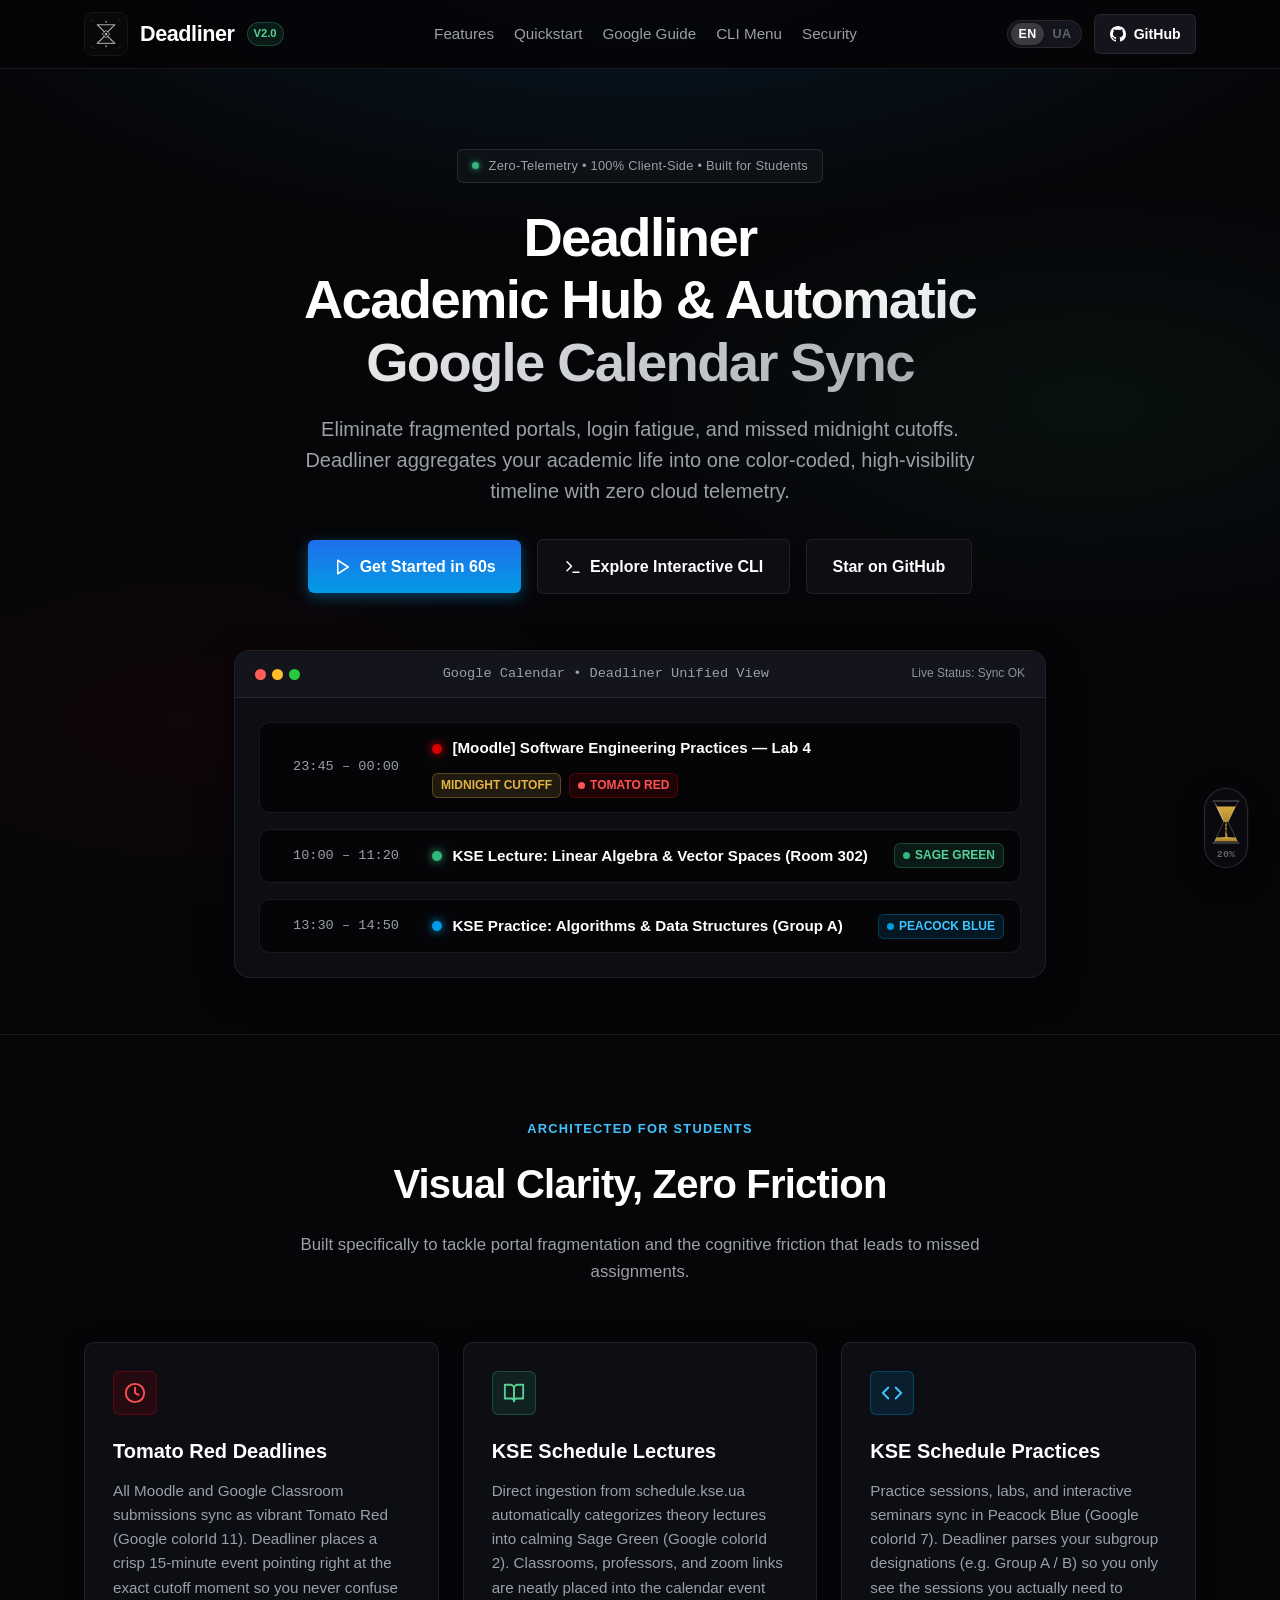
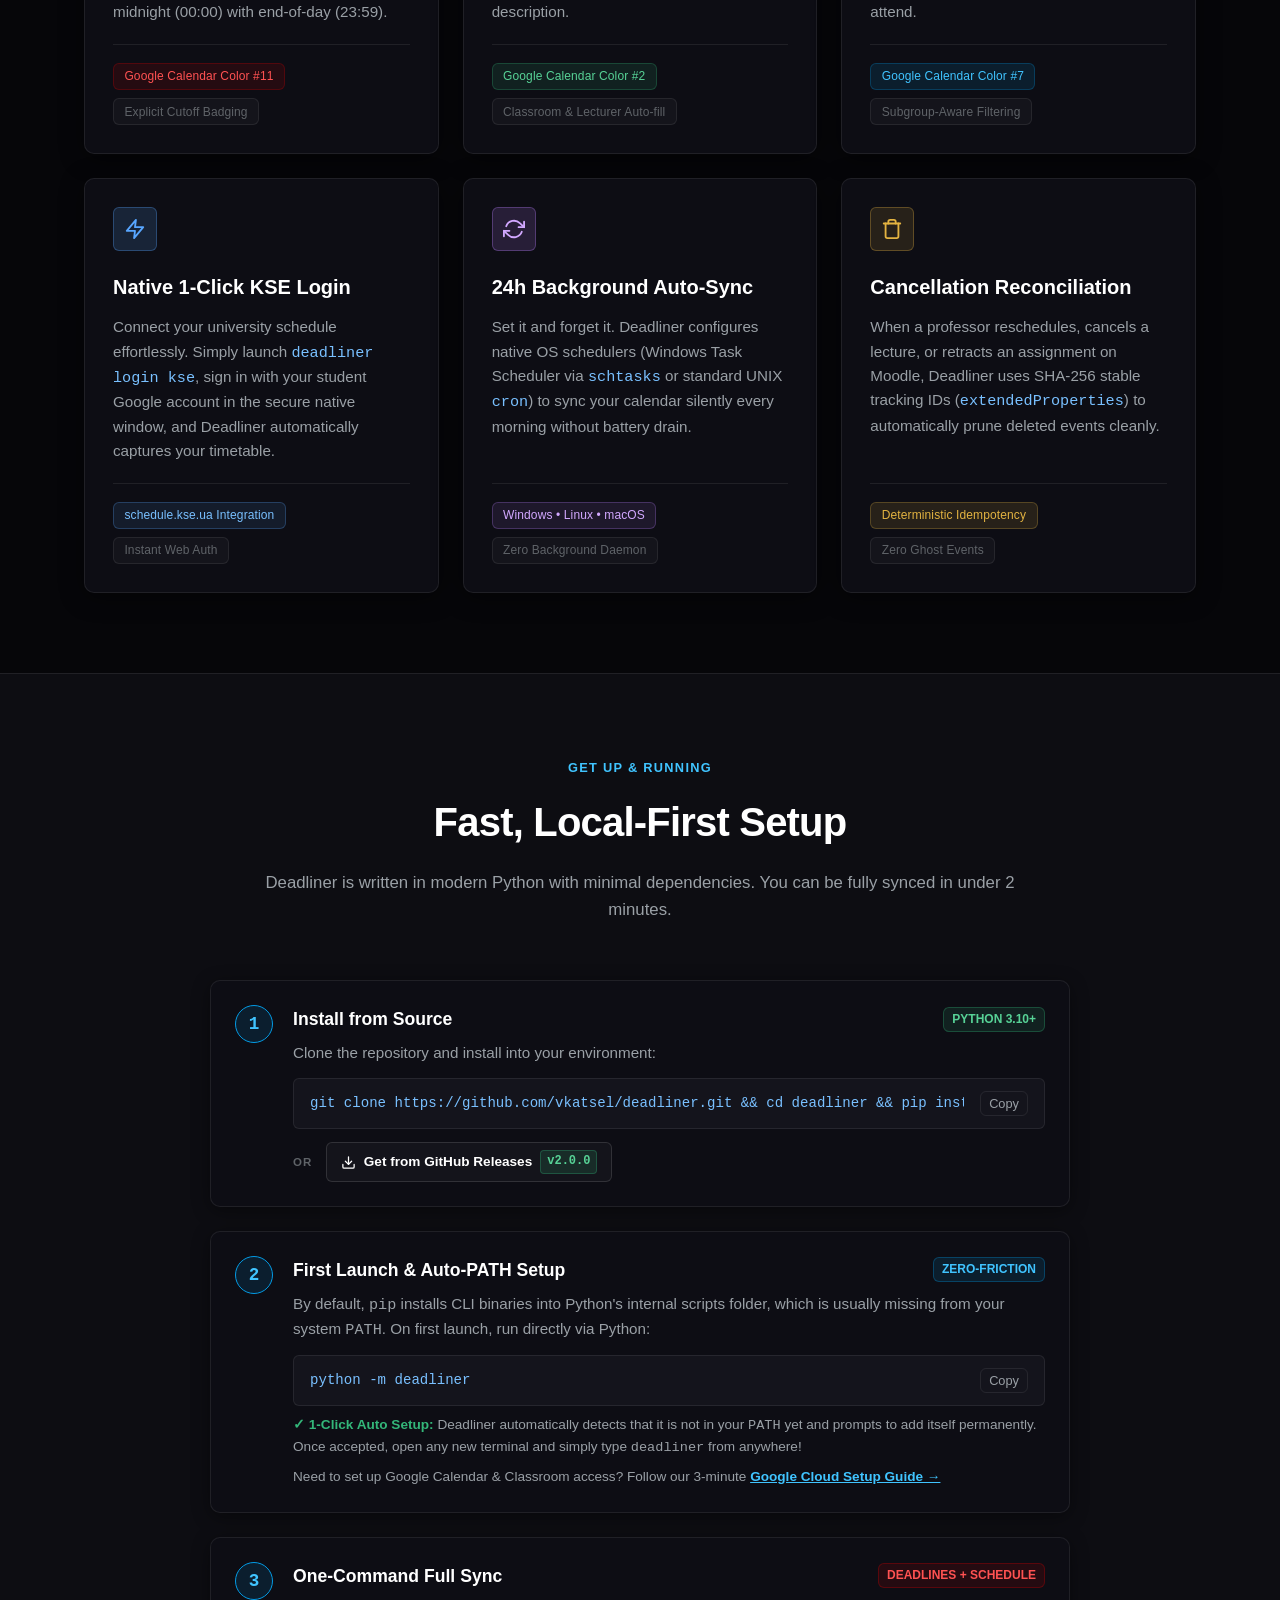
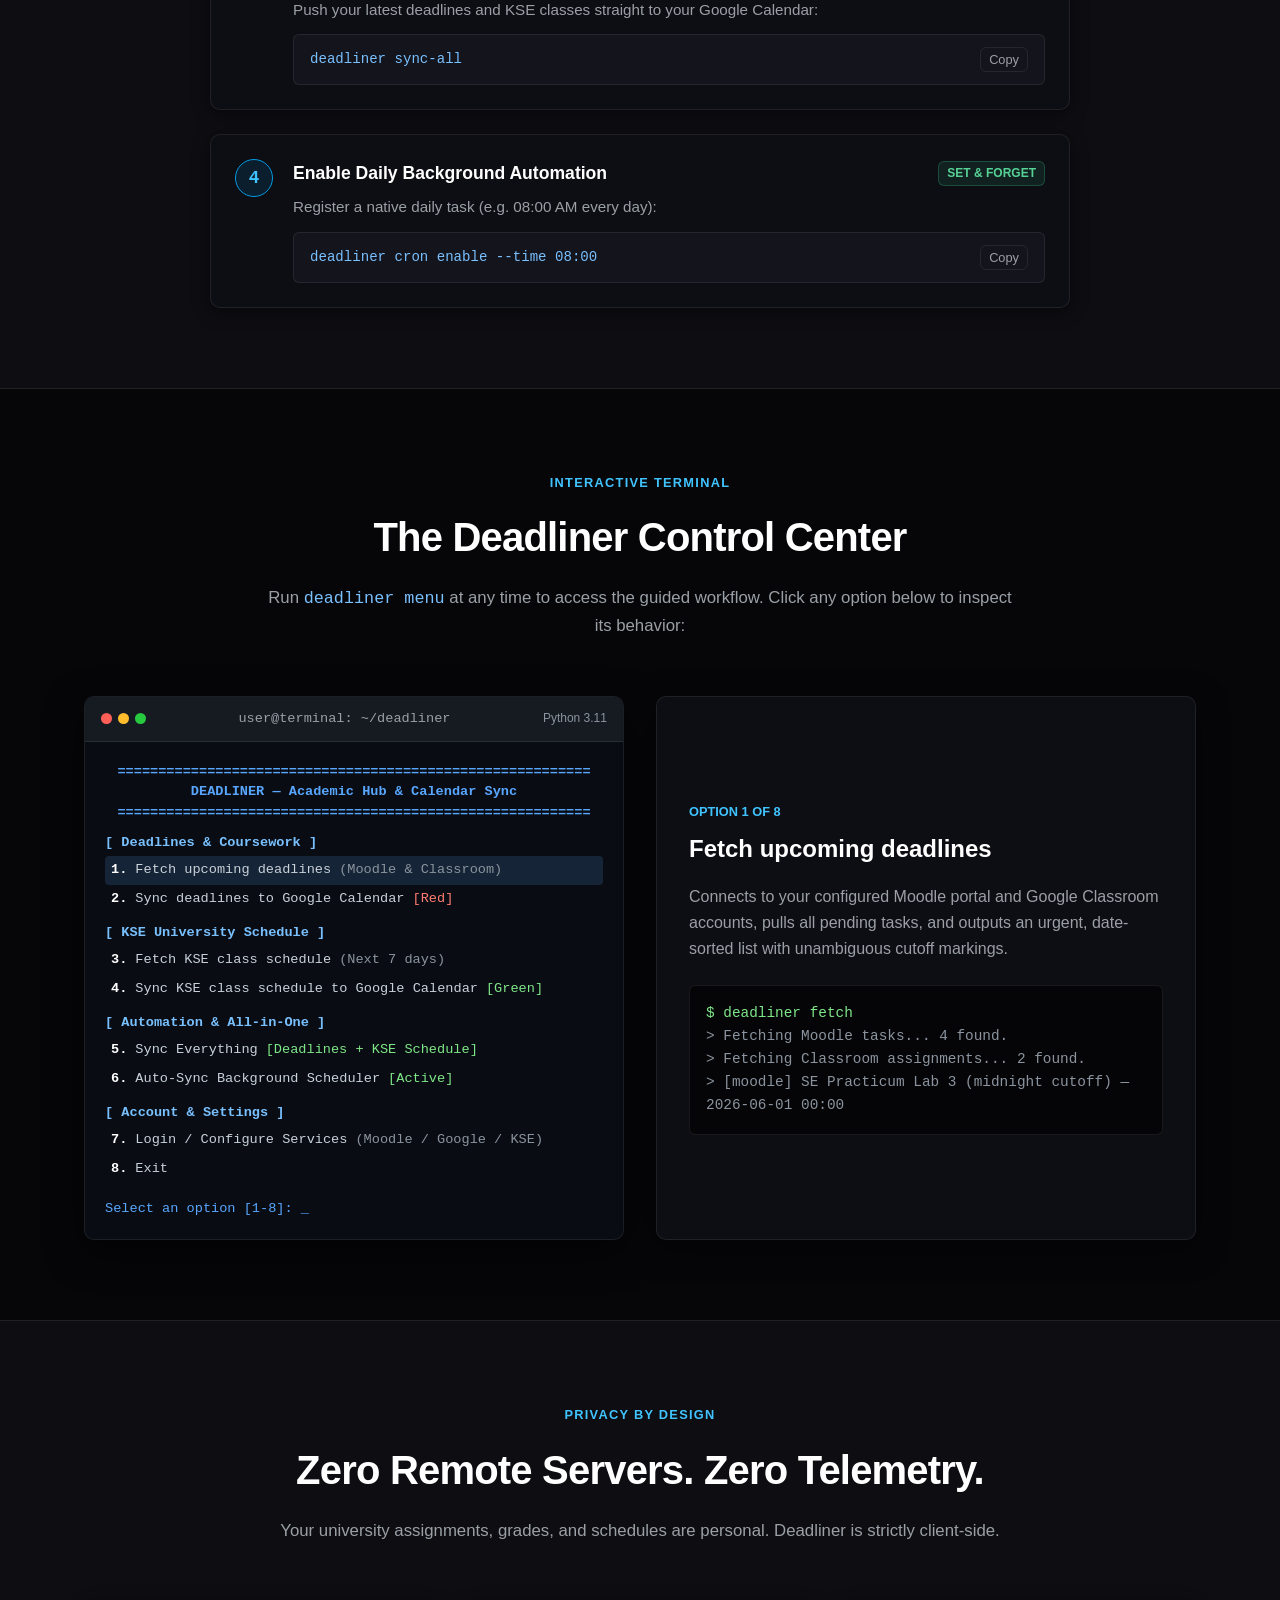
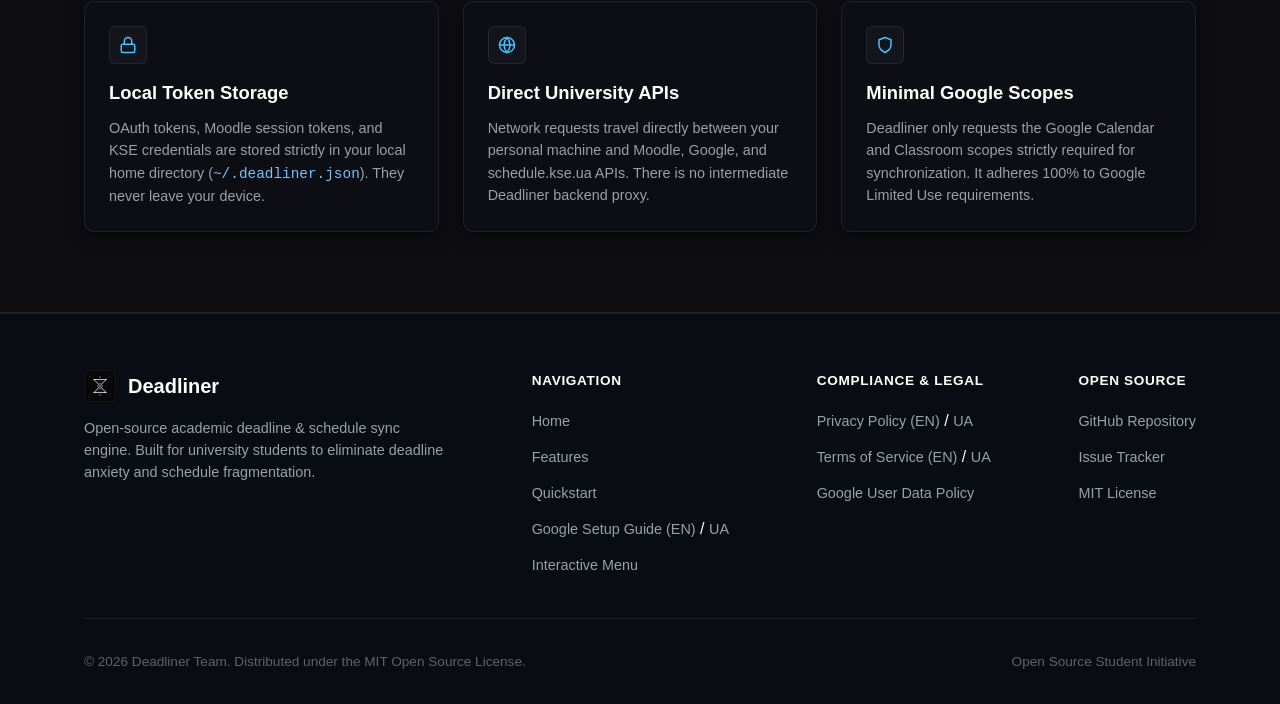
==== commit 2b401f6a: "chore(release): bump version to 2.0.0 in pyproject.toml and docs" ====
--- a/docs/index.html
+++ b/docs/index.html
@@ -295,7 +295,7 @@
                 <a href="https://github.com/vkatsel/deadliner/releases/latest" class="btn-release" target="_blank" rel="noopener noreferrer">
                   <svg width="15" height="15" viewBox="0 0 24 24" fill="none" stroke="currentColor" stroke-width="2" stroke-linecap="round" stroke-linejoin="round"><path d="M21 15v4a2 2 0 0 1-2 2H5a2 2 0 0 1-2-2v-4"></path><polyline points="7 10 12 15 17 10"></polyline><line x1="12" y1="15" x2="12" y2="3"></line></svg>
                   <span>Get from GitHub Releases</span>
-                  <span class="release-tag-badge">v1.5.6</span>
+                  <span class="release-tag-badge">v2.0.0</span>
                 </a>
               </div>
             </div>
--- a/docs/assets/style.css
+++ b/docs/assets/style.css
@@ -333,13 +333,15 @@
 
 /* Hero Live Preview Card */
 .hero-preview {
-  background: var(--bg-secondary);
+  background: #0d0d14;
   border: 1px solid var(--border-color);
   border-radius: var(--radius-lg);
-  box-shadow: var(--shadow);
+  box-shadow: 0 12px 36px rgba(0, 0, 0, 0.6);
   overflow: hidden;
   max-width: 900px;
   margin: 0 auto;
+  position: relative;
+  z-index: 2;
 }
 
 .preview-topbar {
@@ -515,15 +517,16 @@
 }
 
 .feature-card {
-  background: rgba(13, 13, 18, 0.75);
+  background: #0d0d14;
   border: 1px solid rgba(255, 255, 255, 0.08);
   border-radius: var(--radius-md);
   padding: 1.75rem;
   position: relative;
+  z-index: 2;
   transition: var(--transition);
   display: flex;
   flex-direction: column;
-  backdrop-filter: blur(12px);
+  box-shadow: 0 4px 24px rgba(0, 0, 0, 0.45);
 }
 
 .feature-card:hover {
@@ -711,10 +714,13 @@
   display: flex;
   gap: 1.25rem;
   align-items: flex-start;
-  background: var(--bg-primary);
+  background: #0d0d14;
   border: 1px solid var(--border-color);
   border-radius: var(--radius-md);
   padding: 1.5rem;
+  position: relative;
+  z-index: 2;
+  box-shadow: 0 4px 18px rgba(0, 0, 0, 0.4);
   transition: var(--transition);
 }
 
@@ -872,9 +878,11 @@
   border: 1px solid var(--border-color);
   border-radius: var(--radius-md);
   overflow: hidden;
-  box-shadow: var(--shadow);
+  box-shadow: 0 12px 36px rgba(0, 0, 0, 0.6);
   display: flex;
   flex-direction: column;
+  position: relative;
+  z-index: 2;
 }
 
 .terminal-header {
@@ -945,13 +953,16 @@
 }
 
 .menu-inspector {
-  background: var(--bg-secondary);
+  background: #0d0d14;
   border: 1px solid var(--border-color);
   border-radius: var(--radius-md);
   padding: 2rem;
   display: flex;
   flex-direction: column;
   justify-content: center;
+  position: relative;
+  z-index: 2;
+  box-shadow: 0 8px 30px rgba(0, 0, 0, 0.5);
 }
 
 .inspector-tag {
@@ -1001,10 +1012,13 @@
 }
 
 .security-card {
-  background: var(--bg-primary);
+  background: #0d0d14;
   border: 1px solid var(--border-color);
   border-radius: var(--radius-md);
   padding: 1.5rem;
+  position: relative;
+  z-index: 2;
+  box-shadow: 0 4px 18px rgba(0, 0, 0, 0.4);
 }
 
 .security-card h3 {
@@ -1326,13 +1340,16 @@
   display: flex;
   flex-direction: column;
   align-items: center;
-  gap: 0.35rem;
-  padding: 0.65rem 0.6rem 0.5rem;
-  background: rgba(13, 13, 18, 0.85);
+  justify-content: center;
+  gap: 0.2rem;
+  width: 44px;
+  height: 80px;
+  padding: 0.4rem 0.35rem 0.35rem;
+  background: rgba(11, 11, 17, 0.82);
   border: 1px solid rgba(255, 255, 255, 0.12);
-  border-radius: var(--radius-sm);
-  backdrop-filter: blur(16px);
-  box-shadow: 0 12px 32px rgba(0, 0, 0, 0.7), 0 0 0 1px rgba(255, 255, 255, 0.04);
+  border-radius: 999px;
+  backdrop-filter: blur(20px);
+  box-shadow: 0 10px 28px rgba(0, 0, 0, 0.65), 0 0 0 1px rgba(255, 255, 255, 0.04);
   cursor: pointer;
   transition: transform 0.25s cubic-bezier(0.16, 1, 0.3, 1), border-color 0.25s, box-shadow 0.25s;
   user-select: none;
@@ -1341,14 +1358,13 @@
 
 .hourglass-hud:hover,
 .hourglass-hud:focus-visible {
-  border-color: rgba(227, 179, 65, 0.4);
-  box-shadow: 0 16px 36px rgba(0, 0, 0, 0.8), 0 0 16px rgba(227, 179, 65, 0.2);
-  transform: translateY(-2px);
+  border-color: rgba(227, 179, 65, 0.45);
+  box-shadow: 0 14px 36px rgba(0, 0, 0, 0.75), 0 0 16px rgba(227, 179, 65, 0.25);
 }
 
 .hourglass-hud.deadline-urgent {
-  border-color: rgba(255, 82, 82, 0.5);
-  box-shadow: 0 16px 36px rgba(0, 0, 0, 0.8), 0 0 20px rgba(255, 82, 82, 0.3);
+  border-color: rgba(255, 82, 82, 0.55);
+  box-shadow: 0 14px 36px rgba(0, 0, 0, 0.8), 0 0 20px rgba(255, 82, 82, 0.35);
 }
 
 .hourglass-canvas-wrap {
@@ -1363,19 +1379,13 @@
   transform: rotate(180deg) scale(1.08);
 }
 
-.hourglass-telemetry {
-  display: flex;
-  flex-direction: column;
-  align-items: center;
-  gap: 0.1rem;
-}
-
 .hud-pct {
   font-family: var(--font-mono);
-  font-size: 0.72rem;
+  font-size: 0.62rem;
   font-weight: 700;
+  line-height: 1;
   letter-spacing: 0.02em;
-  color: var(--text-primary);
+  color: var(--text-muted);
   transition: color 0.25s;
 }
 
@@ -1384,21 +1394,12 @@
   animation: pulse-urgent 1.2s infinite;
 }
 
-.hud-sub {
-  font-family: var(--font-mono);
-  font-size: 0.55rem;
-  font-weight: 600;
-  text-transform: uppercase;
-  letter-spacing: 0.08em;
-  color: var(--text-muted);
-}
-
 .hud-tooltip-card {
   position: absolute;
-  right: calc(100% + 0.75rem);
+  right: calc(100% + 0.85rem);
   top: 50%;
   transform: translateY(-50%) translateX(6px);
-  background: rgba(13, 13, 18, 0.95);
+  background: rgba(11, 11, 17, 0.95);
   border: 1px solid rgba(255, 255, 255, 0.14);
   border-radius: var(--radius-sm);
   padding: 0.35rem 0.65rem;
@@ -1427,7 +1428,8 @@
   .hourglass-hud {
     bottom: 1.25rem;
     right: 1.25rem;
-    padding: 0.5rem 0.45rem 0.4rem;
+    width: 38px;
+    height: 72px;
   }
   .hud-tooltip-card {
     display: none;
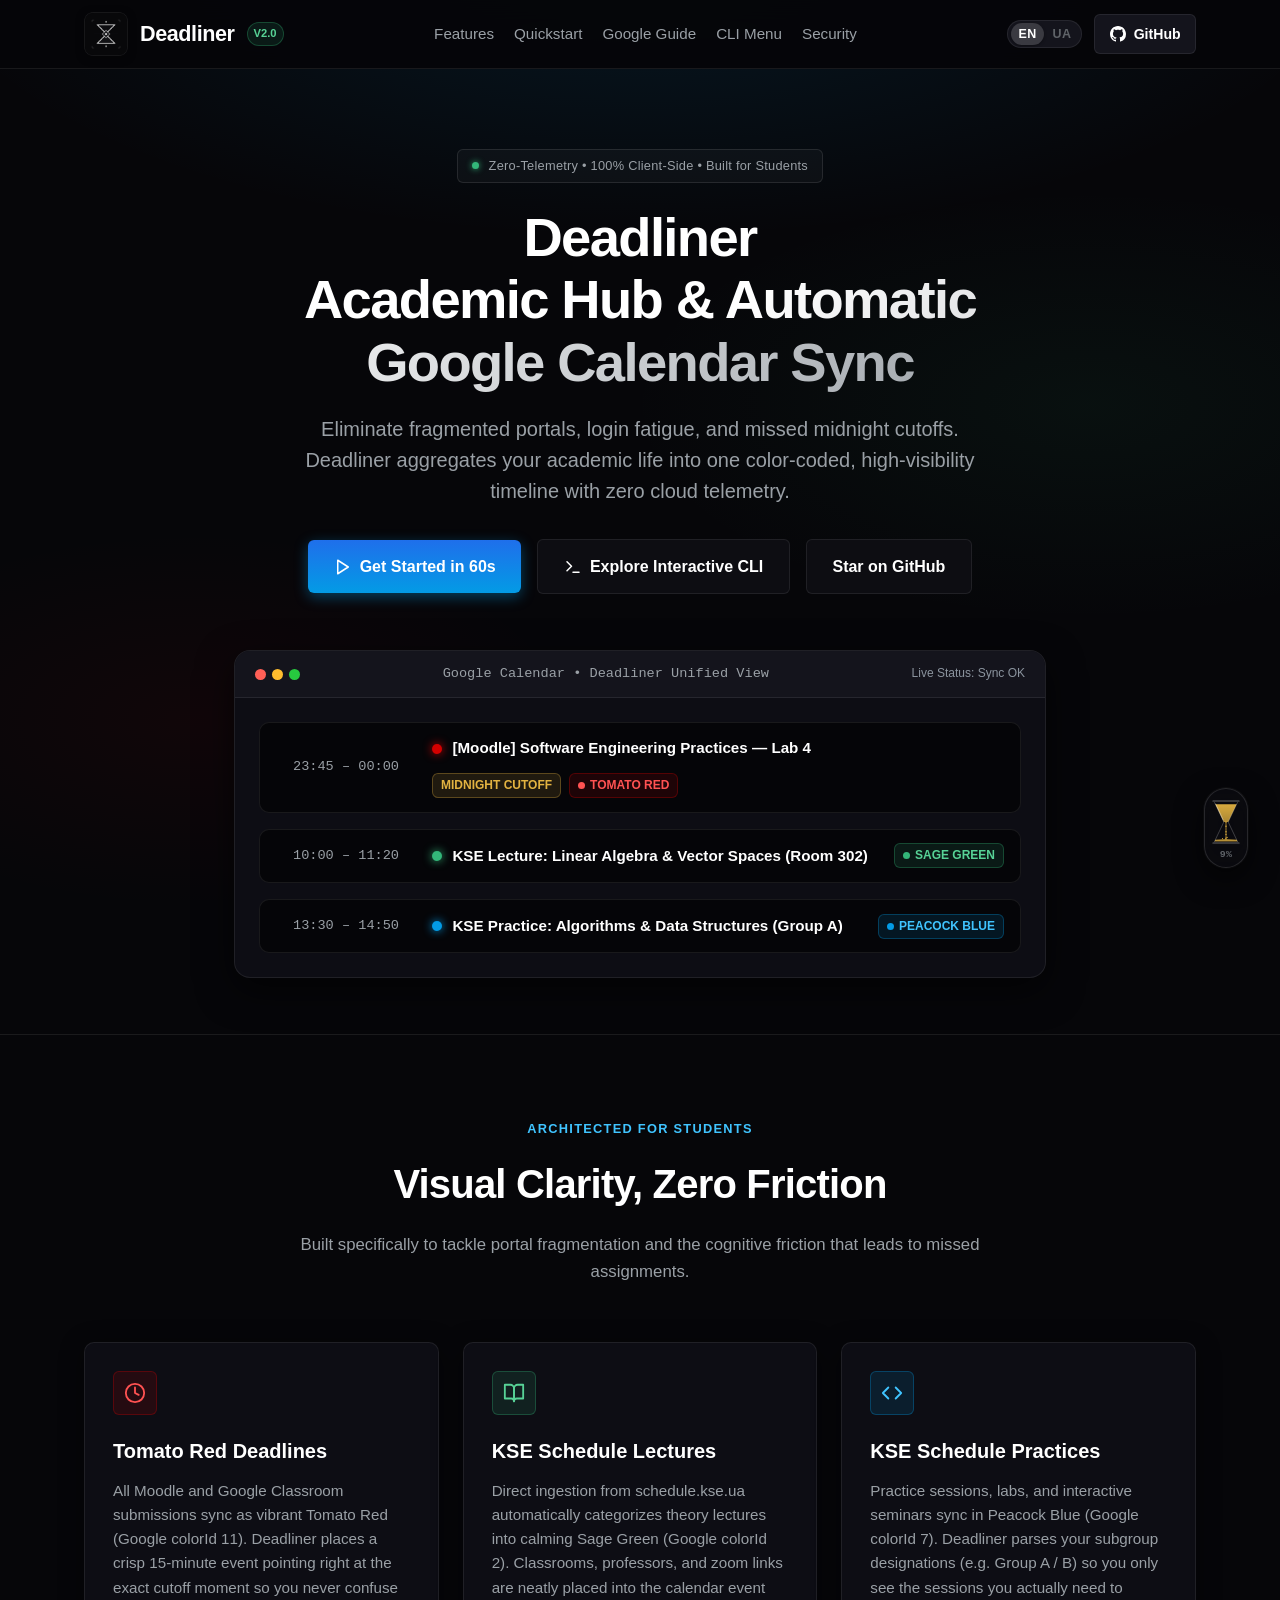
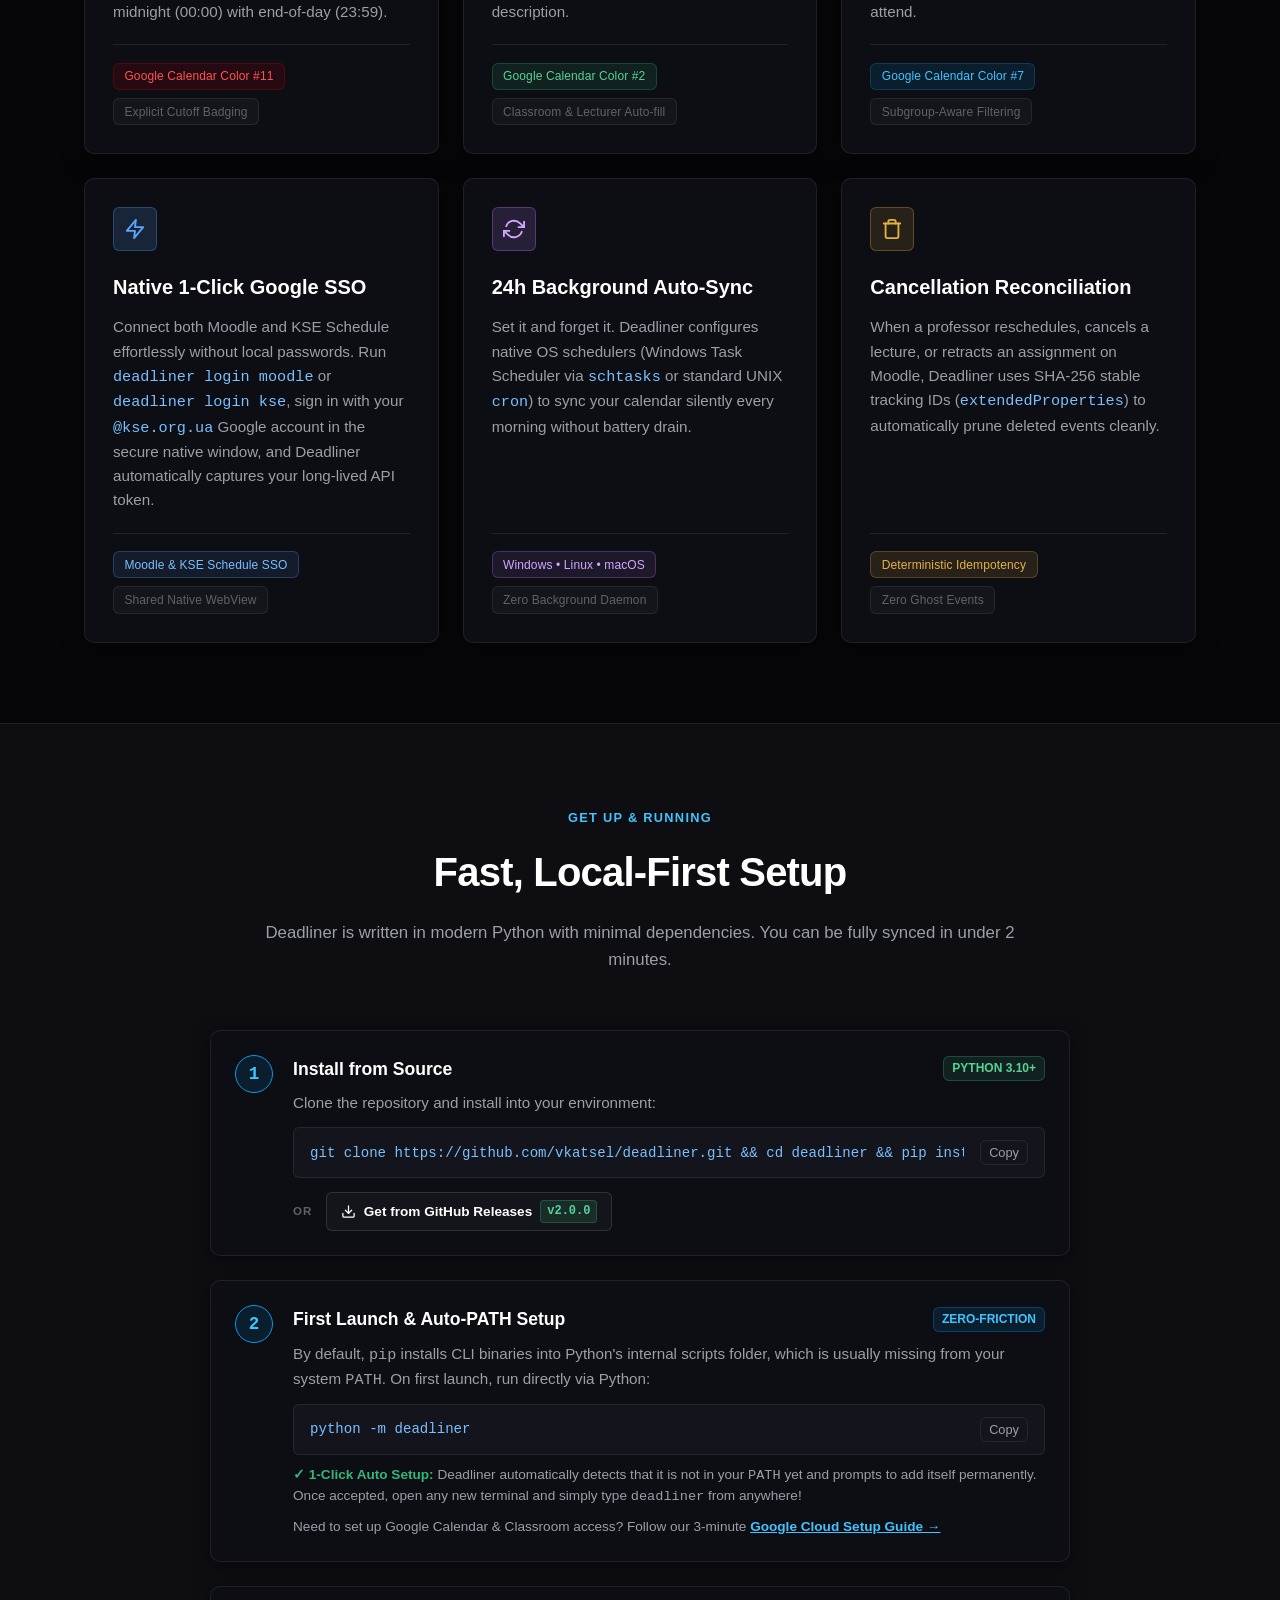
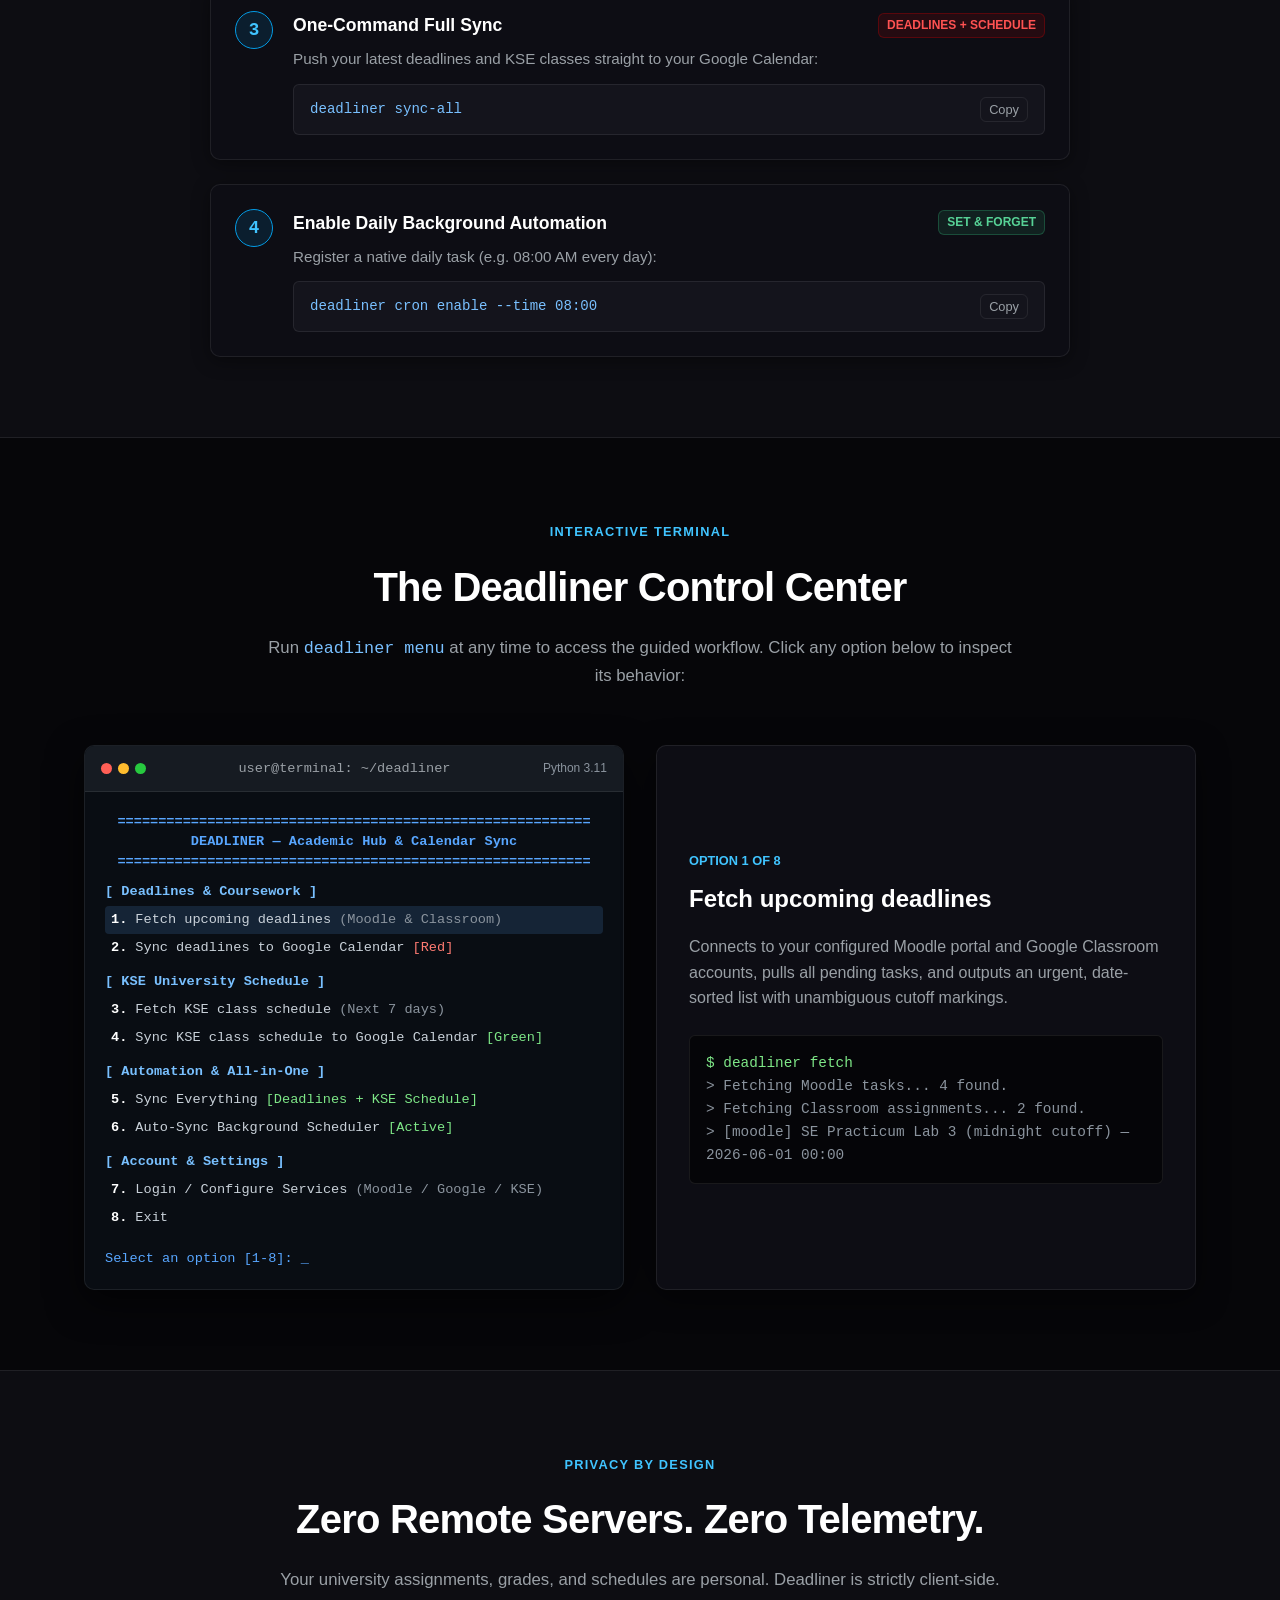
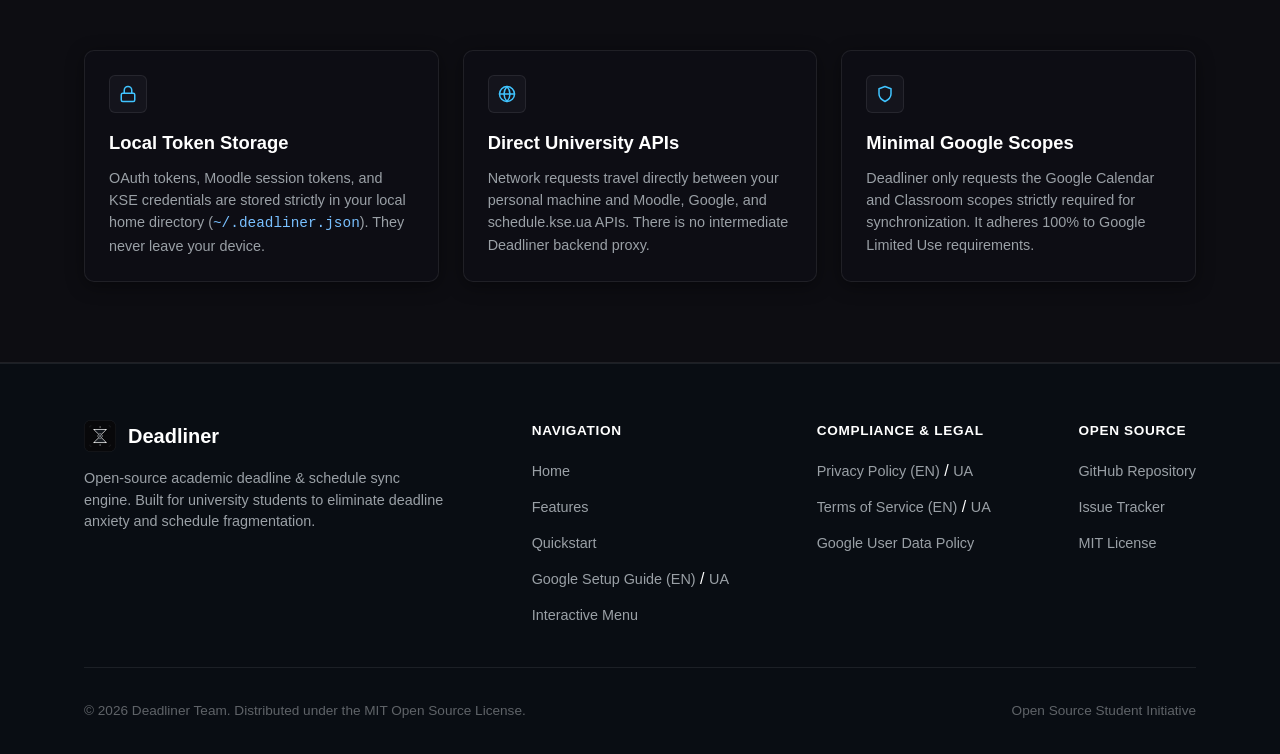
==== commit eb694dc3: "feat(auth): add native PyWebView Google SSO login for Moodle" ====
--- a/docs/index.html
+++ b/docs/index.html
@@ -208,20 +208,20 @@
             </div>
           </article>
 
-          <!-- Feature 4: Native 1-Click KSE Login -->
+          <!-- Feature 4: Native 1-Click Google SSO Login -->
           <article class="feature-card card-cyan">
             <div class="feature-icon-wrap">
               <svg viewBox="0 0 24 24" fill="none" stroke="currentColor" stroke-width="2" stroke-linecap="round" stroke-linejoin="round">
                 <polygon points="13 2 3 14 12 14 11 22 21 10 12 10 13 2"></polygon>
               </svg>
             </div>
-            <h3 class="feature-title">Native 1-Click KSE Login</h3>
+            <h3 class="feature-title">Native 1-Click Google SSO</h3>
             <p class="feature-desc">
-              Connect your university schedule effortlessly. Simply launch <code style="color: #79c0ff;">deadliner login kse</code>, sign in with your student Google account in the secure native window, and Deadliner automatically captures your timetable.
+              Connect both Moodle and KSE Schedule effortlessly without local passwords. Run <code style="color: #79c0ff;">deadliner login moodle</code> or <code style="color: #79c0ff;">deadliner login kse</code>, sign in with your <code style="color: #79c0ff;">@kse.org.ua</code> Google account in the secure native window, and Deadliner automatically captures your long-lived API token.
             </p>
             <div class="feature-meta">
-              <span>schedule.kse.ua Integration</span>
-              <span>Instant Web Auth</span>
+              <span>Moodle &amp; KSE Schedule SSO</span>
+              <span>Shared Native WebView</span>
             </div>
           </article>
 
@@ -603,8 +603,8 @@
       "7": {
         badge: "OPTION 7 OF 8",
         title: "Login / Configure Services",
-        desc: "Manage authentication tokens with native secure window capture for schedule.kse.ua, browser OAuth flow for Google Calendar and Classroom, and Moodle credentials.",
-        cmd: "$ deadliner login kse\n> Native secure window opened to schedule.kse.ua\n> Google SSO completed in native window\n> Credentials detected! Saved to ~/.deadliner.json."
+        desc: "Manage authentication tokens with native Google SSO WebView login for Moodle (teaching.kse.org.ua) and KSE Schedule (schedule.kse.ua), plus browser OAuth for Google Calendar and Classroom.",
+        cmd: "$ deadliner login moodle\n> Native secure window opened to teaching.kse.org.ua\n> Google SSO completed in native window\n> Moodle token verified! Saved to ~/.deadliner.json."
       },
       "8": {
         badge: "OPTION 8 OF 8",
